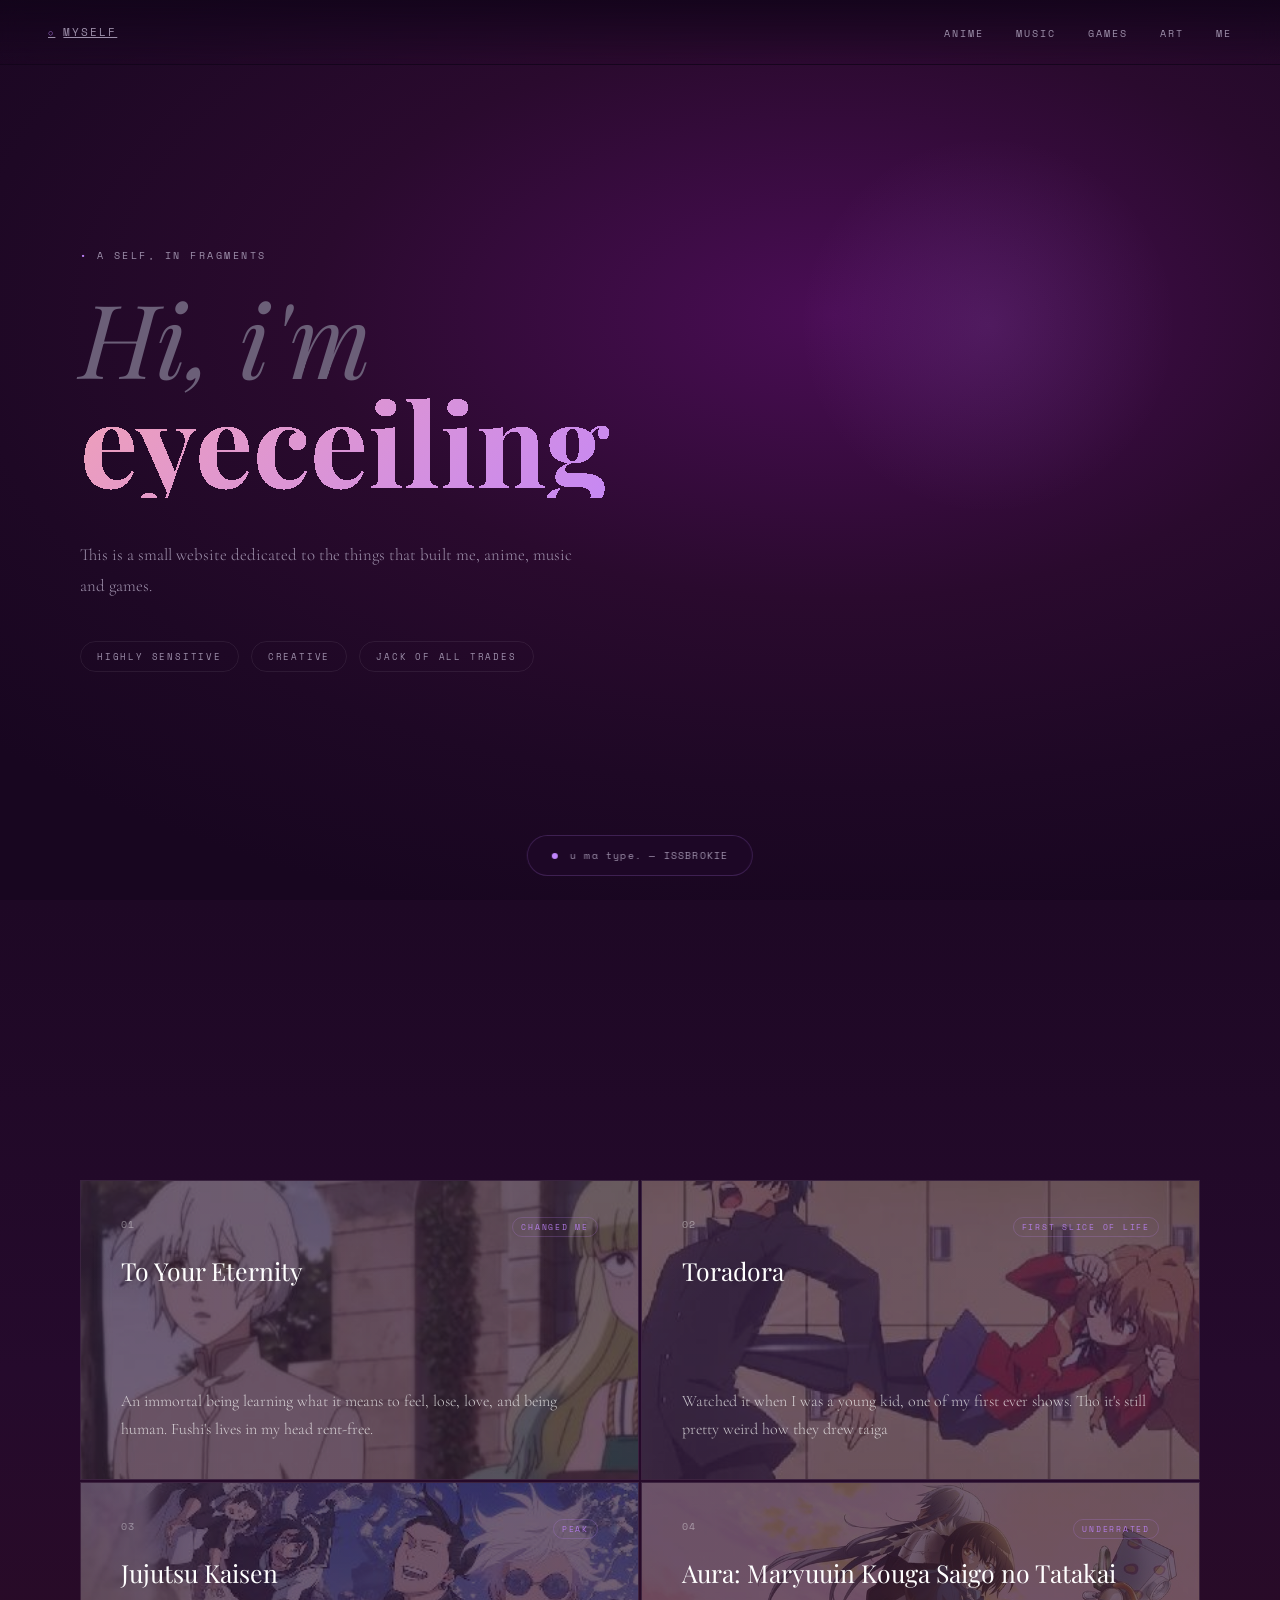
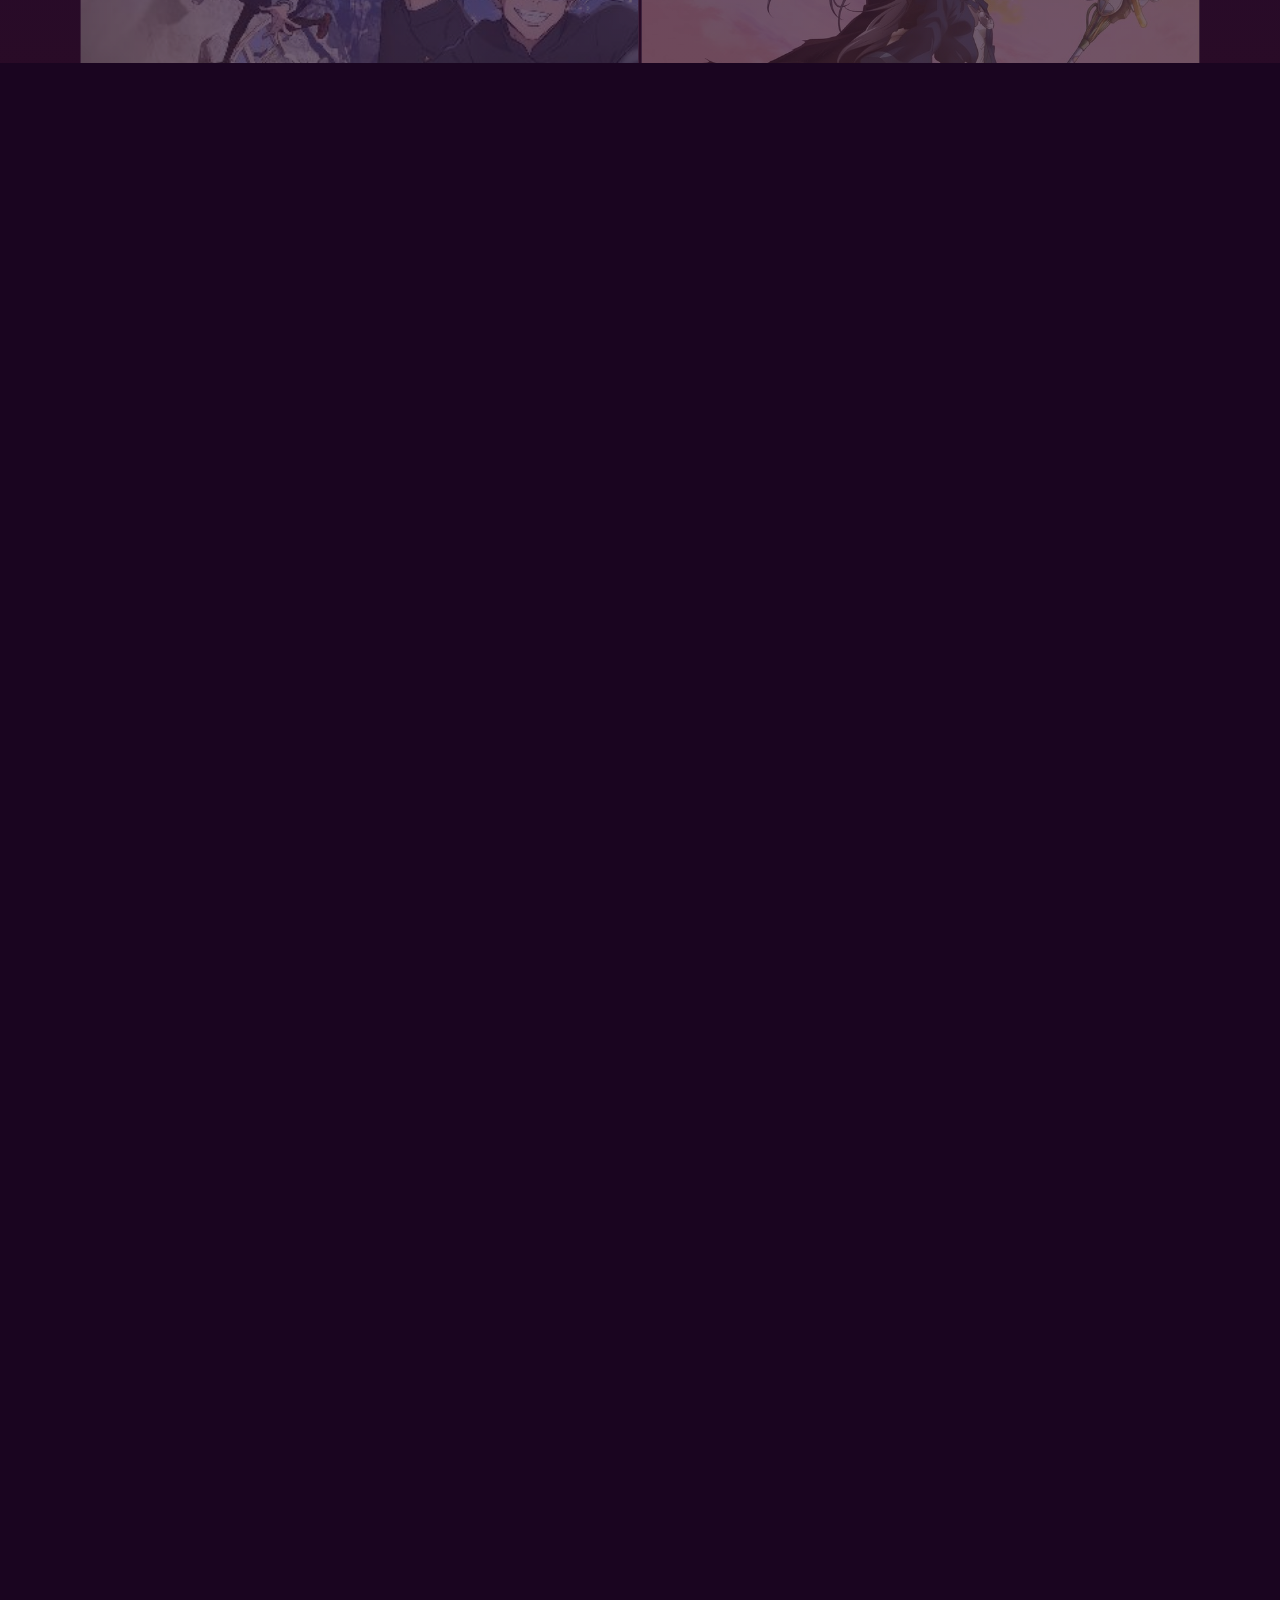
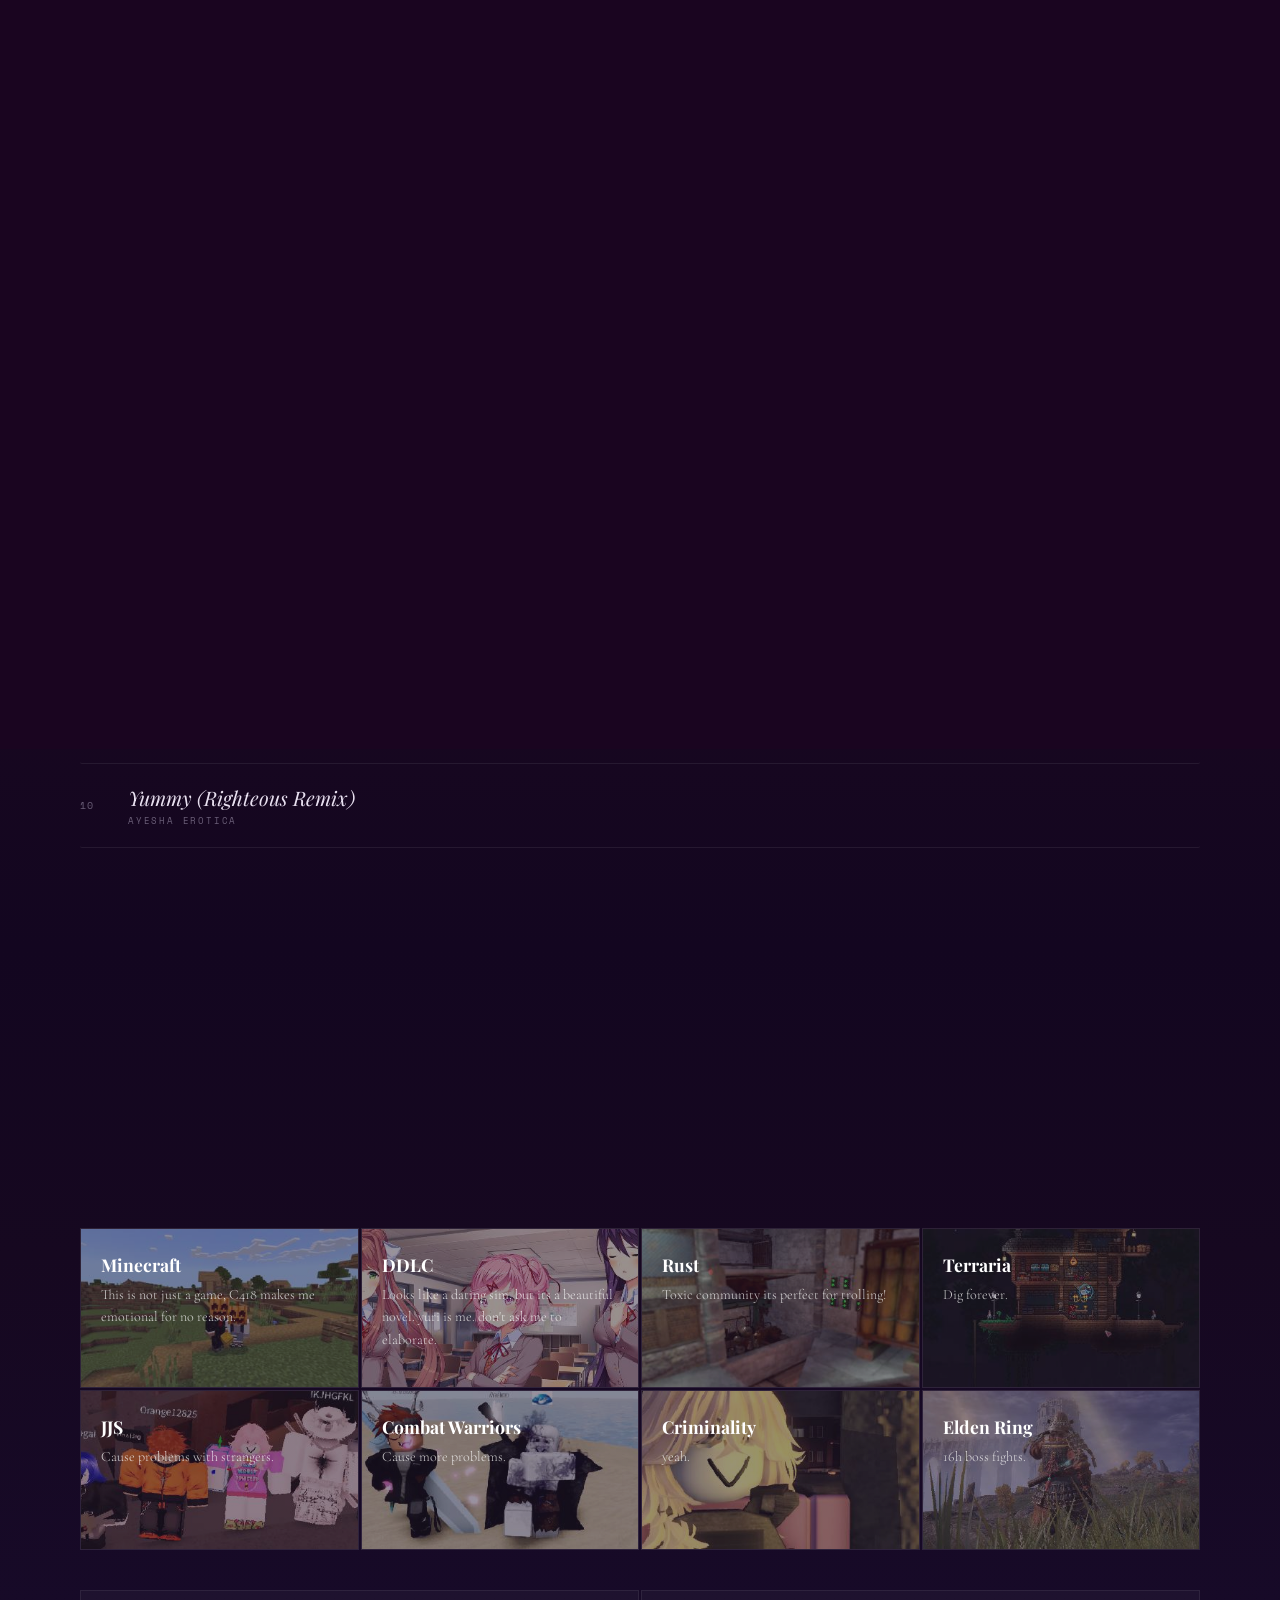
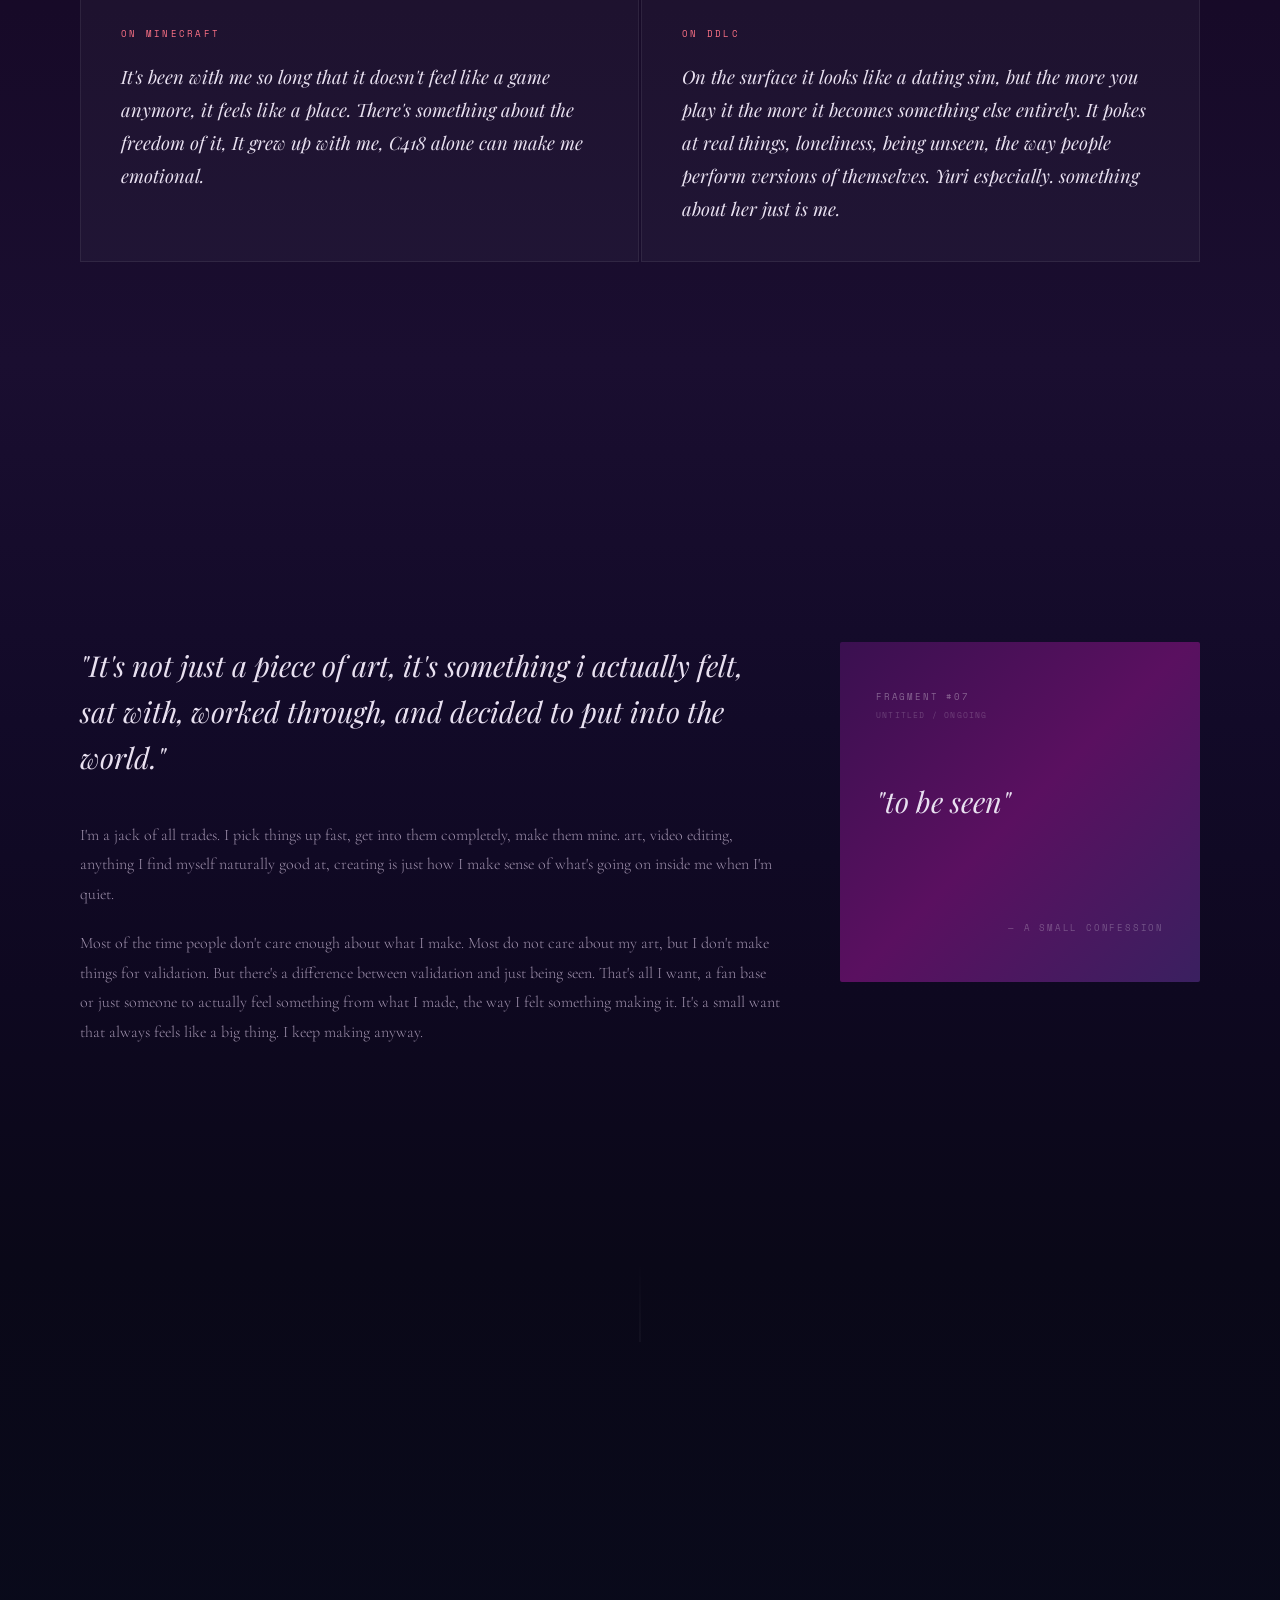
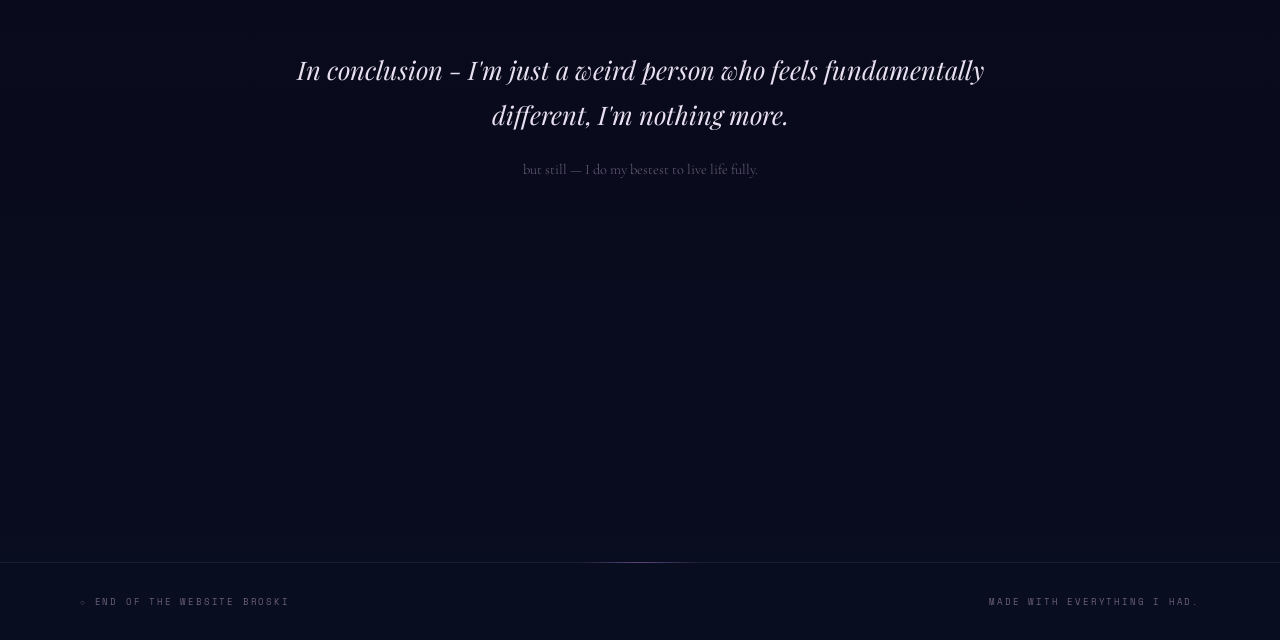
==== index.html @ a537a7f7 "Update index.html" ====
<!DOCTYPE html>
<html lang="en">
<head>
<meta charset="UTF-8">
<meta name="viewport" content="width=device-width, initial-scale=1.0">
<title>Myself</title>
<link rel="preconnect" href="https://fonts.googleapis.com">
<link rel="preconnect" href="https://fonts.gstatic.com" crossorigin>
<link href="https://fonts.googleapis.com/css2?family=Cormorant+Garamond:ital,wght@0,300;0,400;0,500;1,300;1,400;1,500&family=Playfair+Display:ital,wght@0,400;0,700;1,400&family=Space+Mono:wght@400;700&display=swap" rel="stylesheet">

<style>
  *, *::before, *::after { box-sizing: border-box; margin: 0; padding: 0; }

  :root {
    --bg-hero: #2a0a2e;
    --bg-dark: #1a0520;
    --bg-darker: #0d0115;
    --bg-end: #080d1f;
    --accent-pink: #f0a0b8;
    --accent-lavender: #c084fc;
    --accent-rose: #fb7185;
    --accent-tag: #f472b6;
    --text-main: #e8e0f0;
    --text-muted: #9d8faa;
    --text-dim: #6b5f78;
    --card-bg: rgba(255,255,255,0.04);
    --card-border: rgba(255,255,255,0.07);
    --font-display: 'Playfair Display', serif;
    --font-body: 'Cormorant Garamond', serif;
    --font-mono: 'Space Mono', monospace;
  }

  html { scroll-behavior: smooth; }

  body {
    font-family: var(--font-body);
    background: var(--bg-dark);
    color: var(--text-main);
    overflow-x: hidden;
    cursor: default;
  }

  ::-webkit-scrollbar { width: 4px; }
  ::-webkit-scrollbar-track { background: transparent; }
  ::-webkit-scrollbar-thumb { background: rgba(192,132,252,0.3); border-radius: 2px; }

  /* NAV */
  nav {
    position: fixed;
    top: 0; left: 0; right: 0;
    z-index: 100;
    display: flex;
    justify-content: space-between;
    align-items: center;
    padding: 22px 48px;
    background: linear-gradient(to bottom, rgba(18,4,26,0.85) 0%, transparent 100%);
    backdrop-filter: blur(12px);
    -webkit-backdrop-filter: blur(12px);
    border-bottom: 1px solid transparent;
    transition: border-color 0.4s ease, background 0.4s ease;
  }
  nav.scrolled {
    background: rgba(14,4,22,0.92);
    border-bottom-color: rgba(255,255,255,0.06);
  }
  .nav-logo {
    font-family: var(--font-mono);
    font-size: 11px;
    letter-spacing: 0.18em;
    color: var(--text-muted);
    text-transform: uppercase;
    display: flex;
    align-items: center;
    gap: 8px;
    transition: color 0.3s;
  }
  .nav-logo:hover { color: var(--text-main); }
  .nav-logo::before { content: '○'; color: var(--accent-lavender); font-size: 9px; }
  .nav-links { display: flex; gap: 32px; list-style: none; }
  .nav-links a {
    font-family: var(--font-mono);
    font-size: 10px;
    letter-spacing: 0.2em;
    text-transform: uppercase;
    color: var(--text-muted);
    text-decoration: none;
    position: relative;
    transition: color 0.3s ease;
  }
  .nav-links a::after {
    content: '';
    position: absolute;
    bottom: -3px; left: 0;
    width: 0; height: 1px;
    background: var(--accent-lavender);
    transition: width 0.3s ease;
  }
  .nav-links a:hover { color: var(--accent-lavender); }
  .nav-links a:hover::after { width: 100%; }

  /* SECTION SHARED */
  section { min-height: 100vh; padding: 100px 80px; position: relative; }
  .section-label {
    font-family: var(--font-mono);
    font-size: 10px;
    letter-spacing: 0.25em;
    text-transform: uppercase;
    color: var(--accent-rose);
    margin-bottom: 16px;
    opacity: 0;
    transform: translateY(10px);
    transition: opacity 0.6s ease, transform 0.6s ease;
  }
  .section-title {
    font-family: var(--font-display);
    font-size: clamp(2rem, 4vw, 3.2rem);
    font-weight: 400;
    color: var(--text-main);
    margin-bottom: 60px;
    padding-bottom: 20px;
    border-bottom: 1px solid var(--card-border);
    position: relative;
    opacity: 0;
    transform: translateY(14px);
    transition: opacity 0.7s ease 0.1s, transform 0.7s ease 0.1s;
  }
  .section-title::after {
    content: '';
    position: absolute;
    bottom: -1px; left: 0;
    width: 60px; height: 1px;
    background: linear-gradient(to right, var(--accent-lavender), transparent);
    opacity: 0;
    transition: opacity 0.8s ease 0.5s;
  }
  .visible .section-label,
  .visible .section-title { opacity: 1; transform: translateY(0); }
  .visible .section-title::after { opacity: 1; }

  /* HERO AMBIENT ORB */
  .hero-orb {
    position: absolute;
    top: 15%; right: 8%;
    width: 380px; height: 380px;
    border-radius: 50%;
    background: radial-gradient(circle, rgba(192,132,252,0.12) 0%, transparent 70%);
    pointer-events: none;
    animation: orbFloat 8s ease-in-out infinite;
  }
  @keyframes orbFloat {
    0%, 100% { transform: translateY(0) scale(1); }
    50% { transform: translateY(-24px) scale(1.05); }
  }

  /* HERO */
  #hero {
    background: radial-gradient(ellipse 90% 70% at 65% 35%, #4a0d55 0%, #2a0a2e 45%, #1e0825 75%, #180620 100%);
    display: flex; flex-direction: column; justify-content: center;
    min-height: 100vh; padding-top: 120px;
  }
  .hero-eyebrow {
    font-family: var(--font-mono); font-size: 10px; letter-spacing: 0.25em;
    text-transform: uppercase; color: var(--text-muted); margin-bottom: 28px;
    display: flex; align-items: center; gap: 8px;
    opacity: 0; animation: fadeUp 0.8s ease 0.2s forwards;
  }
  .hero-eyebrow::before { content: '•'; color: var(--accent-lavender); }
  .hero-hi {
    font-family: var(--font-display); font-size: clamp(3rem, 8vw, 7rem);
    font-weight: 400; font-style: italic; color: var(--text-dim);
    line-height: 0.9; margin-bottom: 0;
    opacity: 0; animation: fadeUp 0.9s ease 0.4s forwards;
  }
  .hero-name {
    font-family: var(--font-display); font-size: clamp(3rem, 9vw, 8rem);
    font-weight: 700; line-height: 1; margin-bottom: 10px;
    background: linear-gradient(135deg, var(--accent-pink) 0%, var(--accent-lavender) 60%, #e879f9 100%);
    -webkit-background-clip: text; -webkit-text-fill-color: transparent; background-clip: text;
    opacity: 0; animation: fadeUp 1s ease 0.55s forwards;
  }
  .hero-desc {
    font-family: var(--font-body); font-size: 1.05rem; line-height: 1.8;
    color: var(--text-muted); max-width: 520px; margin-top: 32px; font-weight: 300;
    opacity: 0; animation: fadeUp 0.9s ease 0.8s forwards;
  }
  .hero-tags {
    display: flex; gap: 12px; flex-wrap: wrap; margin-top: 40px;
    opacity: 0; animation: fadeUp 0.9s ease 1s forwards;
  }
  .hero-tag {
    font-family: var(--font-mono); font-size: 9px; letter-spacing: 0.2em;
    text-transform: uppercase; border: 1px solid var(--card-border);
    padding: 8px 16px; border-radius: 40px; color: var(--text-muted);
    transition: border-color 0.3s, color 0.3s, transform 0.2s, box-shadow 0.3s;
  }
  .hero-tag:hover {
    border-color: var(--accent-lavender); color: var(--accent-lavender);
    transform: translateY(-2px); box-shadow: 0 4px 20px rgba(192,132,252,0.15);
  }

  /* ANIME */
  #anime { background: linear-gradient(180deg, #1e0825 0%, #250a2c 25%, #2e0c20 60%, #38101a 100%); }
  .anime-grid { display: grid; grid-template-columns: 1fr 1fr; gap: 2px; }
  .anime-card {
    background: var(--card-bg); border: 1px solid var(--card-border);
    padding: 36px 40px; min-height: 300px;
    position: relative; overflow: hidden;
    opacity: 0; transform: translateY(20px);
    transition: opacity 0.5s ease, transform 0.5s ease, background 0.4s ease, border-color 0.4s ease;
  }
  .anime-card::after {
    content: ''; position: absolute; inset: 0;
    background: linear-gradient(135deg, rgba(192,132,252,0.06) 0%, transparent 60%);
    opacity: 0; transition: opacity 0.4s ease; pointer-events: none;
  }
  .anime-card:hover::after { opacity: 1; }
  .anime-card.visible { opacity: 1; transform: translateY(0); }
  .anime-card:hover { background: rgba(255,255,255,0.06); border-color: rgba(192,132,252,0.18); }
  .anime-card-bg {
    position: absolute; inset: 0; background-size: cover; background-position: center top;
    mix-blend-mode: overlay; opacity: 0.32; transition: opacity 0.5s ease, transform 0.6s ease;
  }
  .anime-card:hover .anime-card-bg { opacity: 0.52; transform: scale(1.03); }
  .anime-card-content { position: relative; z-index: 1; display: flex; flex-direction: column; height: 100%; }
  .anime-card-top { display: flex; justify-content: space-between; align-items: flex-start; margin-bottom: 18px; }
  .anime-num { font-family: var(--font-mono); font-size: 10px; color: rgba(255,255,255,0.4); letter-spacing: 0.1em; }
  .anime-tag {
    font-family: var(--font-mono); font-size: 8px; letter-spacing: 0.22em;
    text-transform: uppercase; color: var(--accent-lavender); opacity: 0.85;
    border: 1px solid rgba(192,132,252,0.25); padding: 3px 8px; border-radius: 20px;
  }
  .anime-title { font-family: var(--font-display); font-size: 1.55rem; font-weight: 400; color: #ffffff; margin-bottom: 12px; line-height: 1.25; }
  .anime-desc { font-family: var(--font-body); font-size: 1rem; line-height: 1.75; color: rgba(255,255,255,0.72); font-weight: 300; margin-top: auto; }

  /* MUSIC */
  #music { background: linear-gradient(180deg, #38101a 0%, #28091e 40%, #1a0820 70%, #130620 100%); }
  .music-intro {
    font-family: var(--font-body); font-size: 1.05rem; line-height: 1.8;
    color: var(--text-muted); max-width: 680px; font-weight: 300; margin-bottom: 48px;
    opacity: 0; transform: translateY(12px); transition: opacity 0.7s ease 0.2s, transform 0.7s ease 0.2s;
  }
  .music-intro.visible { opacity: 1; transform: translateY(0); }
  .track-list { border-top: 1px solid var(--card-border); }
  .track {
    display: grid; grid-template-columns: 48px 1fr auto; align-items: center;
    padding: 20px 0; border-bottom: 1px solid var(--card-border); cursor: pointer;
    position: relative; opacity: 0; transform: translateX(-10px); border-radius: 2px;
    transition: opacity 0.5s ease, transform 0.5s ease, padding-left 0.3s ease, background 0.3s ease;
  }
  .track::before {
    content: ''; position: absolute; left: -80px; top: 0; bottom: 0;
    width: 2px; background: var(--accent-lavender); opacity: 0;
    transition: opacity 0.3s ease, left 0.3s ease; border-radius: 1px;
  }
  .track.visible { opacity: 1; transform: translateX(0); }
  .track:hover { padding-left: 16px; background: rgba(192,132,252,0.03); }
  .track:hover::before { opacity: 1; left: 0; }
  .track:hover .track-title { color: var(--accent-lavender); }
  .track:hover .track-num { color: rgba(255,255,255,0.5); }
  .track-num { font-family: var(--font-mono); font-size: 10px; color: var(--text-dim); letter-spacing: 0.1em; }
  .track-info { display: flex; flex-direction: column; gap: 3px; }
  .track-title { font-family: var(--font-display); font-size: 1.25rem; font-style: italic; color: var(--text-main); transition: color 0.3s; }
  .track-artist { font-family: var(--font-mono); font-size: 9px; letter-spacing: 0.2em; text-transform: uppercase; color: var(--text-dim); }
  .track-playing-indicator { display: flex; gap: 3px; align-items: flex-end; height: 18px; opacity: 0; transition: opacity 0.3s; }
  .track-playing-indicator span { display: block; width: 2px; background: var(--accent-lavender); border-radius: 1px; animation: bar 0.8s ease-in-out infinite alternate; }
  .track-playing-indicator span:nth-child(1) { height: 8px; animation-delay: 0s; }
  .track-playing-indicator span:nth-child(2) { height: 14px; animation-delay: 0.15s; }
  .track-playing-indicator span:nth-child(3) { height: 10px; animation-delay: 0.3s; }
  .track-playing-indicator span:nth-child(4) { height: 16px; animation-delay: 0.45s; }
  .track.playing .track-playing-indicator { opacity: 1; }
  .track.playing .track-title { color: var(--accent-lavender); }
  @keyframes bar { from { transform: scaleY(0.4); } to { transform: scaleY(1); } }
  .now-playing-bar {
    position: fixed; bottom: 24px; left: 50%;
    transform: translateX(-50%) translateY(80px);
    background: rgba(30,8,40,0.95); border: 1px solid rgba(192,132,252,0.2);
    backdrop-filter: blur(20px); border-radius: 50px; padding: 12px 24px;
    display: flex; align-items: center; gap: 12px;
    font-family: var(--font-mono); font-size: 10px; color: var(--text-muted);
    letter-spacing: 0.12em; transition: transform 0.4s cubic-bezier(0.34,1.56,0.64,1);
    z-index: 200; white-space: nowrap;
  }
  .now-playing-bar.active { transform: translateX(-50%) translateY(0); }
  .now-playing-bar .dot { width: 6px; height: 6px; border-radius: 50%; background: var(--accent-lavender); animation: pulse-dot 1.2s ease infinite; }
  @keyframes pulse-dot { 0%, 100% { opacity: 1; transform: scale(1); } 50% { opacity: 0.4; transform: scale(0.6); } }

  /* GAMES */
  #games { background: linear-gradient(180deg, #130620 0%, #160820 30%, #170a28 65%, #1a0e30 100%); }
  .games-grid { display: grid; grid-template-columns: repeat(4, 1fr); gap: 2px; margin-bottom: 40px; }
  .game-card {
    position: relative; padding: 24px 20px; background: var(--card-bg);
    border: 1px solid var(--card-border); overflow: hidden; min-height: 160px;
    transition: transform 0.2s ease; opacity: 0; animation: none;
  }
  .game-card.visible { opacity: 1; }
  .game-card:hover { transform: translateY(-2px); }

  .game-card-content { position: relative; z-index: 1; }
  .game-name { font-family: var(--font-display); font-size: 1.1rem; font-weight: 700; color: #ffffff; margin-bottom: 8px; }
  .game-desc { font-family: var(--font-body); font-size: 0.88rem; line-height: 1.6; color: rgba(255,255,255,0.78); font-weight: 300; }
  .game-spotlight-grid { display: grid; grid-template-columns: 1fr 1fr; gap: 2px; }
  .game-spotlight {
    background: rgba(255,255,255,0.03); border: 1px solid var(--card-border);
    padding: 36px 40px; opacity: 0; transform: translateY(16px);
    transition: opacity 0.7s ease, transform 0.7s ease;
  }
  .game-spotlight.visible { opacity: 1; transform: translateY(0); }
  .spotlight-label { font-family: var(--font-mono); font-size: 9px; letter-spacing: 0.25em; text-transform: uppercase; color: var(--accent-rose); margin-bottom: 20px; }
  .spotlight-text { font-family: var(--font-display); font-size: 1.15rem; font-style: italic; line-height: 1.8; color: var(--text-main); font-weight: 400; }

  /* HANDS */
  #hands { background: linear-gradient(180deg, #1a0e30 0%, #120a28 40%, #0e0820 70%, #0a0818 100%); }
  .hands-layout { display: grid; grid-template-columns: 1fr 360px; gap: 60px; align-items: start; }
  .hands-quote {
    font-family: var(--font-display); font-size: clamp(1.3rem, 2.5vw, 1.8rem);
    font-style: italic; line-height: 1.6; color: var(--text-main); margin-bottom: 40px; font-weight: 400;
    opacity: 0; transform: translateY(14px); transition: opacity 0.8s ease, transform 0.8s ease;
  }
  .hands-quote.visible { opacity: 1; transform: translateY(0); }
  .hands-body {
    font-family: var(--font-body); font-size: 1rem; line-height: 1.85;
    color: var(--text-muted); font-weight: 300;
    opacity: 0; transform: translateY(12px); transition: opacity 0.8s ease 0.15s, transform 0.8s ease 0.15s;
  }
  .hands-body.visible { opacity: 1; transform: translateY(0); }
  .hands-body p + p { margin-top: 20px; }
  .confession-card {
    background: linear-gradient(135deg, #3a1050 0%, #5a1060 50%, #3a2060 100%);
    padding: 48px 36px; border-radius: 2px;
    display: flex; flex-direction: column; justify-content: space-between;
    min-height: 340px; position: relative; overflow: hidden;
    opacity: 0; transform: translateX(16px); transition: opacity 0.8s ease 0.2s, transform 0.8s ease 0.2s;
  }
  .confession-card.visible { opacity: 1; transform: translateX(0); }
  .confession-video { position: absolute; inset: 0; width: 100%; height: 100%; object-fit: cover; opacity: 0.18; mix-blend-mode: luminosity; }
  .confession-card-content { position: relative; z-index: 1; }
  .fragment-label { font-family: var(--font-mono); font-size: 9px; letter-spacing: 0.2em; text-transform: uppercase; color: rgba(255,255,255,0.35); margin-bottom: 6px; }
  .fragment-sublabel { font-family: var(--font-mono); font-size: 8px; letter-spacing: 0.15em; text-transform: uppercase; color: rgba(255,255,255,0.2); margin-bottom: 60px; }
  .confession-text { font-family: var(--font-display); font-size: 1.8rem; font-style: italic; line-height: 1.4; color: var(--text-main); font-weight: 400; }
  .confession-text em { font-style: normal; color: var(--accent-lavender); }
  .confession-footer { font-family: var(--font-mono); font-size: 9px; letter-spacing: 0.2em; text-transform: uppercase; color: rgba(255,255,255,0.25); text-align: right; margin-top: 48px; }

  /* CLOSING */
  #me {
    background: linear-gradient(180deg, #0a0818 0%, #080d1f 100%);
    display: flex; flex-direction: column; align-items: center; justify-content: center;
    text-align: center; position: relative;
  }
  #me::before {
    content: ''; position: absolute; top: 0; left: 50%; transform: translateX(-50%);
    width: 1px; height: 80px; background: linear-gradient(to bottom, transparent, var(--card-border));
  }
  .closing-text {
    font-family: var(--font-display); font-size: clamp(1.1rem, 2.5vw, 1.6rem);
    font-style: italic; line-height: 1.75; color: var(--text-main); max-width: 780px; font-weight: 400;
    opacity: 0; transform: translateY(20px); transition: opacity 1s ease, transform 1s ease;
  }
  .closing-text.visible { opacity: 1; transform: translateY(0); }
  .closing-sub {
    font-family: var(--font-body); font-size: 0.9rem; color: var(--text-dim); margin-top: 24px; font-weight: 300;
    opacity: 0; transform: translateY(10px); transition: opacity 0.8s ease 0.3s, transform 0.8s ease 0.3s;
  }
  .closing-sub.visible { opacity: 1; transform: translateY(0); }

  /* FOOTER */
  footer {
    background: var(--bg-end); padding: 32px 80px;
    display: flex; justify-content: space-between; align-items: center;
    border-top: 1px solid var(--card-border); position: relative;
  }
  footer::before {
    content: ''; position: absolute; top: -1px; left: 50%; transform: translateX(-50%);
    width: 120px; height: 1px;
    background: linear-gradient(to right, transparent, var(--accent-lavender), transparent);
    opacity: 0.4;
  }
  .game-card-slide {
    position: absolute;
    inset: 0;
    background-size: cover;
    background-position: center;
    mix-blend-mode: overlay;
    opacity: 0;
    transition: opacity 0.4s ease;
  }
  .game-card-slide.active { opacity: 0.55; }
  .game-card:hover .game-card-slide.active { opacity: 0.75; }

  .footer-left, .footer-right {
    font-family: var(--font-mono); font-size: 9px; letter-spacing: 0.2em;
    text-transform: uppercase; color: var(--text-dim);
    display: flex; align-items: center; gap: 8px;
  }
  .footer-left::before { content: '○'; color: var(--text-dim); font-size: 8px; }

  @keyframes fadeUp { from { opacity: 0; transform: translateY(20px); } to { opacity: 1; transform: translateY(0); } }

  @media (max-width: 900px) {
    section { padding: 80px 32px; }
    nav { padding: 18px 32px; }
    .anime-grid { grid-template-columns: 1fr; }
    .games-grid { grid-template-columns: repeat(2, 1fr); }
    .game-spotlight-grid { grid-template-columns: 1fr; }
    .hands-layout { grid-template-columns: 1fr; }
    footer { padding: 24px 32px; flex-direction: column; gap: 16px; }
  }
  /* SVG filter helper */
  .filters { position: absolute; width: 0; height: 0; pointer-events: none; }

  /* MORPH EFFECT — hero name only */
  .hero-name-wrap {
    filter: url(#threshold);
    position: relative;
    display: inline-block;
  }
  .hero-name-morph {
    display: block;
  }
  @keyframes morphPulse {
    0%, 100% { filter: blur(0px); opacity: 1; }
    30%       { filter: blur(6px); opacity: 0.85; }
    50%       { filter: blur(0px); opacity: 1; }
    70%       { filter: blur(4px); opacity: 0.9; }
  }

  /* SCRAMBLE — applied via JS, no extra CSS needed */
  .scramble-target { cursor: default; }
</style>
<script type="module" src="main.js"></script>

<!-- SVG filter for morph blur threshold effect -->
<svg class="filters" xmlns="http://www.w3.org/2000/svg">
  <defs>
    <filter id="threshold">
      <feColorMatrix in="SourceGraphic" type="matrix"
        values="1 0 0 0 0
                0 1 0 0 0
                0 0 1 0 0
                0 0 0 255 -140" />
    </filter>
  </defs>
</svg>
</head>
<body>

<nav>
  <a class="nav-logo" href="https://filebin.net/dbd9g1648v1iw5zb" target="_blank" rel="noopener">Myself</a>
  <ul class="nav-links">
    <li><a href="#anime">Anime</a></li>
    <li><a href="#music">Music</a></li>
    <li><a href="#games">Games</a></li>
    <li><a href="#hands">Art</a></li>
    <li><a href="#me">Me</a></li>
  </ul>
</nav>

<section id="hero">
  <div class="hero-orb"></div>
  <div class="hero-eyebrow scramble-target">A Self, In Fragments</div>
  <div class="hero-hi scramble-target">Hi, i'm</div>
  <div class="hero-name-wrap">
    <div class="hero-name hero-name-morph">eyeceiling</div>
  </div>
  <p class="hero-desc scramble-target">This is a small website dedicated to the things that built me, anime, music and games.</p>
  <div class="hero-tags">
    <span class="hero-tag">Highly Sensitive</span>
    <span class="hero-tag">Creative</span>
    <span class="hero-tag">Jack of All Trades</span>
  </div>
</section>

<section id="anime">
  <div class="section-label scramble-target">B1 — Anime</div>
  <h2 class="section-title scramble-target">My favorite shows</h2>
  <div class="anime-grid">
    <div class="anime-card">
      <div class="anime-card-bg" style="background-image: url('to-your-eternity.jpg');"></div>
      <div class="anime-card-content">
        <div class="anime-card-top"><span class="anime-num">01</span><span class="anime-tag scramble-target">Changed Me</span></div>
        <h3 class="anime-title scramble-target">To Your Eternity</h3>
        <p class="anime-desc scramble-target">An immortal being learning what it means to feel, lose, love, and being human. Fushi's lives in my head rent-free.</p>
      </div>
    </div>
    <div class="anime-card">
      <div class="anime-card-bg" style="background-image: url('toradora.jpg');"></div>
      <div class="anime-card-content">
        <div class="anime-card-top"><span class="anime-num">02</span><span class="anime-tag scramble-target">First Slice of Life</span></div>
        <h3 class="anime-title scramble-target">Toradora</h3>
        <p class="anime-desc scramble-target">Watched it when I was a young kid, one of my first ever shows. Tho it's still pretty weird how they drew taiga</p>
      </div>
    </div>
    <div class="anime-card">
      <div class="anime-card-bg" style="background-image: url('jujustu.jpg');"></div>
      <div class="anime-card-content">
        <div class="anime-card-top"><span class="anime-num">03</span><span class="anime-tag scramble-target">Peak</span></div>
        <h3 class="anime-title scramble-target">Jujutsu Kaisen</h3>
        <p class="anime-desc scramble-target">Popular, sure. but the animation, the lore, the way gege makes you care and then ruins you. Peak.</p>
      </div>
    </div>
    <div class="anime-card">
      <div class="anime-card-bg" style="background-image: url('aura-maryuuin.jpg');"></div>
      <div class="anime-card-content">
        <div class="anime-card-top"><span class="anime-num">04</span><span class="anime-tag scramble-target">Underrated</span></div>
        <h3 class="anime-title scramble-target">Aura: Maryuuin Kouga Saigo no Tatakai</h3>
        <p class="anime-desc scramble-target">Nobody talks about this and it upsets me. It's a show about not fitting anywhere and finding someone who gets it anyway. Felt personal.</p>
      </div>
    </div>
    <div class="anime-card">
      <div class="anime-card-bg" style="background-image: url('fairy-tail.jpg');"></div>
      <div class="anime-card-content">
        <div class="anime-card-top"><span class="anime-num">05</span><span class="anime-tag scramble-target">Comfort</span></div>
        <h3 class="anime-title scramble-target">Fairy Tail</h3>
        <p class="anime-desc scramble-target">I know what people say, don't care. It raised me.</p>
      </div>
    </div>
    <div class="anime-card">
      <div class="anime-card-bg" style="background-image: url('a-silent-voice.jpg');"></div>
      <div class="anime-card-content">
        <div class="anime-card-top"><span class="anime-num">06</span><span class="anime-tag scramble-target">Wound</span></div>
        <h3 class="anime-title scramble-target">A Silent Voice</h3>
        <p class="anime-desc scramble-target">Couldn't stop crying. Guilt, isolation, the slow painful work of forgiving yourself. This show stays with you.</p>
      </div>
    </div>
    <div class="anime-card">
      <div class="anime-card-bg" style="background-image: url('evangelion.jpg');"></div>
      <div class="anime-card-content">
        <div class="anime-card-top"><span class="anime-num">07</span><span class="anime-tag scramble-target">The Fuck?</span></div>
        <h3 class="anime-title scramble-target">Evangelion</h3>
        <p class="anime-desc scramble-target">Never fully understood it and I think that's the point, still awesome.</p>
      </div>
    </div>
    <div class="anime-card">
      <div class="anime-card-bg" style="background-image: url('player-manhwa.jpg');"></div>
      <div class="anime-card-content">
        <div class="anime-card-top"><span class="anime-num">08</span><span class="anime-tag scramble-target">Manhwa</span></div>
        <h3 class="anime-title scramble-target">Player (manhwa)</h3>
        <p class="anime-desc scramble-target">Not an anime, but whatever. It's solo leveling but better.</p>
      </div>
    </div>
    <div class="anime-card">
      <div class="anime-card-bg" style="background-image: url('violet-evergarden.jpg');"></div>
      <div class="anime-card-content">
        <div class="anime-card-top"><span class="anime-num">09</span><span class="anime-tag scramble-target">Beauty</span></div>
        <h3 class="anime-title scramble-target">Violet Evergarden</h3>
        <p class="anime-desc scramble-target">Every episode a beautiful letter (see that reference). Grief, love, what it means to understand someone. Cried so much.</p>
      </div>
    </div>
    <div class="anime-card">
      <div class="anime-card-bg" style="background-image: url('your-lie-in-april.jpg');"></div>
      <div class="anime-card-content">
        <div class="anime-card-top"><span class="anime-num">10</span><span class="anime-tag scramble-target">Broken</span></div>
        <h3 class="anime-title scramble-target">Your Lie in April</h3>
        <p class="anime-desc scramble-target">Broke something and never put it back, music and color and loss. I think about kousei and kaori a lot.</p>
      </div>
    </div>
  </div>
</section>

<section id="music">
  <div class="section-label scramble-target">B2 — Music</div>
  <h2 class="section-title scramble-target">songs i keep coming back to</h2>
  <p class="music-intro scramble-target">My music taste is all over the place, I listen to almost everything, but ken ashcorp and ISSBROKIE are my main artist, I love their music, but I don't think anyone will ever fully understand my music taste, thats fine.</p>
  <div class="track-list">
    <div class="track" data-src="01-freaks.mp3"><span class="track-num">01</span><div class="track-info"><span class="track-title scramble-target">Freaks</span><span class="track-artist scramble-target">Surf Curse</span></div><div class="track-playing-indicator"><span></span><span></span><span></span><span></span></div></div>
    <div class="track" data-src="02-dare-you-to-love-me.mp3"><span class="track-num">02</span><div class="track-info"><span class="track-title scramble-target">Dare You to Love Me</span><span class="track-artist scramble-target">Ken Ashcorp</span></div><div class="track-playing-indicator"><span></span><span></span><span></span><span></span></div></div>
    <div class="track" data-src="03-clima-lindo.mp3"><span class="track-num">03</span><div class="track-info"><span class="track-title scramble-target">CLIMA LINDO</span><span class="track-artist scramble-target">gxmz</span></div><div class="track-playing-indicator"><span></span><span></span><span></span><span></span></div></div>
    <div class="track" data-src="04-u-ma-type.mp3"><span class="track-num">04</span><div class="track-info"><span class="track-title scramble-target">u ma type.</span><span class="track-artist scramble-target">ISSBROKIE</span></div><div class="track-playing-indicator"><span></span><span></span><span></span><span></span></div></div>
    <div class="track" data-src="05-wet-hands.mp3"><span class="track-num">05</span><div class="track-info"><span class="track-title scramble-target">Wet Hands</span><span class="track-artist scramble-target">C418</span></div><div class="track-playing-indicator"><span></span><span></span><span></span><span></span></div></div>
    <div class="track" data-src="06-whats-up.mp3"><span class="track-num">06</span><div class="track-info"><span class="track-title scramble-target">what's up??</span><span class="track-artist scramble-target">Astrid</span></div><div class="track-playing-indicator"><span></span><span></span><span></span><span></span></div></div>
    <div class="track" data-src="07-ecstacy-slowed.mp3"><span class="track-num">07</span><div class="track-info"><span class="track-title scramble-target">Ecstacy (slowed)</span><span class="track-artist scramble-target">SUICIDAL-IDOL</span></div><div class="track-playing-indicator"><span></span><span></span><span></span><span></span></div></div>
    <div class="track" data-src="08-what-if-youre-right.mp3"><span class="track-num">08</span><div class="track-info"><span class="track-title scramble-target">what if you're right, and they're wrong?</span><span class="track-artist scramble-target">tropes, mental</span></div><div class="track-playing-indicator"><span></span><span></span><span></span><span></span></div></div>
    <div class="track" data-src="09-zeldas-lullaby-medley.mp3"><span class="track-num">09</span><div class="track-info"><span class="track-title scramble-target">Zelda's Lullaby / Count Me Out (Medley)</span><span class="track-artist scramble-target">Sviral.</span></div><div class="track-playing-indicator"><span></span><span></span><span></span><span></span></div></div>
    <div class="track" data-src="10-yummy-righteous.mp3"><span class="track-num">10</span><div class="track-info"><span class="track-title scramble-target">Yummy (Righteous Remix)</span><span class="track-artist scramble-target">Ayesha Erotica</span></div><div class="track-playing-indicator"><span></span><span></span><span></span><span></span></div></div>
  </div>
</section>

<section id="games">
  <div class="section-label scramble-target">B3 — Games</div>
  <h2 class="section-title scramble-target">worlds i live in</h2>
  <div class="games-grid">
    <div class="game-card">
      <div class="game-card-slide active" style="background-image: url('minecraft-1.jpg');"></div>
      <div class="game-card-slide" style="background-image: url('minecraft-2.jpg');"></div>
      <div class="game-card-slide" style="background-image: url('minecraft-3.jpg');"></div>
      <div class="game-card-content"><div class="game-name scramble-target">Minecraft</div><div class="game-desc scramble-target">This is not just a game, C418 makes me emotional for no reason.</div></div>
    </div>
    <div class="game-card">
      <div class="game-card-slide active" style="background-image: url('ddlc-1.jpg');"></div>
      <div class="game-card-slide" style="background-image: url('ddlc-2.jpg');"></div>
      <div class="game-card-slide" style="background-image: url('ddlc-3.jpg');"></div>
      <div class="game-card-content"><div class="game-name scramble-target">DDLC</div><div class="game-desc scramble-target">Looks like a dating sim, but its a beautiful novel. yuri is me. don't ask me to elaborate.</div></div>
    </div>
    <div class="game-card">
      <div class="game-card-slide active" style="background-image: url('rust-1.jpg');"></div>
      <div class="game-card-slide" style="background-image: url('rust-2.jpg');"></div>
      <div class="game-card-slide" style="background-image: url('rust-3.jpg');"></div>
      <div class="game-card-content"><div class="game-name scramble-target">Rust</div><div class="game-desc scramble-target">Toxic community its perfect for trolling!</div></div>
    </div>
    <div class="game-card">
      <div class="game-card-slide active" style="background-image: url('terraria-1.jpg');"></div>
      <div class="game-card-slide" style="background-image: url('terraria-2.jpg');"></div>
      <div class="game-card-slide" style="background-image: url('terraria-3.jpg');"></div>
      <div class="game-card-content"><div class="game-name scramble-target">Terraria</div><div class="game-desc scramble-target">Dig forever.</div></div>
    </div>
    <div class="game-card">
      <div class="game-card-slide active" style="background-image: url('jjs-1.jpg');"></div>
      <div class="game-card-slide" style="background-image: url('jjs-2.jpg');"></div>
      <div class="game-card-slide" style="background-image: url('jjs-3.jpg');"></div>
      <div class="game-card-content"><div class="game-name scramble-target">JJS</div><div class="game-desc scramble-target">Cause problems with strangers.</div></div>
    </div>
    <div class="game-card">
      <div class="game-card-slide active" style="background-image: url('combat-warriors-1.jpg');"></div>
      <div class="game-card-slide" style="background-image: url('combat-warriors-2.jpg');"></div>
      <div class="game-card-slide" style="background-image: url('combat-warriors-3.jpg');"></div>
      <div class="game-card-content"><div class="game-name scramble-target">Combat Warriors</div><div class="game-desc scramble-target">Cause more problems.</div></div>
    </div>
    <div class="game-card">
      <div class="game-card-slide active" style="background-image: url('criminality-1.jpg');"></div>
      <div class="game-card-slide" style="background-image: url('criminality-2.jpg');"></div>
      <div class="game-card-slide" style="background-image: url('criminality-3.jpg');"></div>
      <div class="game-card-content"><div class="game-name scramble-target">Criminality</div><div class="game-desc scramble-target">yeah.</div></div>
    </div>
    <div class="game-card">
      <div class="game-card-slide active" style="background-image: url('elden-ring-1.jpg');"></div>
      <div class="game-card-slide" style="background-image: url('elden-ring-2.jpg');"></div>
      <div class="game-card-slide" style="background-image: url('elden-ring-3.jpg');"></div>
      <div class="game-card-content"><div class="game-name scramble-target">Elden Ring</div><div class="game-desc scramble-target">16h boss fights.</div></div>
    </div>
  </div>
  <div class="game-spotlight-grid">
    <div class="game-spotlight">
      <div class="spotlight-label scramble-target">On Minecraft</div>
      <p class="spotlight-text scramble-target">It's been with me so long that it doesn't feel like a game anymore, it feels like a place. There's something about the freedom of it, It grew up with me, C418 alone can make me emotional.</p>
    </div>
    <div class="game-spotlight">
      <div class="spotlight-label scramble-target">On DDLC</div>
      <p class="spotlight-text scramble-target">On the surface it looks like a dating sim, but the more you play it the more it becomes something else entirely. It pokes at real things, loneliness, being unseen, the way people perform versions of themselves. Yuri especially. something about her just is me.</p>
    </div>
  </div>
</section>

<section id="hands">
  <div class="section-label scramble-target">B4 — What I Make</div>
  <h2 class="section-title scramble-target">art is how i process being alive</h2>
  <div class="hands-layout">
    <div>
      <p class="hands-quote scramble-target">"It's not just a piece of art, it's something i actually felt, sat with, worked through, and decided to put into the world."</p>
      <div class="hands-body">
        <p>I'm a jack of all trades. I pick things up fast, get into them completely, make them mine. art, video editing, anything I find myself naturally good at, creating is just how I make sense of what's going on inside me when I'm quiet.</p>
        <p>Most of the time people don't care enough about what I make. Most do not care about my art, but I don't make things for validation. But there's a difference between validation and just being seen. That's all I want, a fan base or just someone to actually feel something from what I made, the way I felt something making it. It's a small want that always feels like a big thing. I keep making anyway.</p>
      </div>
    </div>
    <div class="confession-card">
      <video class="confession-video" autoplay muted loop playsinline>
        <source src="loop.mp4" type="video/mp4">
      </video>
      <div class="confession-card-content">
        <div class="fragment-label">Fragment #07</div>
        <div class="fragment-sublabel">Untitled / Ongoing</div>
        <div class="confession-text scramble-target">"to be seen"</div>
      </div>
      <div class="confession-footer">— A Small Confession</div>
    </div>
  </div>
</section>

<section id="me">
  <p class="closing-text scramble-target">In conclusion - I'm just a weird person who feels fundamentally different, I'm nothing more.</p>
  <p class="closing-sub scramble-target">but still — I do my bestest to live life fully.</p>
</section>

<footer>
  <div class="footer-left scramble-target">End of the website broski</div>

  <div class="footer-right scramble-target">Made with everything I had.</div>
</footer>

<div class="now-playing-bar" id="nowPlayingBar">
  <div class="dot"></div>
  <span id="nowPlayingText">—</span>
</div>

<audio id="audioPlayer"></audio>

<script>
// NAV SCROLL
const navEl = document.querySelector('nav');
window.addEventListener('scroll', () => {
  navEl.classList.toggle('scrolled', window.scrollY > 40);
}, { passive: true });

// INTERSECTION OBSERVER
const observer = new IntersectionObserver((entries) => {
  entries.forEach(entry => { if (entry.isIntersecting) entry.target.classList.add('visible'); });
}, { threshold: 0.1 });
document.querySelectorAll('.section-label, .section-title, .anime-card, .music-intro, .track, .game-spotlight, .hands-quote, .hands-body, .confession-card, .closing-text, .closing-sub').forEach(el => observer.observe(el));

// Stagger anime cards
document.querySelectorAll('.anime-card').forEach((card, i) => { card.style.transitionDelay = `${i * 0.06}s`; });

// Stagger tracks
document.querySelectorAll('.track').forEach((track, i) => { track.style.transitionDelay = `${i * 0.05}s`; });

// Game cards stagger
document.querySelectorAll('.game-card').forEach((card, i) => {
  card.style.transition = `opacity 0.5s ease ${i * 0.06}s, transform 0.5s ease ${i * 0.06}s`;
  card.style.transform = 'translateY(16px)';
});
const gameObserver = new IntersectionObserver((entries) => {
  entries.forEach(entry => {
    if (entry.isIntersecting) { entry.target.style.opacity = '1'; entry.target.style.transform = 'translateY(0)'; }
  });
}, { threshold: 0.1 });
document.querySelectorAll('.game-card').forEach(el => gameObserver.observe(el));

// GAME CARD IMAGE SLIDESHOW ON HOVER
document.querySelectorAll('.game-card').forEach(card => {
  const slides = card.querySelectorAll('.game-card-slide');
  if (!slides.length) return;
  let timer = null;
  let idx = 0;

  function showSlide(n) {
    slides.forEach(s => s.classList.remove('active'));
    slides[n].classList.add('active');
  }

  function startSlideshow() {
    idx = 0;
    showSlide(idx);
    timer = setInterval(() => {
      idx = (idx + 1) % slides.length;
      showSlide(idx);
    }, 1000);
  }

  function stopSlideshow() {
    clearInterval(timer);
    timer = null;
    idx = 0;
    showSlide(0);
  }

  card.addEventListener('mouseenter', startSlideshow);
  card.addEventListener('mouseleave', stopSlideshow);
});

// MUSIC PLAYER
const audio = document.getElementById('audioPlayer');
const nowPlayingBar = document.getElementById('nowPlayingBar');
const nowPlayingText = document.getElementById('nowPlayingText');
let currentTrack = null;
let hoverTimer = null;

const trackNames = {
  '01-freaks.mp3': 'Freaks — Surf Curse',
  '02-dare-you-to-love-me.mp3': 'Dare You to Love Me — Ken Ashcorp',
  '03-clima-lindo.mp3': 'CLIMA LINDO — gxmz',
  '04-u-ma-type.mp3': 'u ma type. — ISSBROKIE',
  '05-wet-hands.mp3': 'Wet Hands — C418',
  '06-whats-up.mp3': "what's up?? — Astrid",
  '07-ecstacy-slowed.mp3': 'Ecstacy (slowed) — SUICIDAL-IDOL',
  '08-what-if-youre-right.mp3': "what if you're right, and they're wrong? — tropes, mental",
  '09-zeldas-lullaby-medley.mp3': "Zelda's Lullaby / Count Me Out — Sviral.",
  '10-yummy-righteous.mp3': 'Yummy (Righteous Remix) — Ayesha Erotica',
};
const allSrcs = Object.keys(trackNames);

let shuffleQueue = [];
function buildQueue(excludeSrc) {
  let pool = allSrcs.filter(s => s !== excludeSrc);
  for (let i = pool.length - 1; i > 0; i--) {
    const j = Math.floor(Math.random() * (i + 1));
    [pool[i], pool[j]] = [pool[j], pool[i]];
  }
  shuffleQueue = pool;
}
function nextShuffled() {
  if (shuffleQueue.length === 0) buildQueue(currentTrack);
  return shuffleQueue.shift();
}
function playTrack(src) {
  if (currentTrack === src && !audio.paused) return;
  document.querySelectorAll('.track').forEach(t => t.classList.remove('playing'));
  const trackEl = document.querySelector(`.track[data-src="${src}"]`);
  if (trackEl) trackEl.classList.add('playing');
  audio.src = src;
  audio.volume = 0.4;
  audio.play().catch(() => {});
  currentTrack = src;
  nowPlayingText.textContent = trackNames[src] || src;
  nowPlayingBar.classList.add('active');
  buildQueue(src);
}
audio.addEventListener('ended', () => { const next = nextShuffled(); if (next) playTrack(next); });

document.querySelectorAll('.track').forEach(track => {
  track.addEventListener('mouseenter', () => {
    clearTimeout(hoverTimer);
    hoverTimer = setTimeout(() => playTrack(track.dataset.src), 350);
  });
  track.addEventListener('mouseleave', () => clearTimeout(hoverTimer));
  track.addEventListener('click', () => {
    if (currentTrack === track.dataset.src && !audio.paused) {
      audio.pause(); track.classList.remove('playing');
    } else if (currentTrack === track.dataset.src && audio.paused) {
      audio.play().catch(() => {}); track.classList.add('playing');
    } else {
      playTrack(track.dataset.src);
    }
  });
});

let autoplayFired = false;
function fireAutoplay() {
  if (autoplayFired) return;
  autoplayFired = true;
  playTrack(allSrcs[Math.floor(Math.random() * allSrcs.length)]);
  ['click','scroll','keydown','touchstart'].forEach(e => window.removeEventListener(e, fireAutoplay));
}
['click','scroll','keydown','touchstart'].forEach(e => window.addEventListener(e, fireAutoplay));
</script>
</body>
</html>
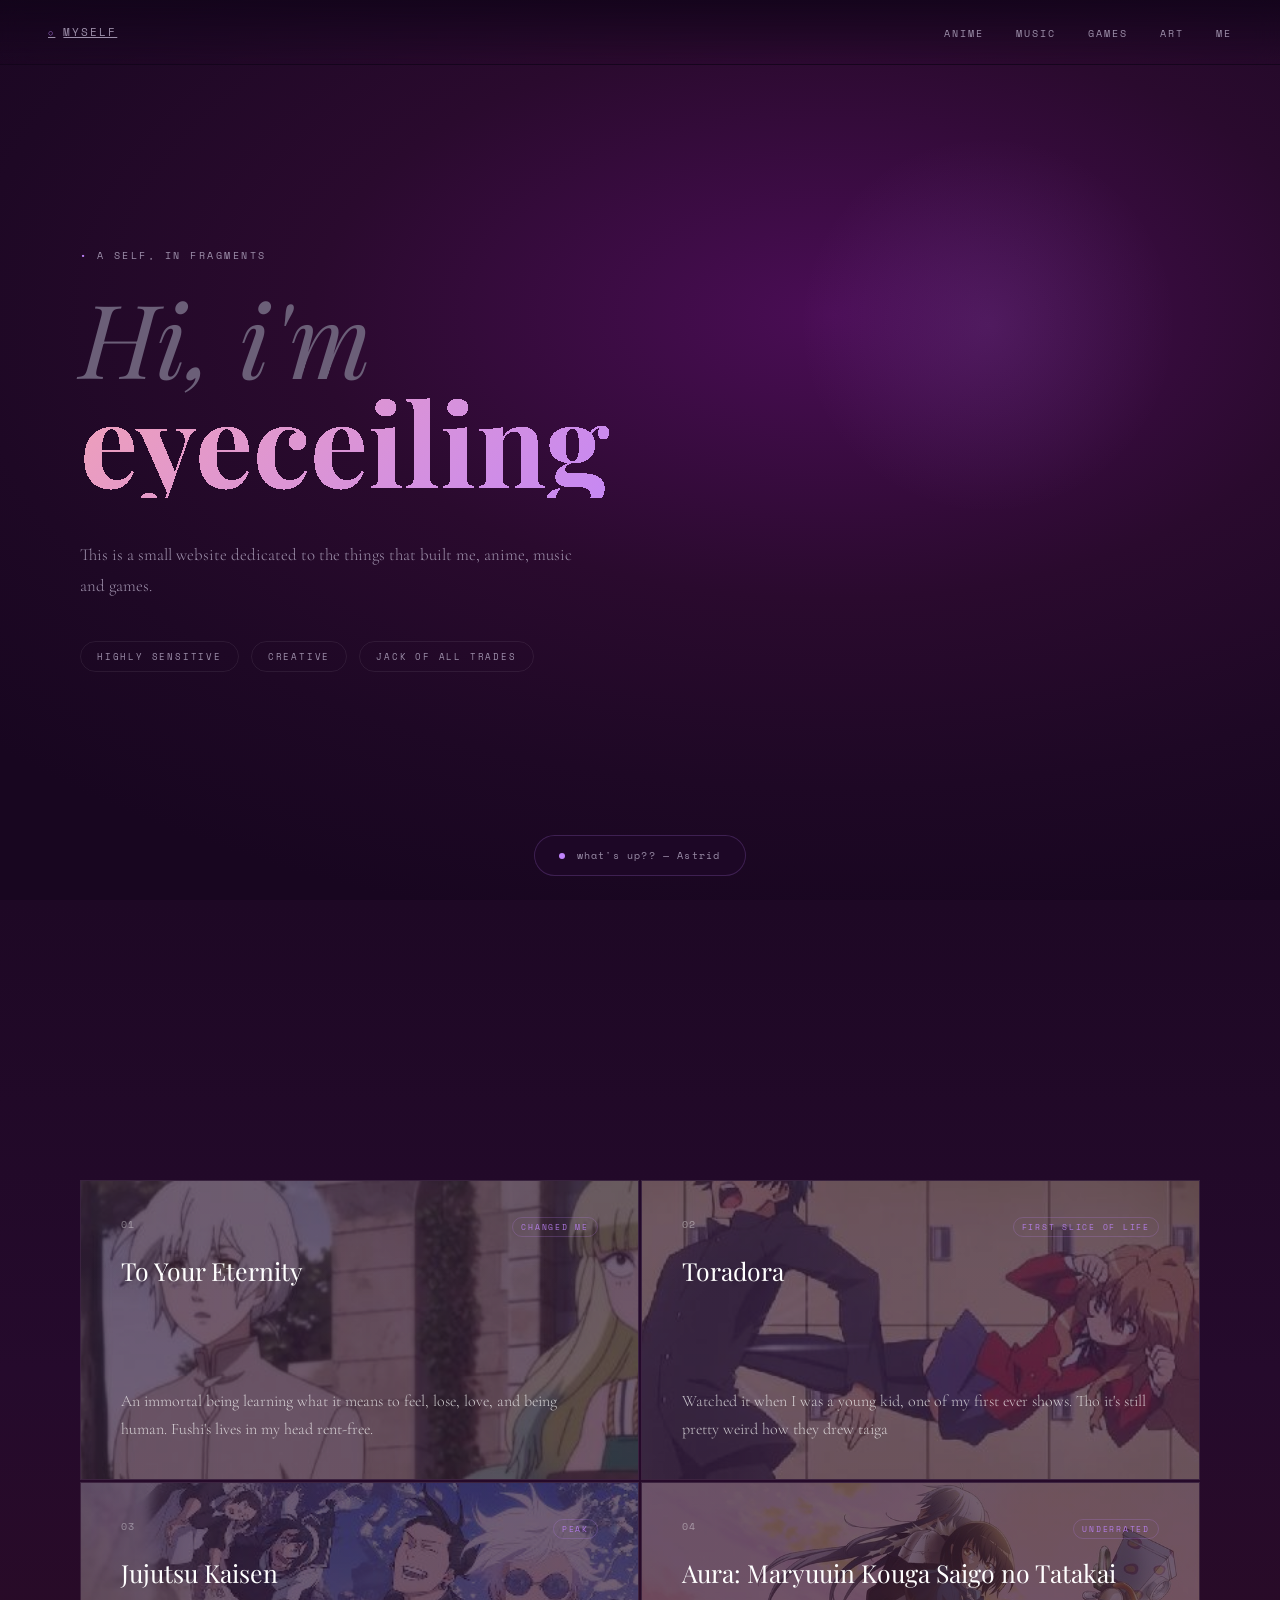
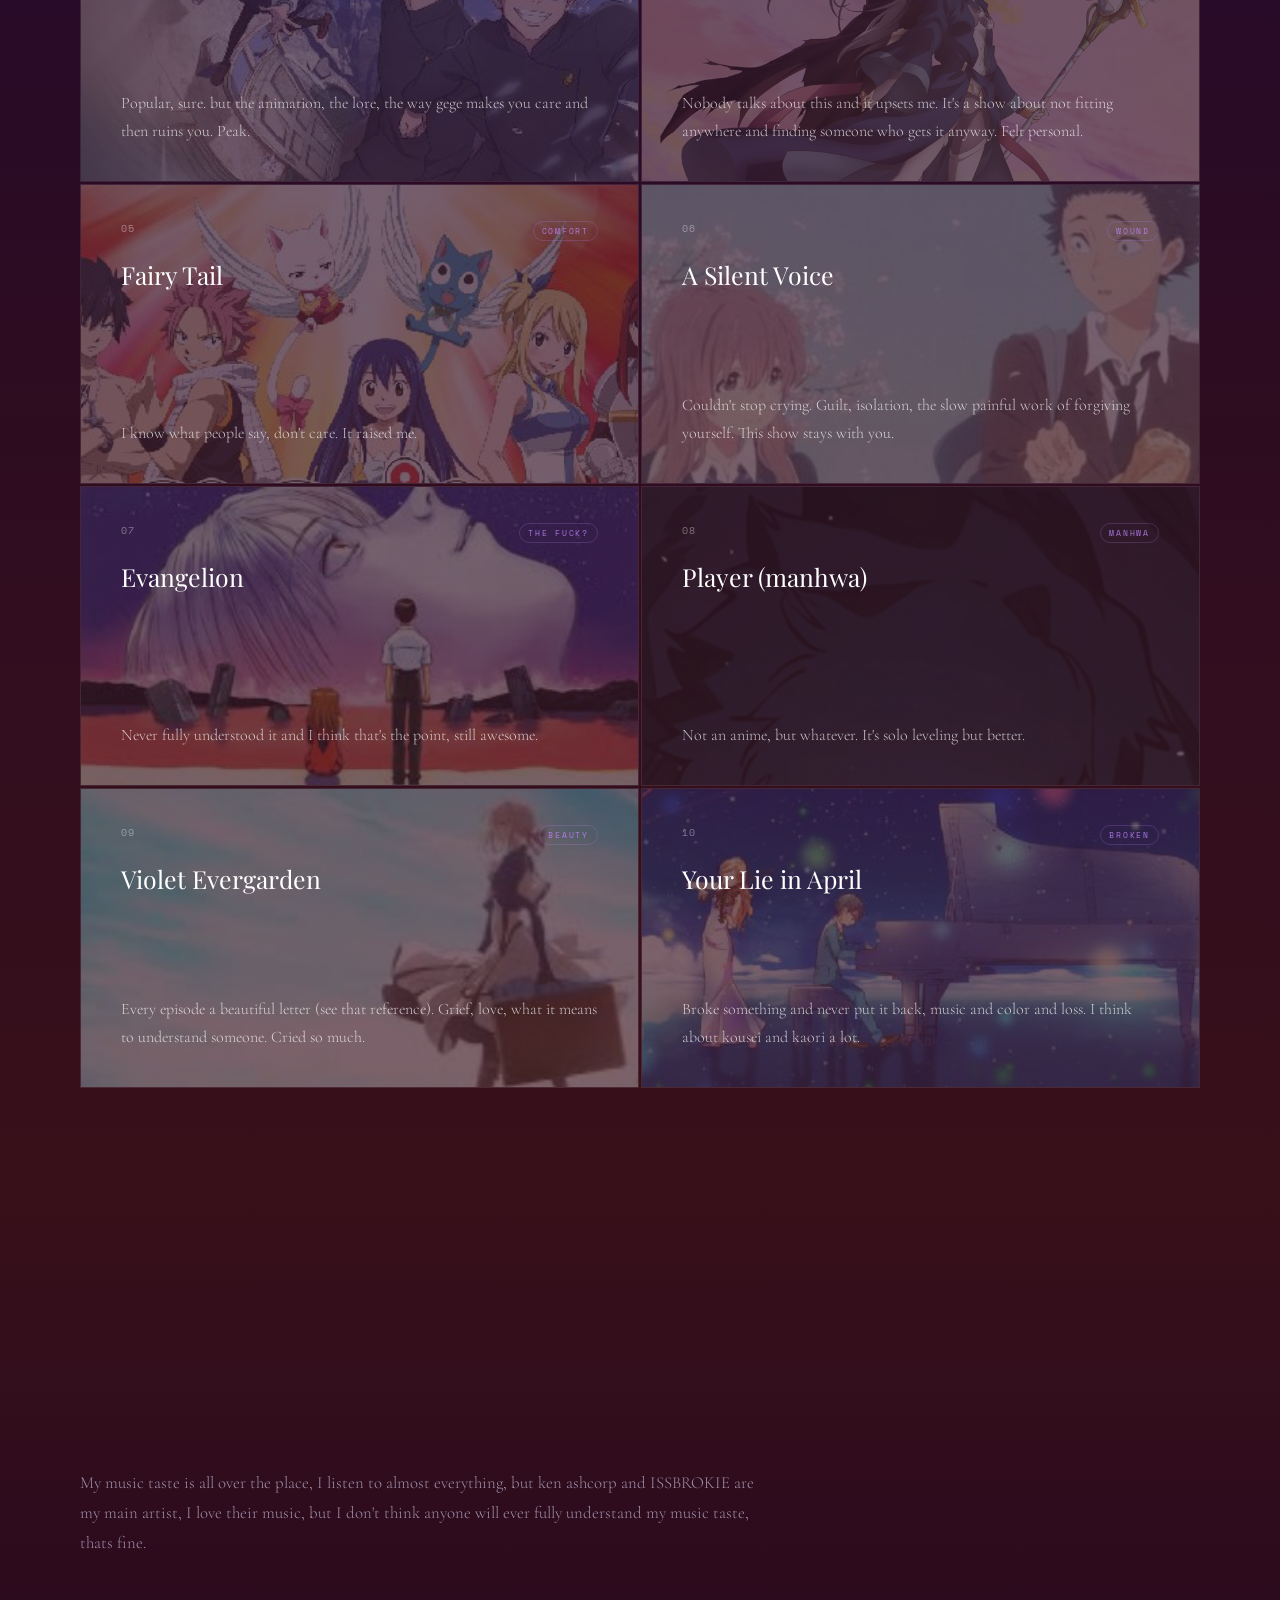
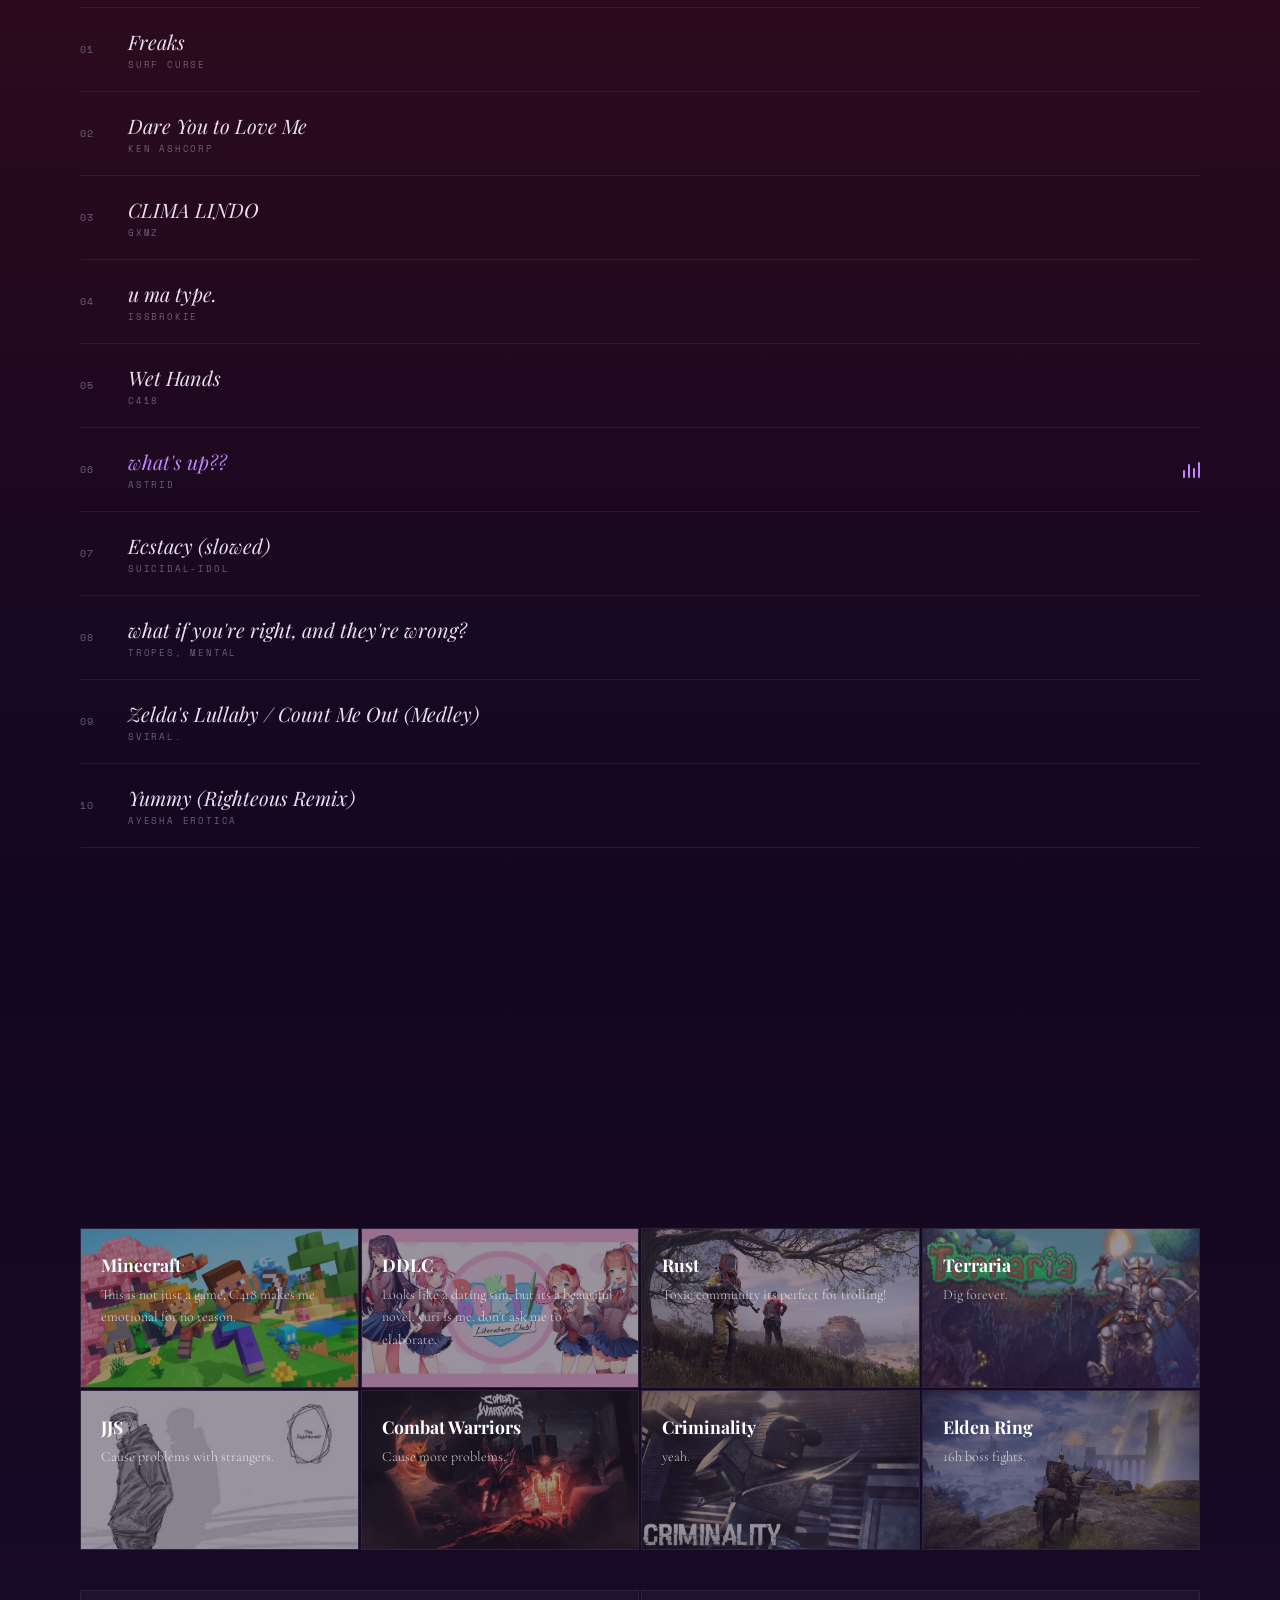
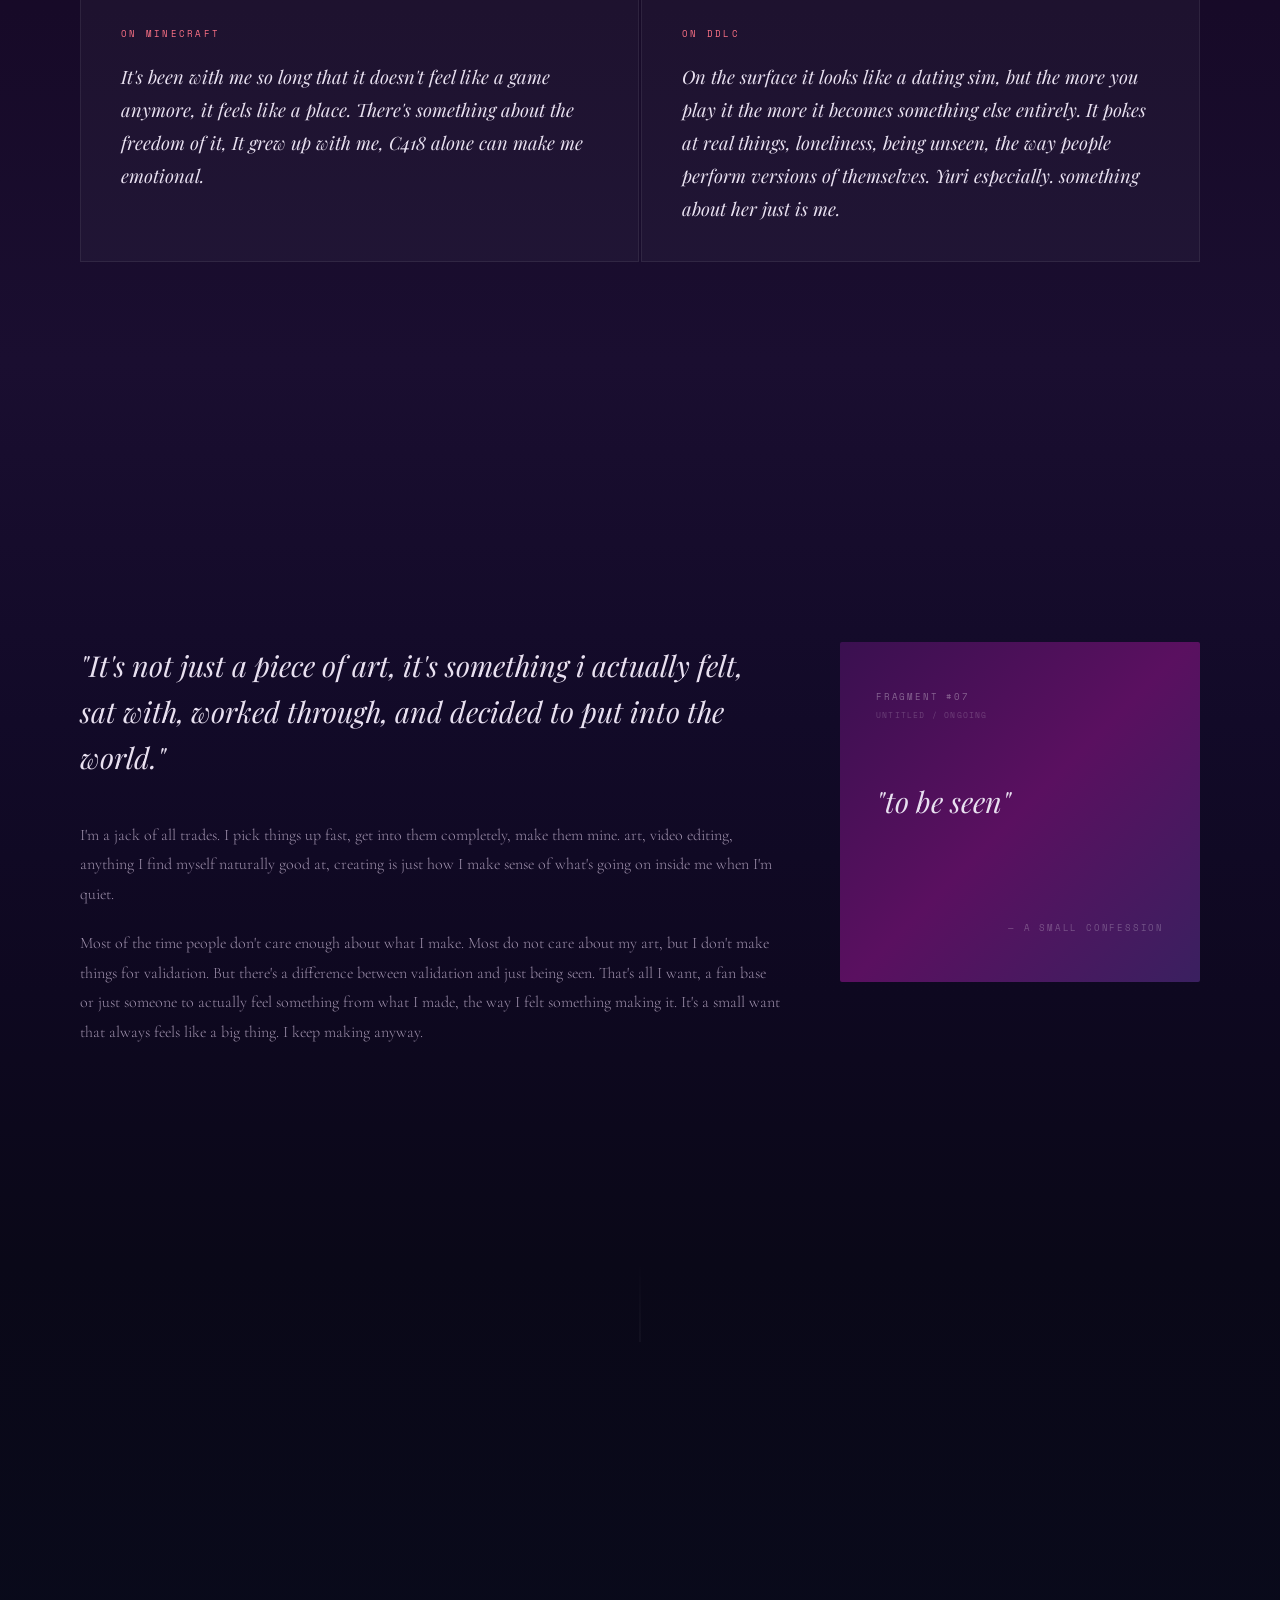
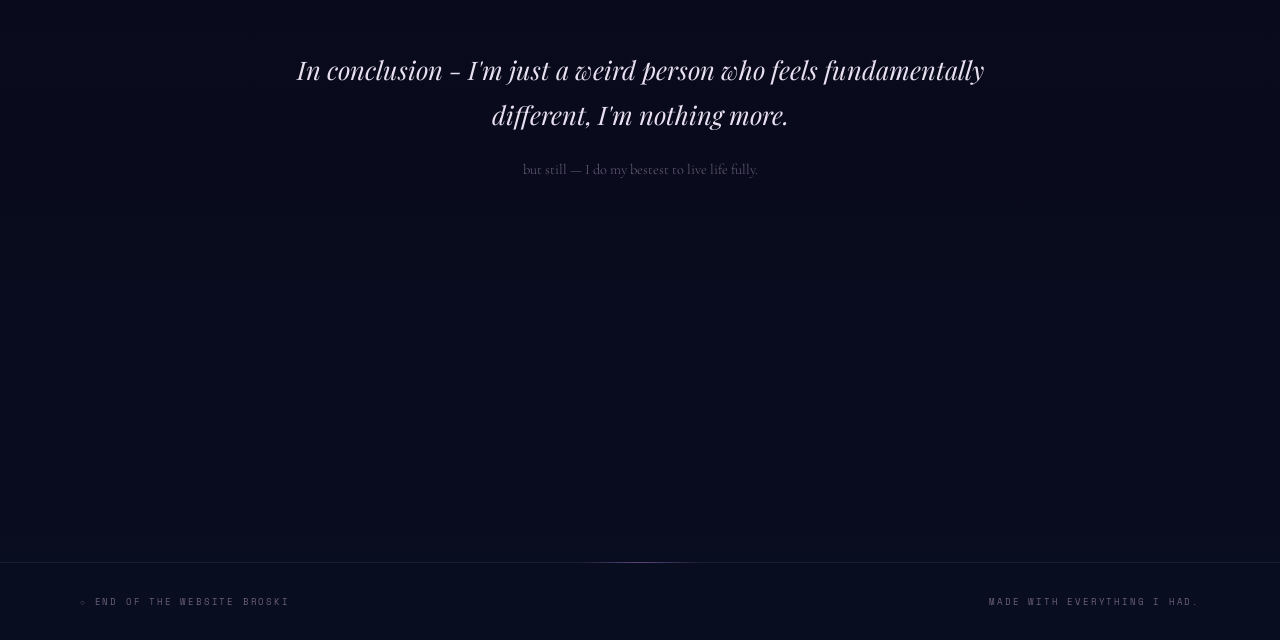
==== commit d8eecd44: "Update index.html" ====
--- a/index.html
+++ b/index.html
@@ -374,6 +374,16 @@
     background: linear-gradient(to right, transparent, var(--accent-lavender), transparent);
     opacity: 0.4;
   }
+  .game-card-base {
+    position: absolute;
+    inset: 0;
+    background-size: cover;
+    background-position: center;
+    mix-blend-mode: overlay;
+    opacity: 0.55;
+    transition: opacity 0.4s ease;
+  }
+  .game-card:hover .game-card-base { opacity: 0; }
   .game-card-slide {
     position: absolute;
     inset: 0;
@@ -383,8 +393,7 @@
     opacity: 0;
     transition: opacity 0.4s ease;
   }
-  .game-card-slide.active { opacity: 0.55; }
-  .game-card:hover .game-card-slide.active { opacity: 0.75; }
+  .game-card-slide.active { opacity: 0.75; }
 
   .footer-left, .footer-right {
     font-family: var(--font-mono); font-size: 9px; letter-spacing: 0.2em;
@@ -579,49 +588,57 @@
   <h2 class="section-title scramble-target">worlds i live in</h2>
   <div class="games-grid">
     <div class="game-card">
-      <div class="game-card-slide active" style="background-image: url('minecraft-1.jpg');"></div>
+      <div class="game-card-base" style="background-image: url('minecraft.jpg');"></div>
+      <div class="game-card-slide" style="background-image: url('minecraft-1.jpg');"></div>
       <div class="game-card-slide" style="background-image: url('minecraft-2.jpg');"></div>
       <div class="game-card-slide" style="background-image: url('minecraft-3.jpg');"></div>
       <div class="game-card-content"><div class="game-name scramble-target">Minecraft</div><div class="game-desc scramble-target">This is not just a game, C418 makes me emotional for no reason.</div></div>
     </div>
     <div class="game-card">
-      <div class="game-card-slide active" style="background-image: url('ddlc-1.jpg');"></div>
+      <div class="game-card-base" style="background-image: url('ddlc.jpg');"></div>
+      <div class="game-card-slide" style="background-image: url('ddlc-1.jpg');"></div>
       <div class="game-card-slide" style="background-image: url('ddlc-2.jpg');"></div>
       <div class="game-card-slide" style="background-image: url('ddlc-3.jpg');"></div>
       <div class="game-card-content"><div class="game-name scramble-target">DDLC</div><div class="game-desc scramble-target">Looks like a dating sim, but its a beautiful novel. yuri is me. don't ask me to elaborate.</div></div>
     </div>
     <div class="game-card">
-      <div class="game-card-slide active" style="background-image: url('rust-1.jpg');"></div>
+      <div class="game-card-base" style="background-image: url('rust.jpg');"></div>
+      <div class="game-card-slide" style="background-image: url('rust-1.jpg');"></div>
       <div class="game-card-slide" style="background-image: url('rust-2.jpg');"></div>
       <div class="game-card-slide" style="background-image: url('rust-3.jpg');"></div>
       <div class="game-card-content"><div class="game-name scramble-target">Rust</div><div class="game-desc scramble-target">Toxic community its perfect for trolling!</div></div>
     </div>
     <div class="game-card">
-      <div class="game-card-slide active" style="background-image: url('terraria-1.jpg');"></div>
+      <div class="game-card-base" style="background-image: url('terraria.jpg');"></div>
+      <div class="game-card-slide" style="background-image: url('terraria-1.jpg');"></div>
       <div class="game-card-slide" style="background-image: url('terraria-2.jpg');"></div>
       <div class="game-card-slide" style="background-image: url('terraria-3.jpg');"></div>
       <div class="game-card-content"><div class="game-name scramble-target">Terraria</div><div class="game-desc scramble-target">Dig forever.</div></div>
     </div>
     <div class="game-card">
-      <div class="game-card-slide active" style="background-image: url('jjs-1.jpg');"></div>
+      <div class="game-card-base" style="background-image: url('jjs.jpg');"></div>
+      <div class="game-card-slide" style="background-image: url('jjs-1.jpg');"></div>
       <div class="game-card-slide" style="background-image: url('jjs-2.jpg');"></div>
       <div class="game-card-slide" style="background-image: url('jjs-3.jpg');"></div>
       <div class="game-card-content"><div class="game-name scramble-target">JJS</div><div class="game-desc scramble-target">Cause problems with strangers.</div></div>
     </div>
     <div class="game-card">
-      <div class="game-card-slide active" style="background-image: url('combat-warriors-1.jpg');"></div>
+      <div class="game-card-base" style="background-image: url('combat-warriors.jpg');"></div>
+      <div class="game-card-slide" style="background-image: url('combat-warriors-1.jpg');"></div>
       <div class="game-card-slide" style="background-image: url('combat-warriors-2.jpg');"></div>
       <div class="game-card-slide" style="background-image: url('combat-warriors-3.jpg');"></div>
       <div class="game-card-content"><div class="game-name scramble-target">Combat Warriors</div><div class="game-desc scramble-target">Cause more problems.</div></div>
     </div>
     <div class="game-card">
-      <div class="game-card-slide active" style="background-image: url('criminality-1.jpg');"></div>
+      <div class="game-card-base" style="background-image: url('criminality.jpg');"></div>
+      <div class="game-card-slide" style="background-image: url('criminality-1.jpg');"></div>
       <div class="game-card-slide" style="background-image: url('criminality-2.jpg');"></div>
       <div class="game-card-slide" style="background-image: url('criminality-3.jpg');"></div>
       <div class="game-card-content"><div class="game-name scramble-target">Criminality</div><div class="game-desc scramble-target">yeah.</div></div>
     </div>
     <div class="game-card">
-      <div class="game-card-slide active" style="background-image: url('elden-ring-1.jpg');"></div>
+      <div class="game-card-base" style="background-image: url('elden-ring.jpg');"></div>
+      <div class="game-card-slide" style="background-image: url('elden-ring-1.jpg');"></div>
       <div class="game-card-slide" style="background-image: url('elden-ring-2.jpg');"></div>
       <div class="game-card-slide" style="background-image: url('elden-ring-3.jpg');"></div>
       <div class="game-card-content"><div class="game-name scramble-target">Elden Ring</div><div class="game-desc scramble-target">16h boss fights.</div></div>
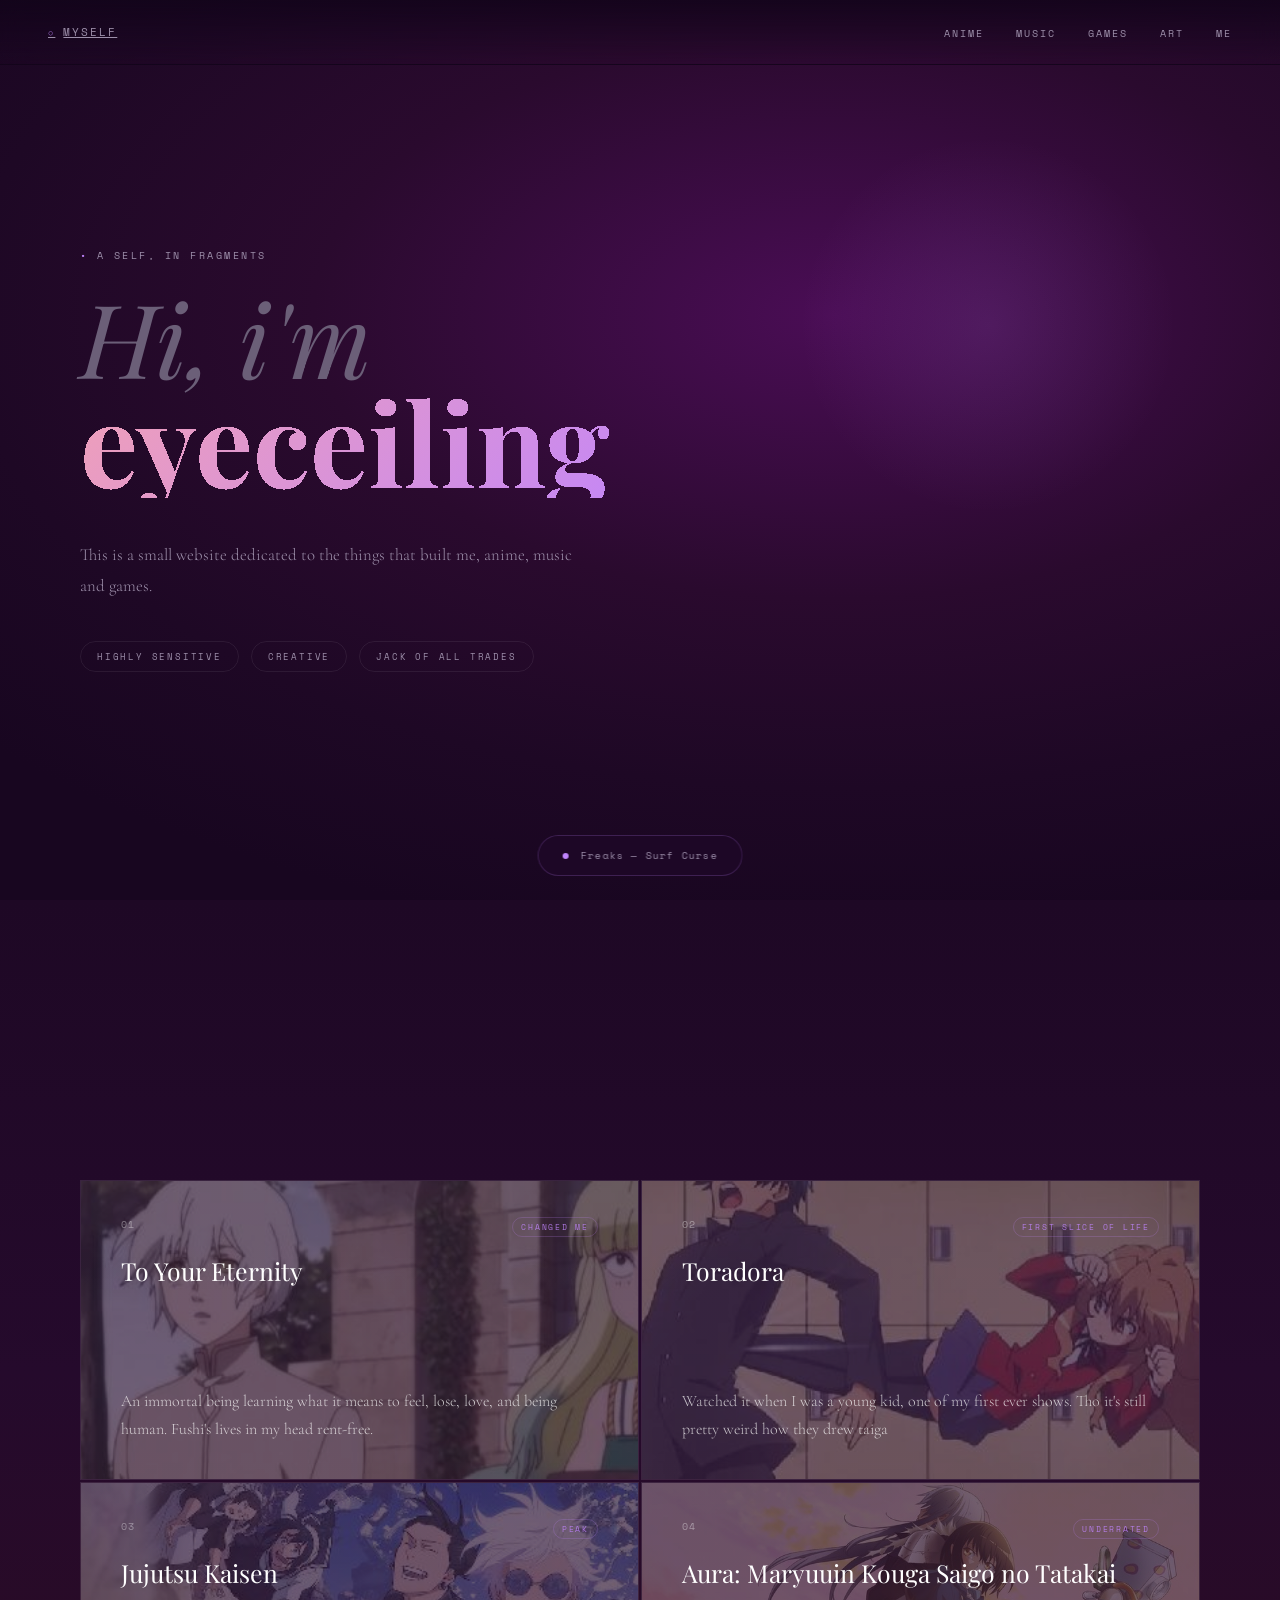
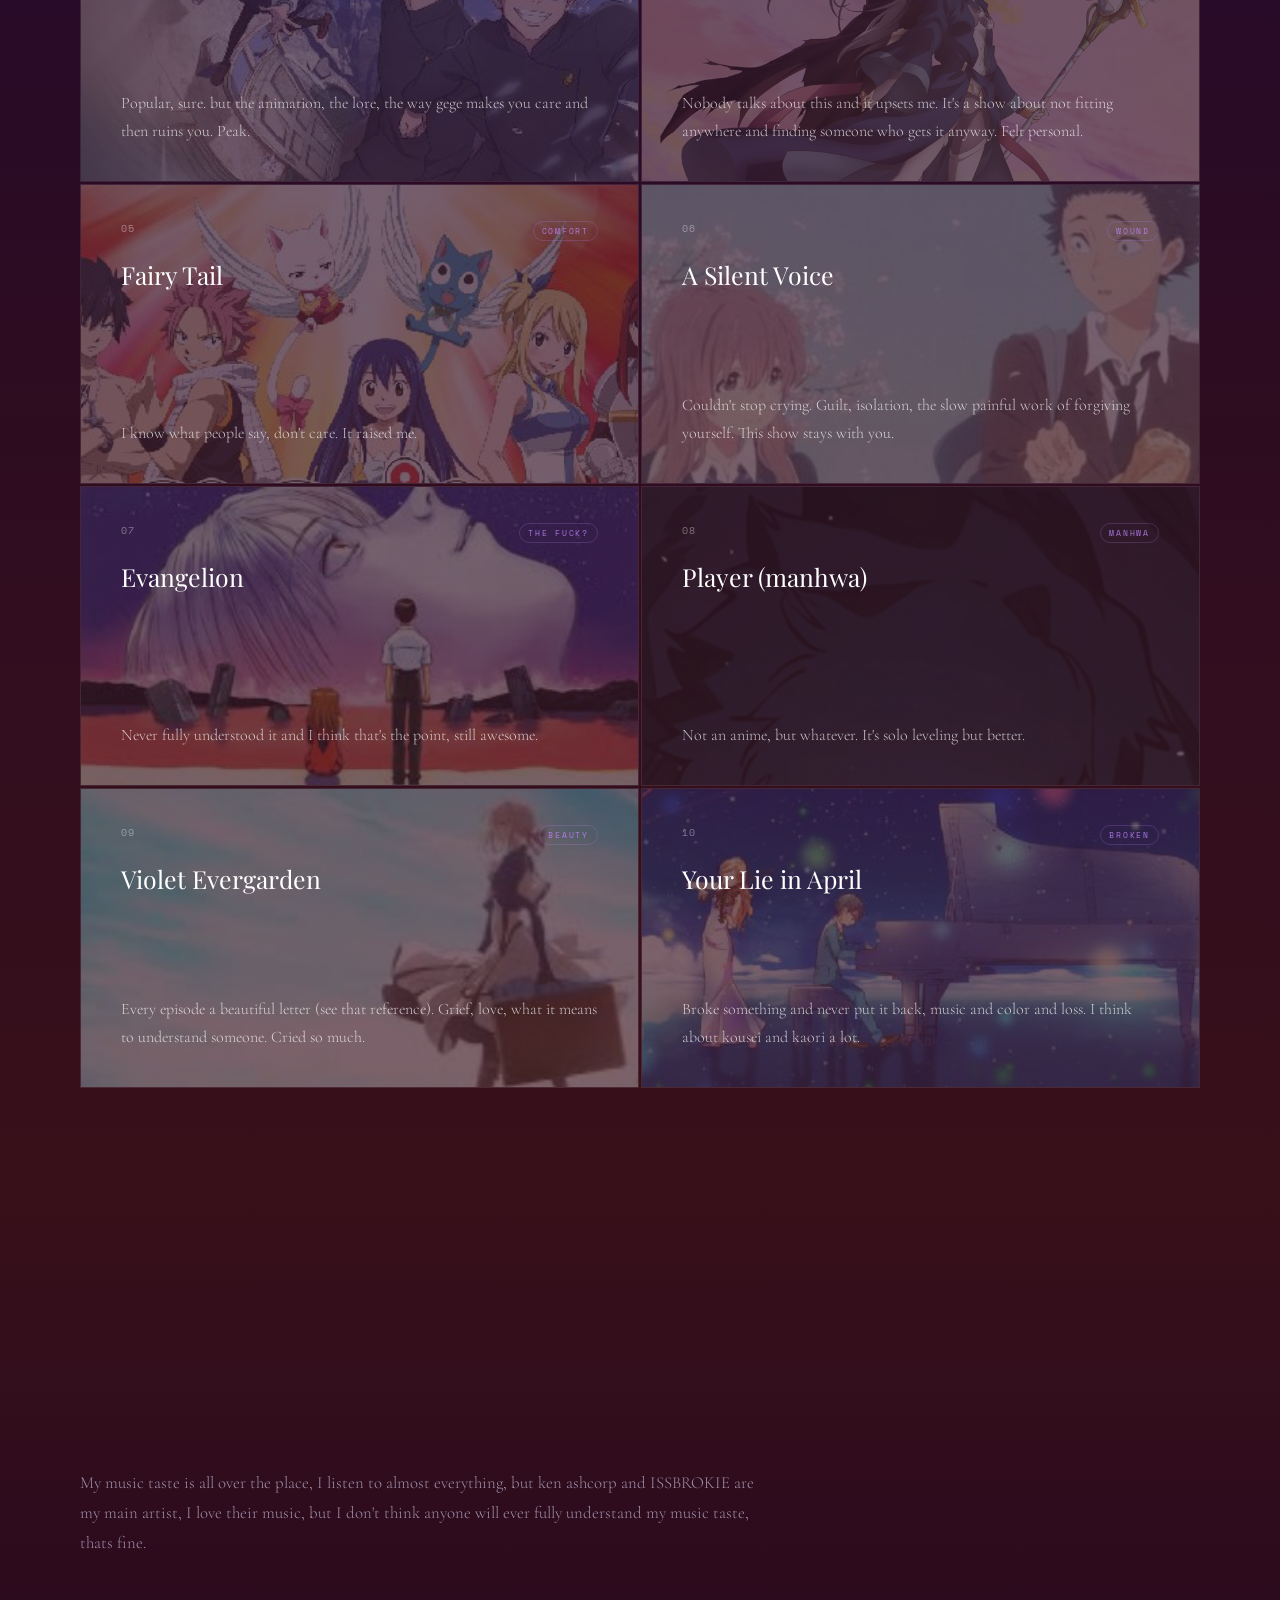
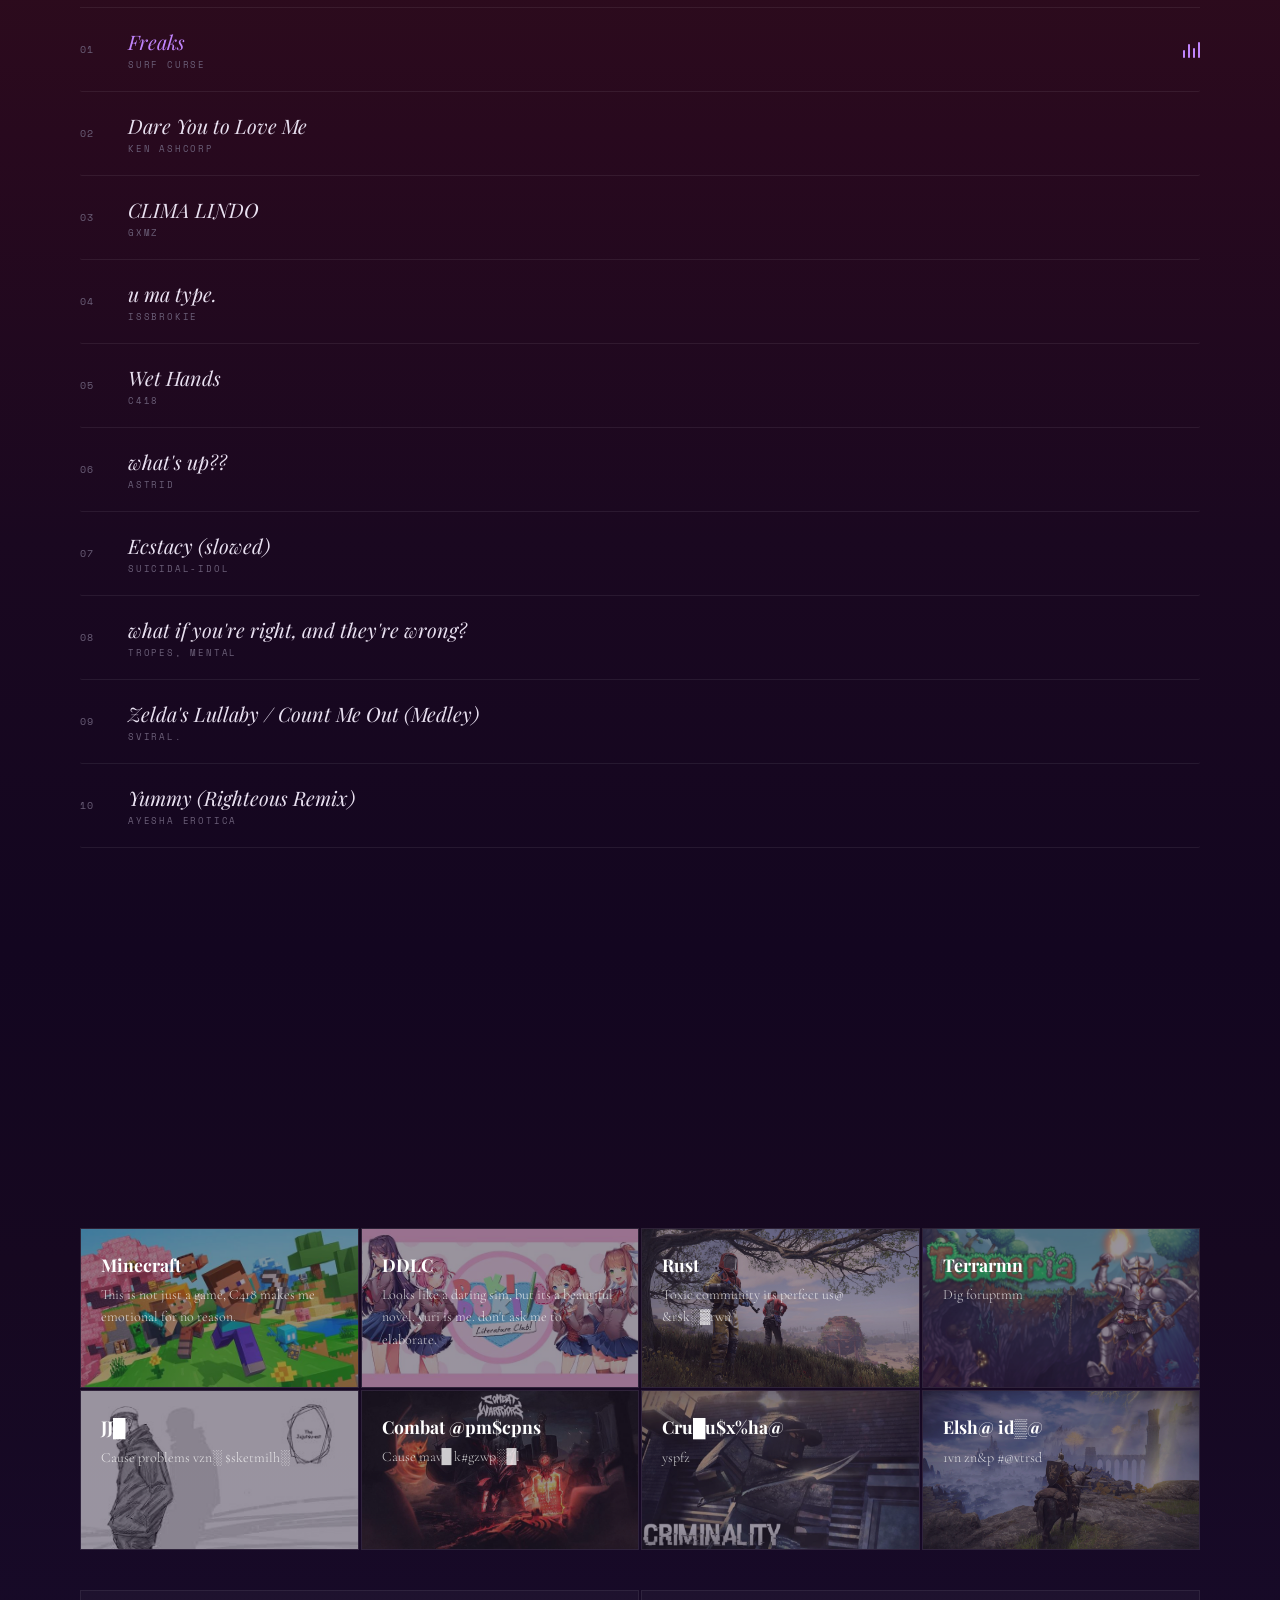
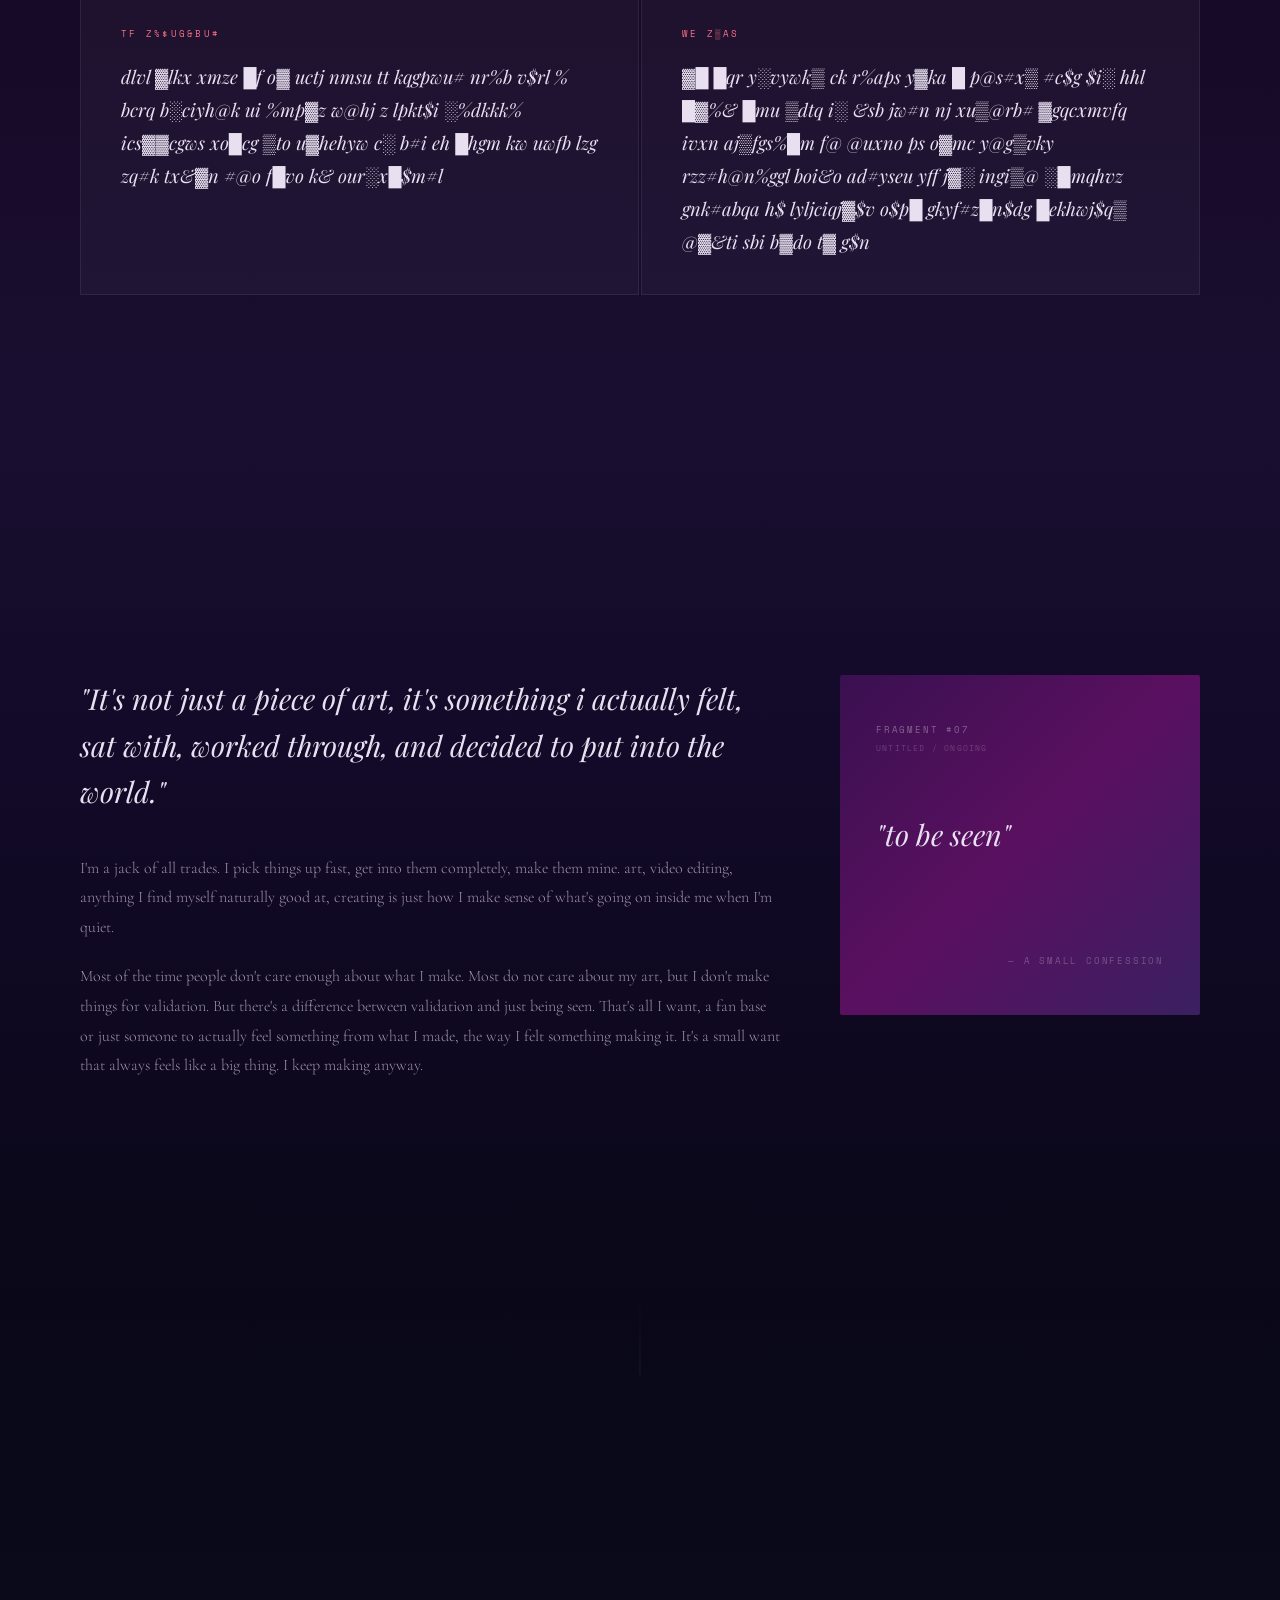
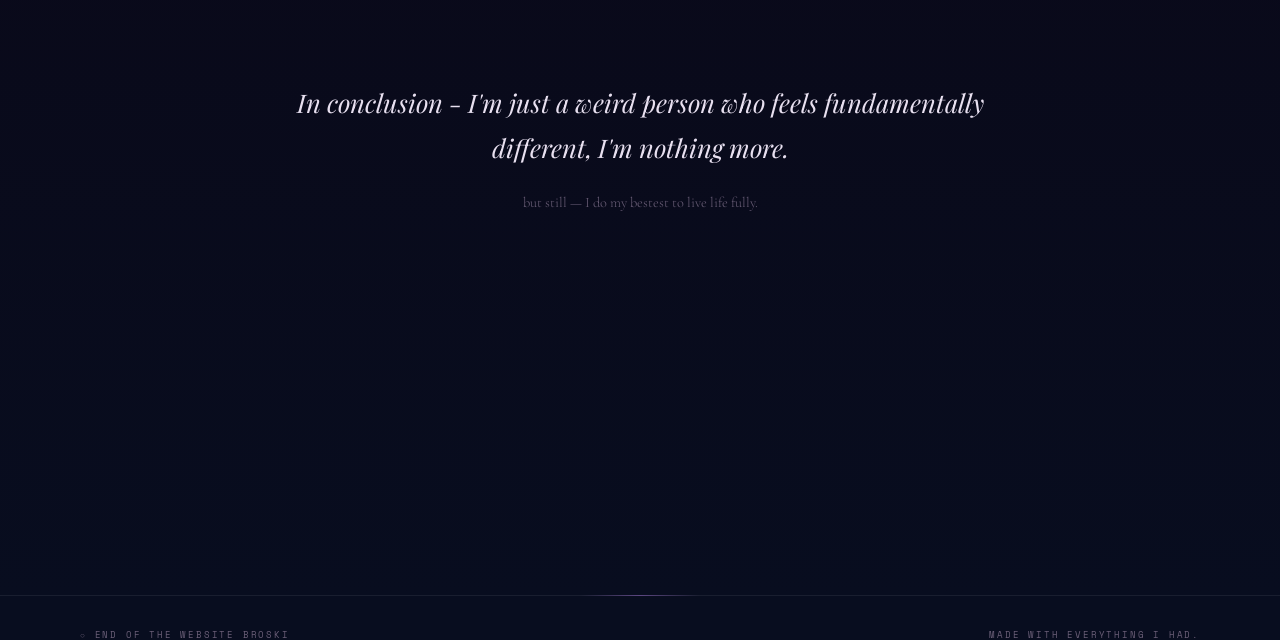
==== commit ccb04335: "Update index.html" ====
--- a/index.html
+++ b/index.html
@@ -435,7 +435,7 @@
   /* SCRAMBLE — applied via JS, no extra CSS needed */
   .scramble-target { cursor: default; }
 </style>
-<script type="module" src="main.js"></script>
+<script src="main.js" defer></script>
 
 <!-- SVG filter for morph blur threshold effect -->
 <svg class="filters" xmlns="http://www.w3.org/2000/svg">
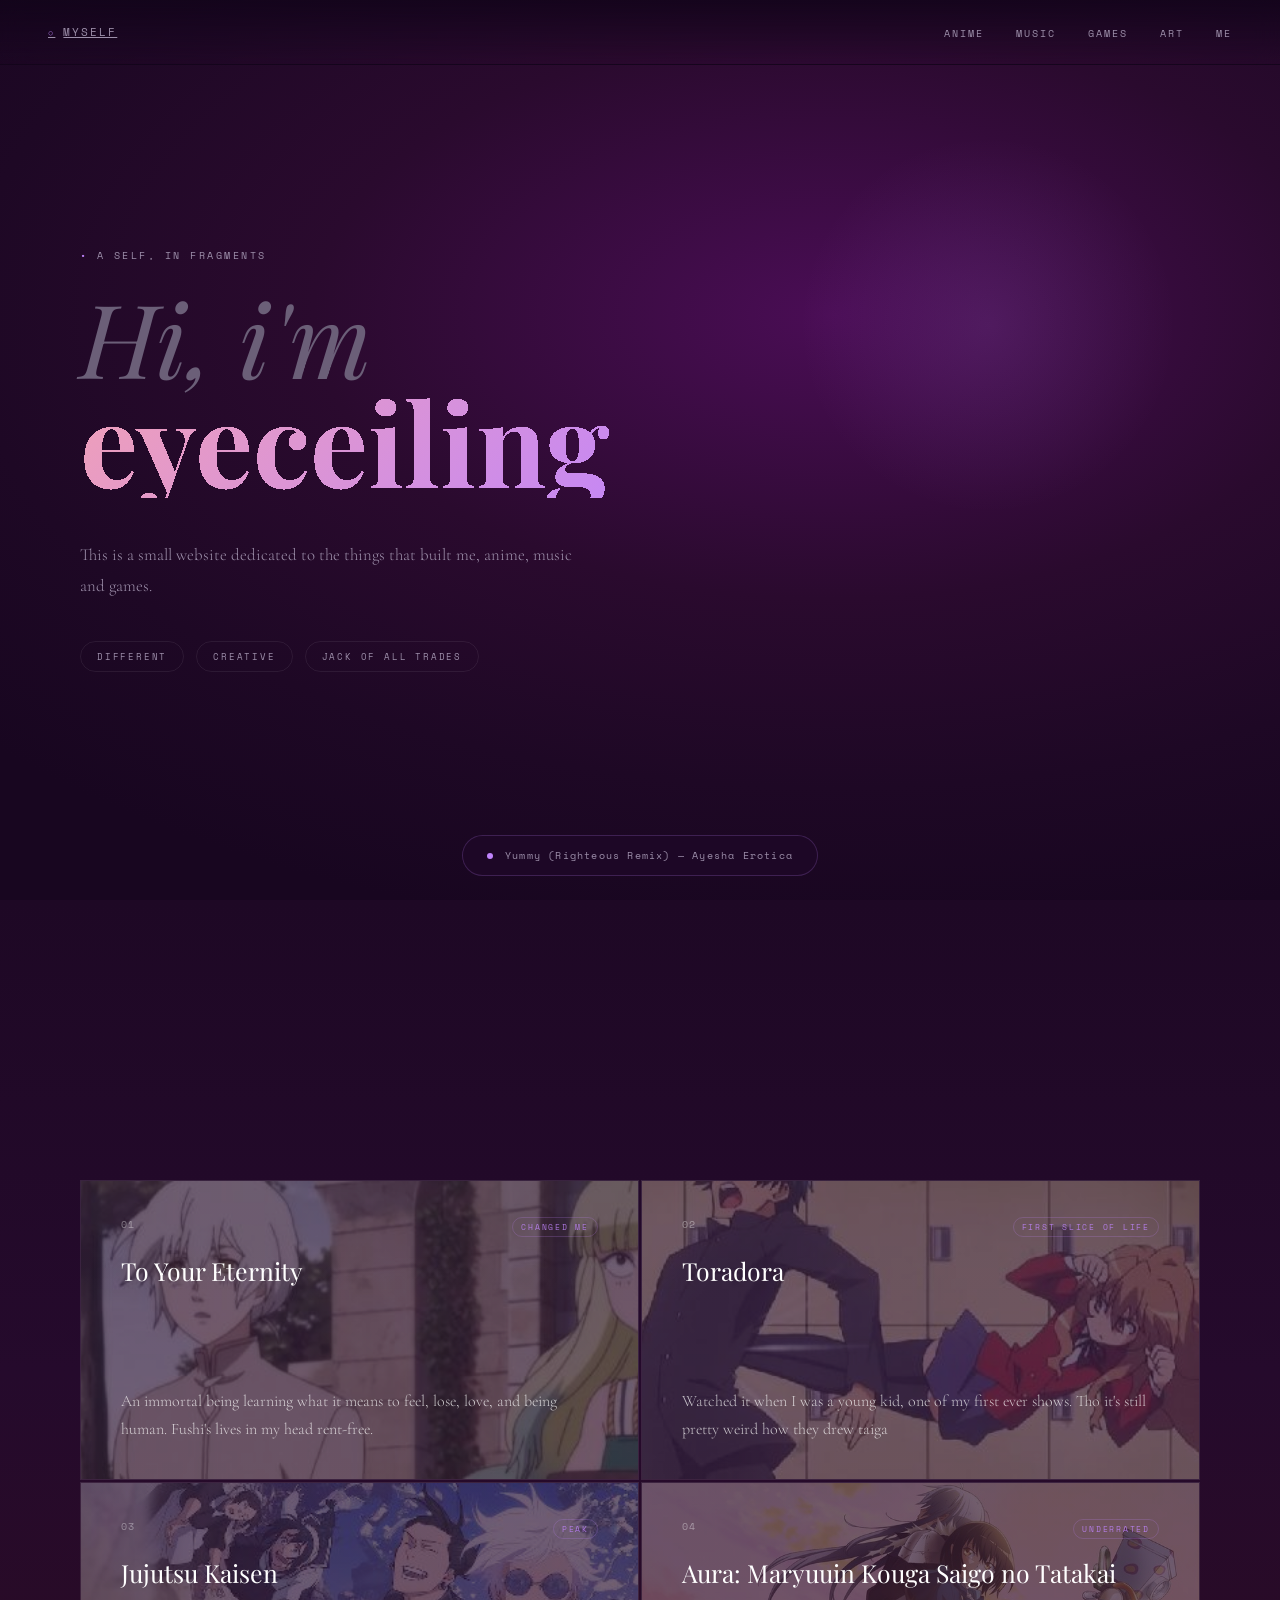
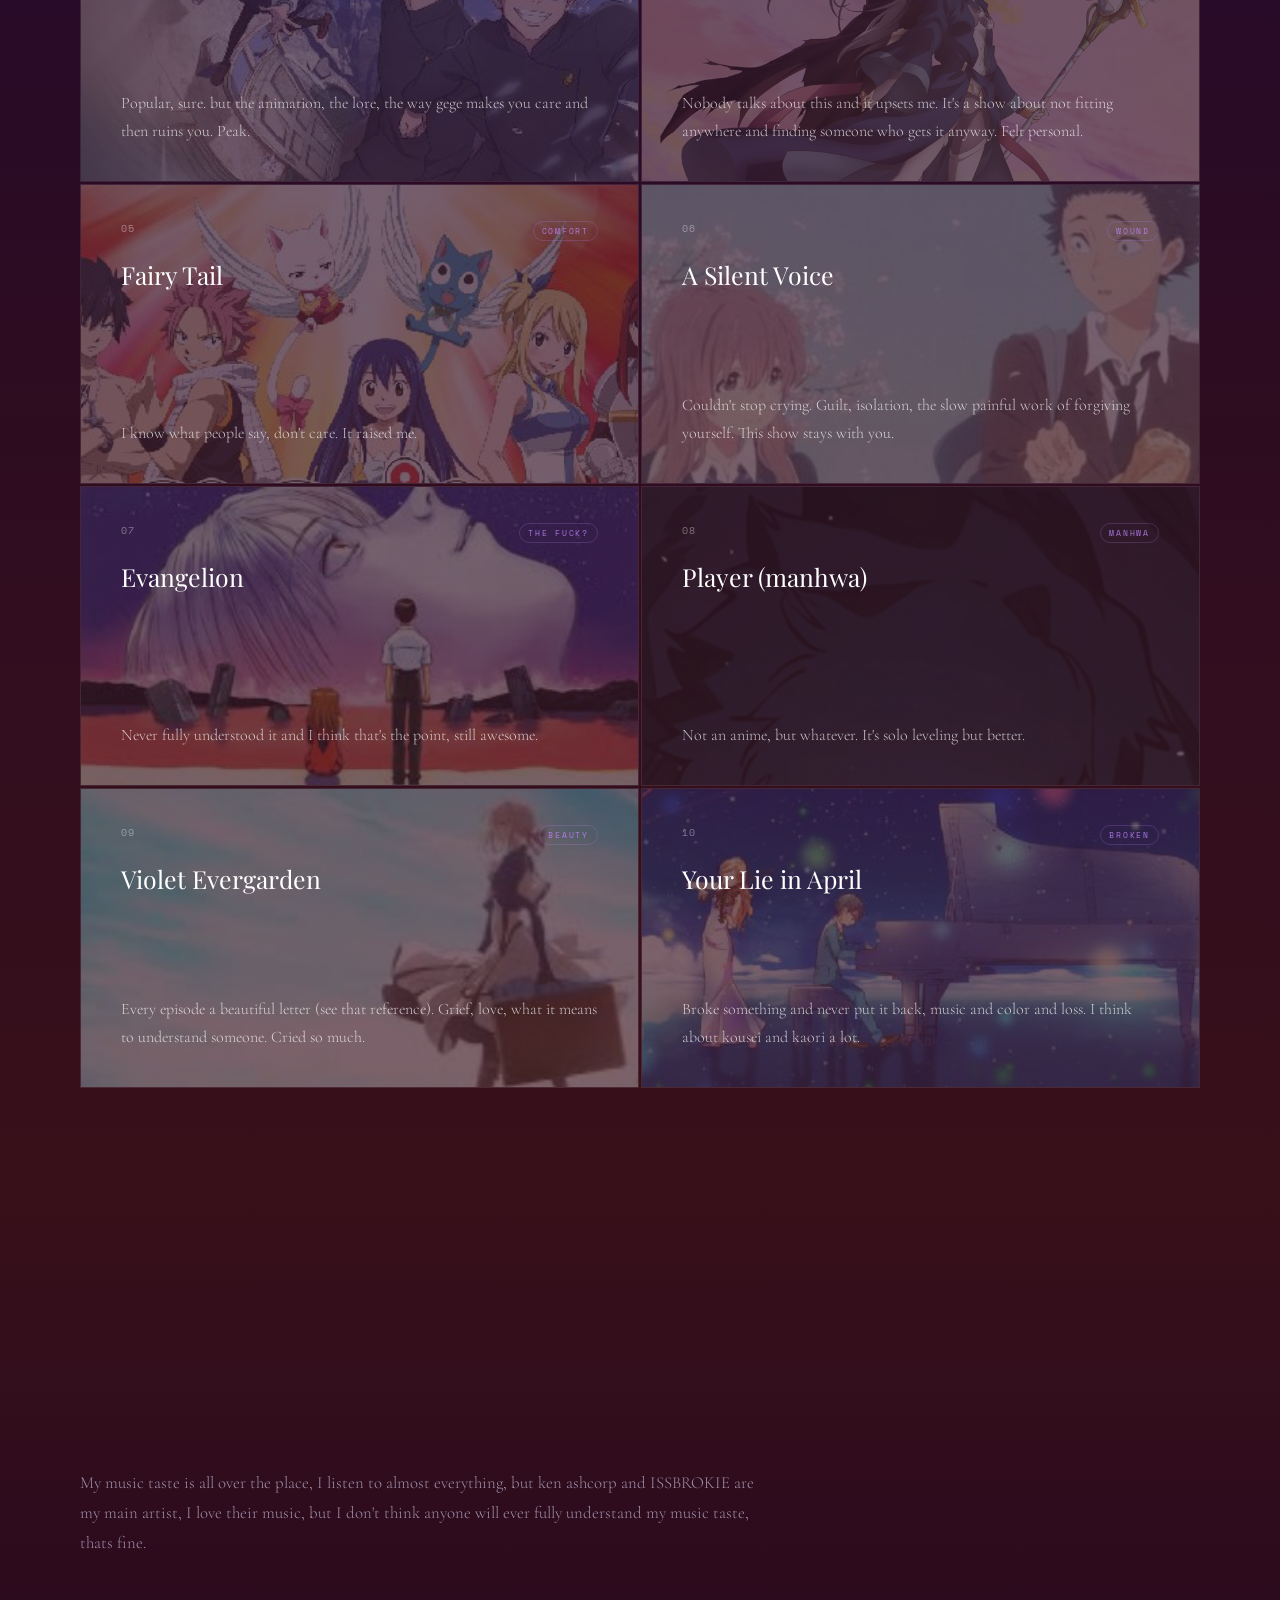
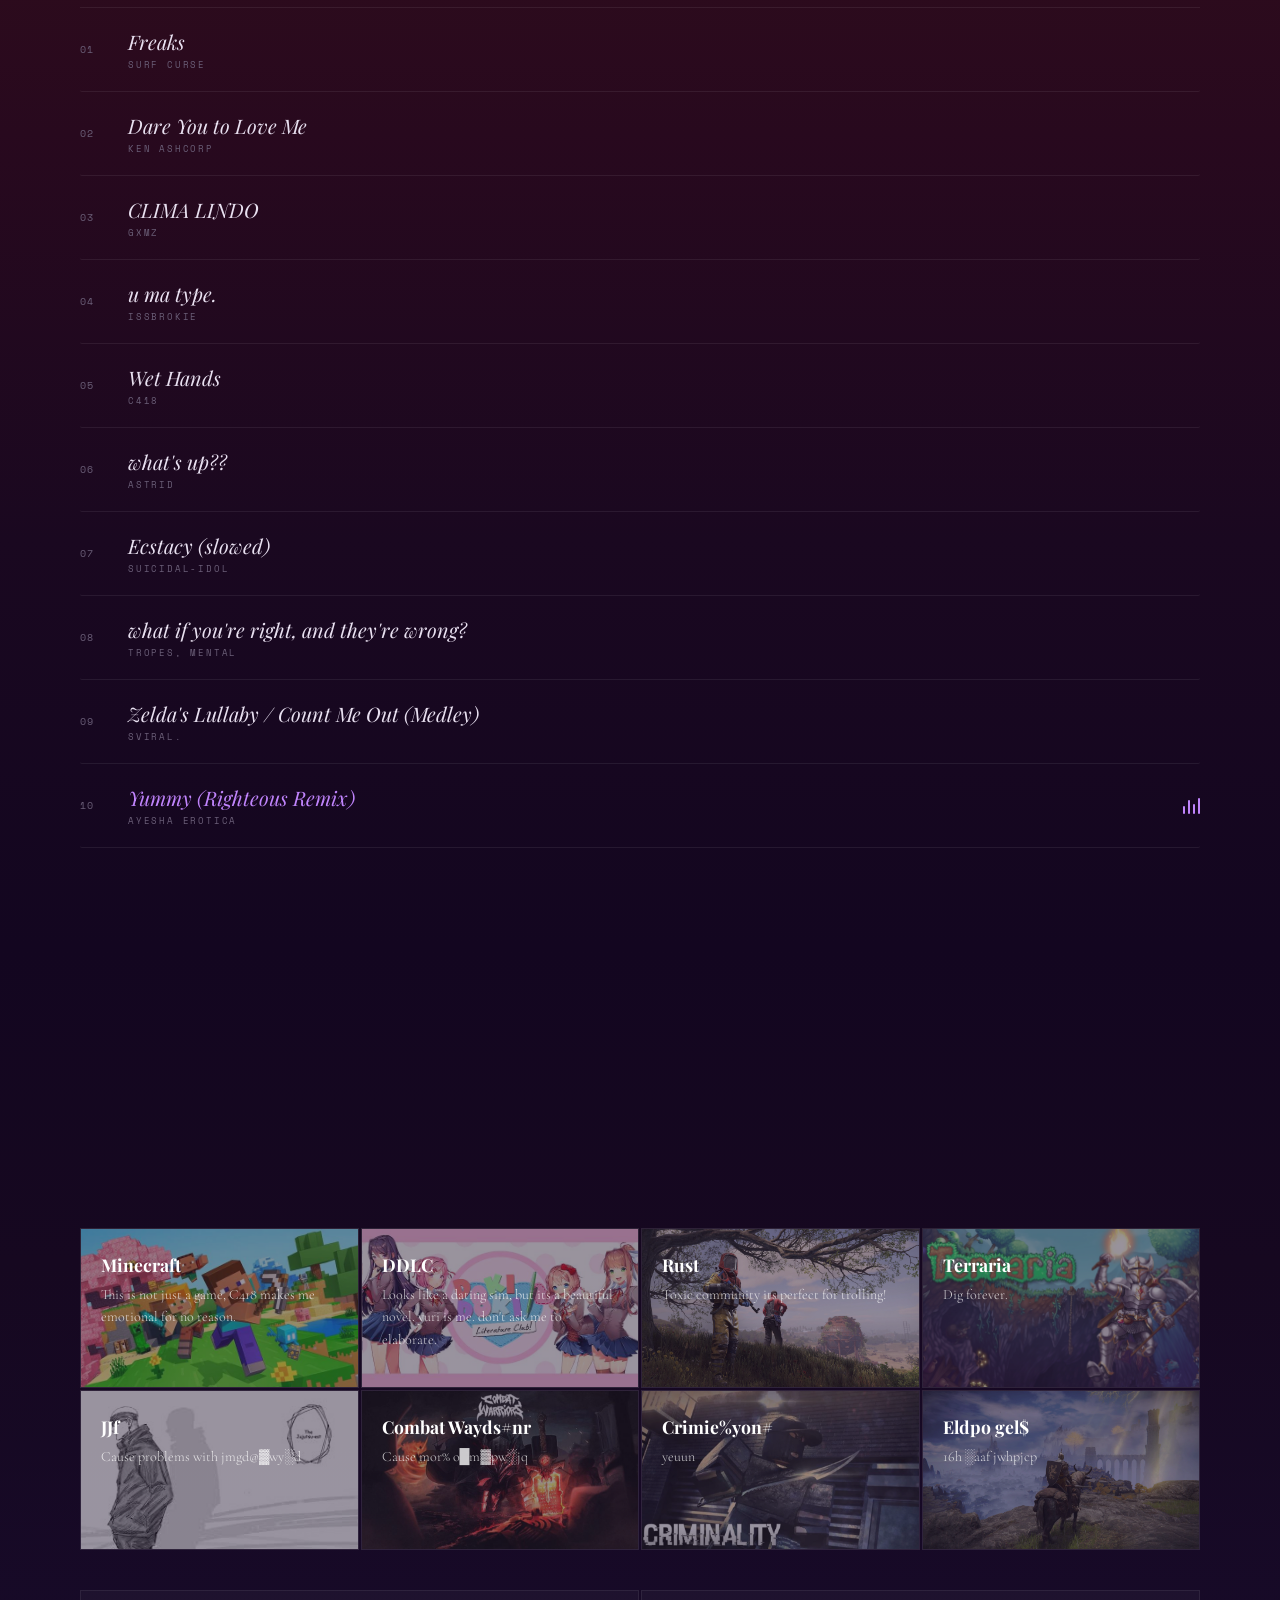
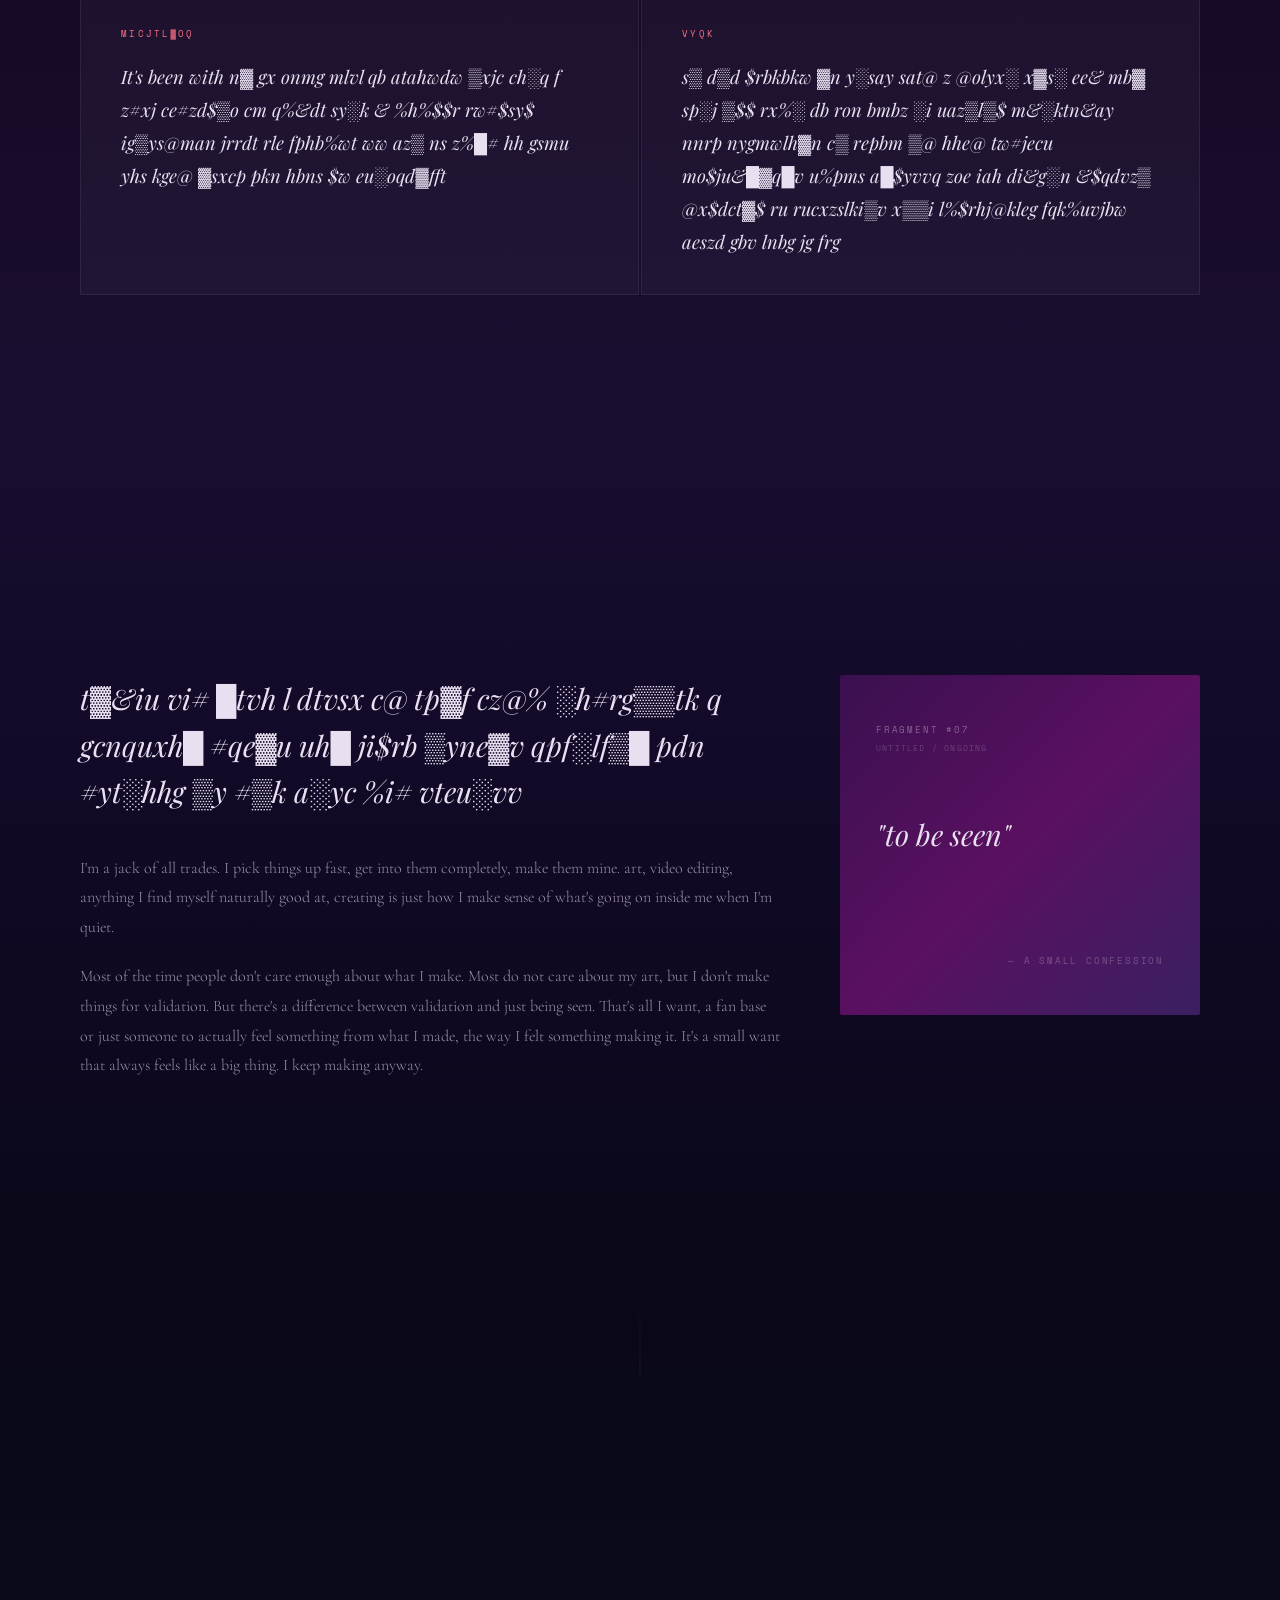
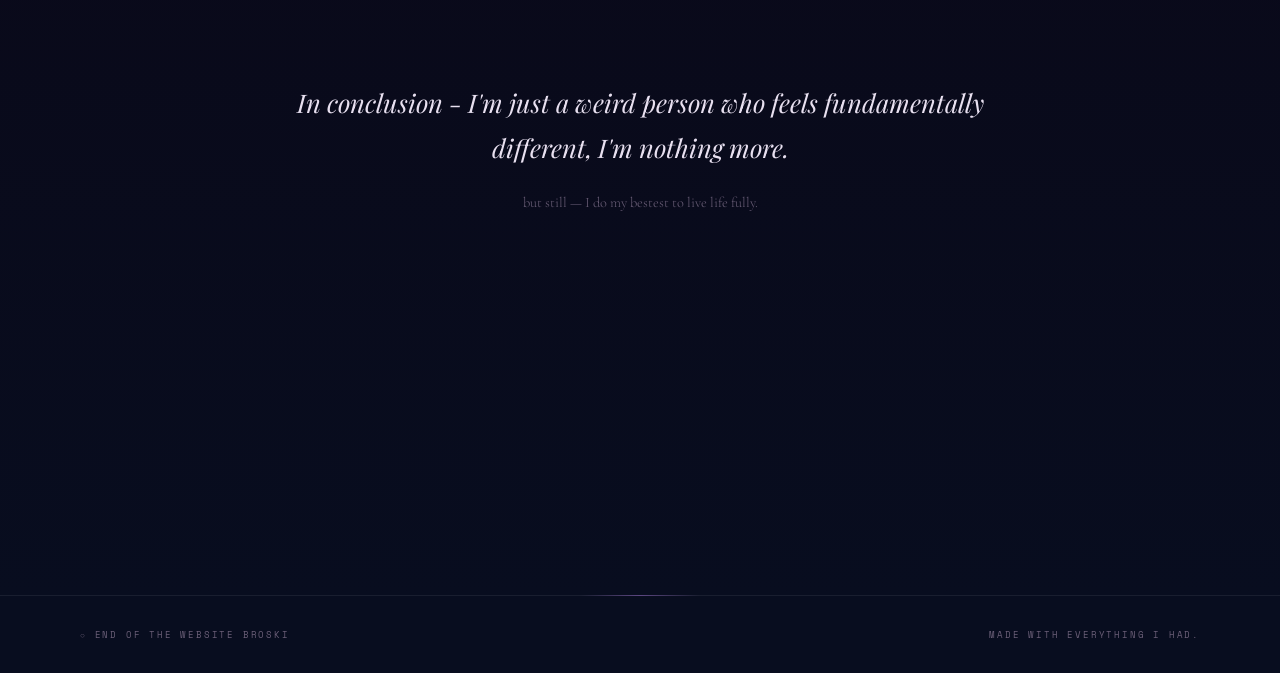
==== commit 4edeac56: "Update index.html" ====
--- a/index.html
+++ b/index.html
@@ -472,7 +472,7 @@
   </div>
   <p class="hero-desc scramble-target">This is a small website dedicated to the things that built me, anime, music and games.</p>
   <div class="hero-tags">
-    <span class="hero-tag">Highly Sensitive</span>
+    <span class="hero-tag">Different</span>
     <span class="hero-tag">Creative</span>
     <span class="hero-tag">Jack of All Trades</span>
   </div>
@@ -646,11 +646,11 @@
   </div>
   <div class="game-spotlight-grid">
     <div class="game-spotlight">
-      <div class="spotlight-label scramble-target">On Minecraft</div>
+      <div class="spotlight-label scramble-target">Minecraft</div>
       <p class="spotlight-text scramble-target">It's been with me so long that it doesn't feel like a game anymore, it feels like a place. There's something about the freedom of it, It grew up with me, C418 alone can make me emotional.</p>
     </div>
     <div class="game-spotlight">
-      <div class="spotlight-label scramble-target">On DDLC</div>
+      <div class="spotlight-label scramble-target">DDLC</div>
       <p class="spotlight-text scramble-target">On the surface it looks like a dating sim, but the more you play it the more it becomes something else entirely. It pokes at real things, loneliness, being unseen, the way people perform versions of themselves. Yuri especially. something about her just is me.</p>
     </div>
   </div>
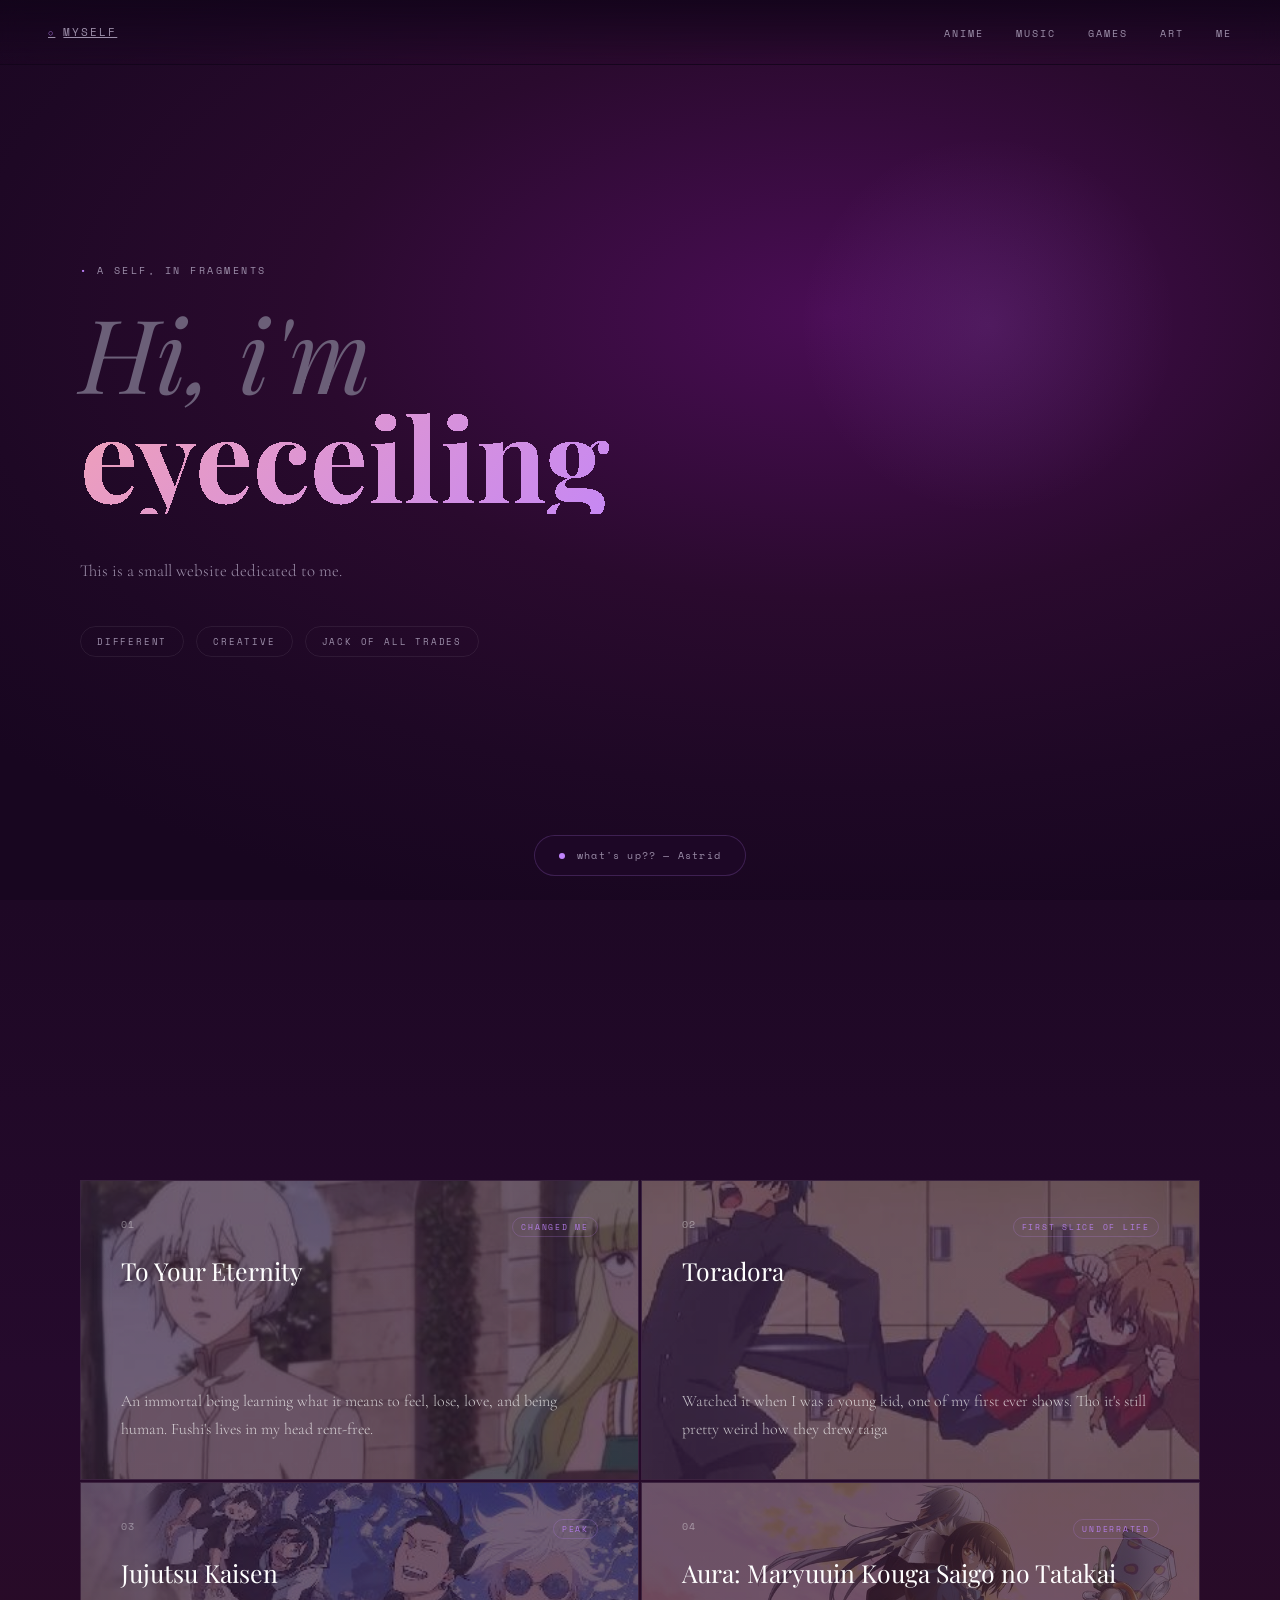
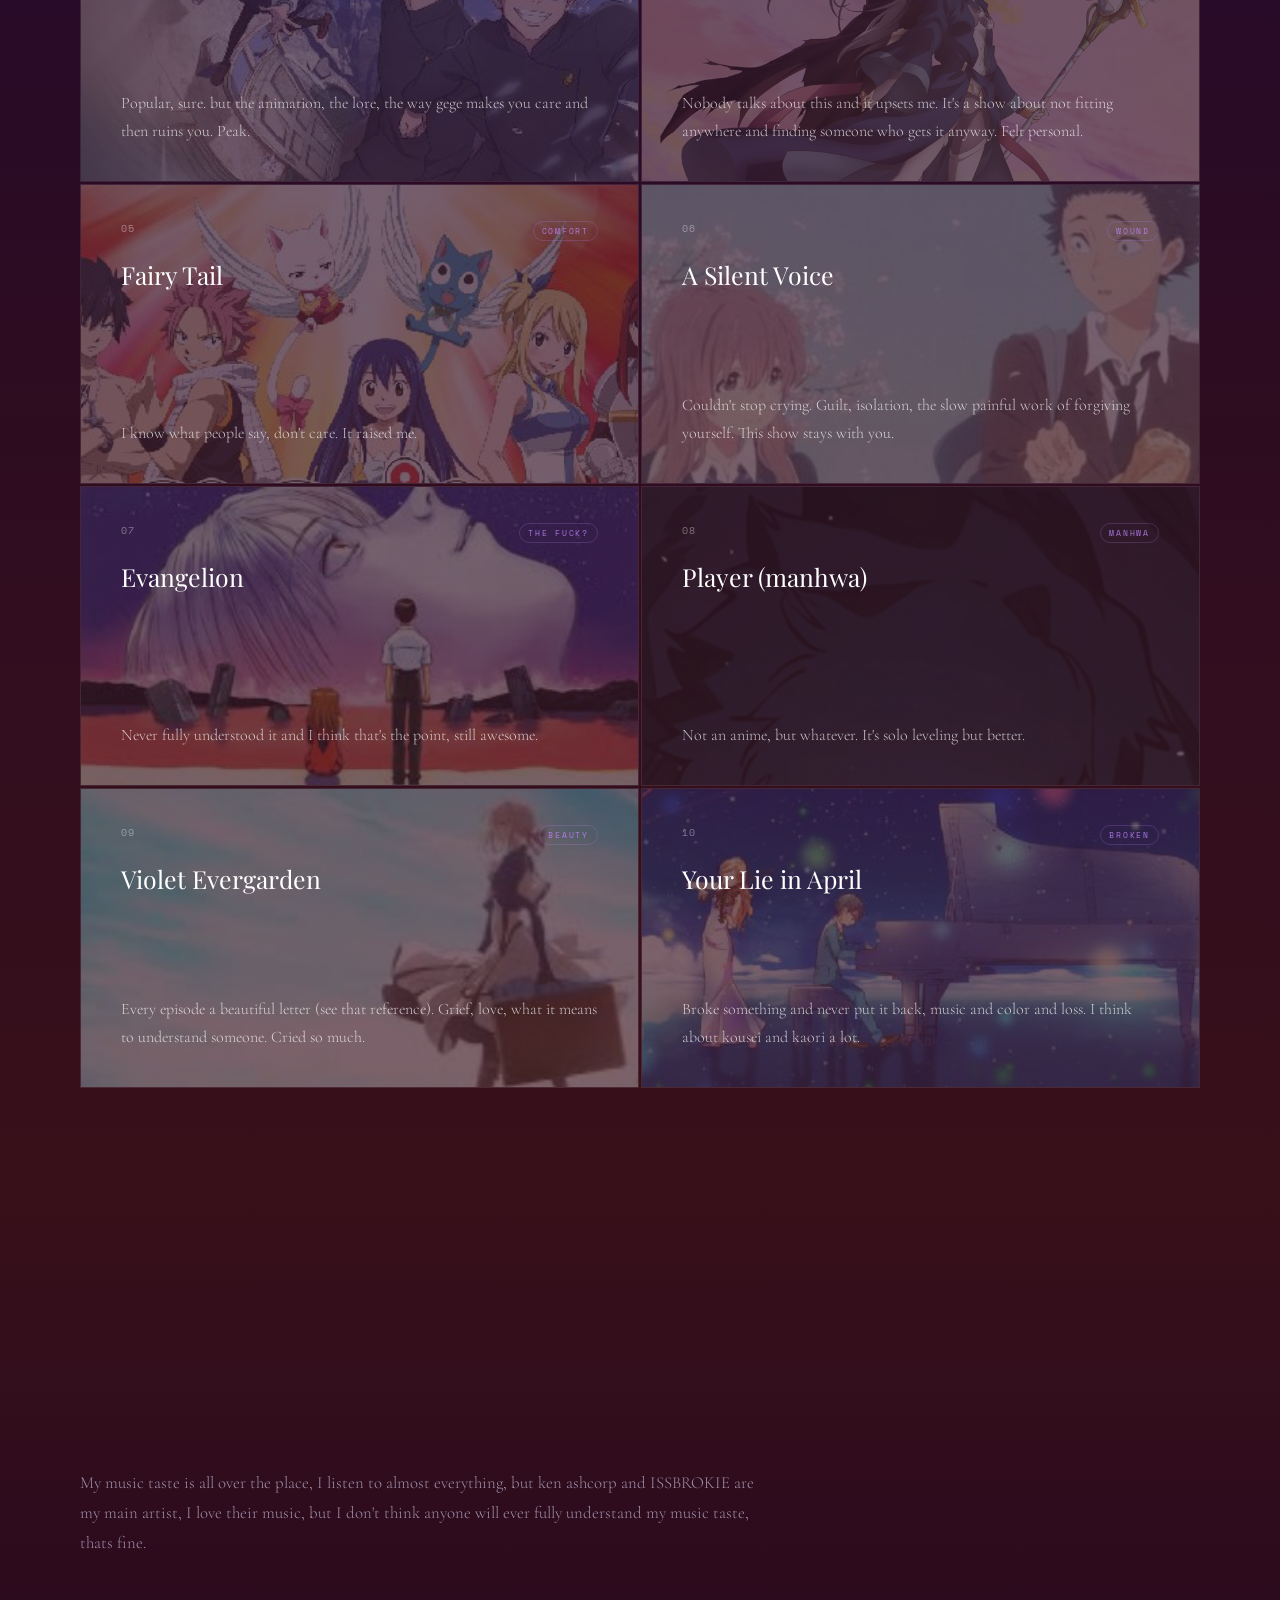
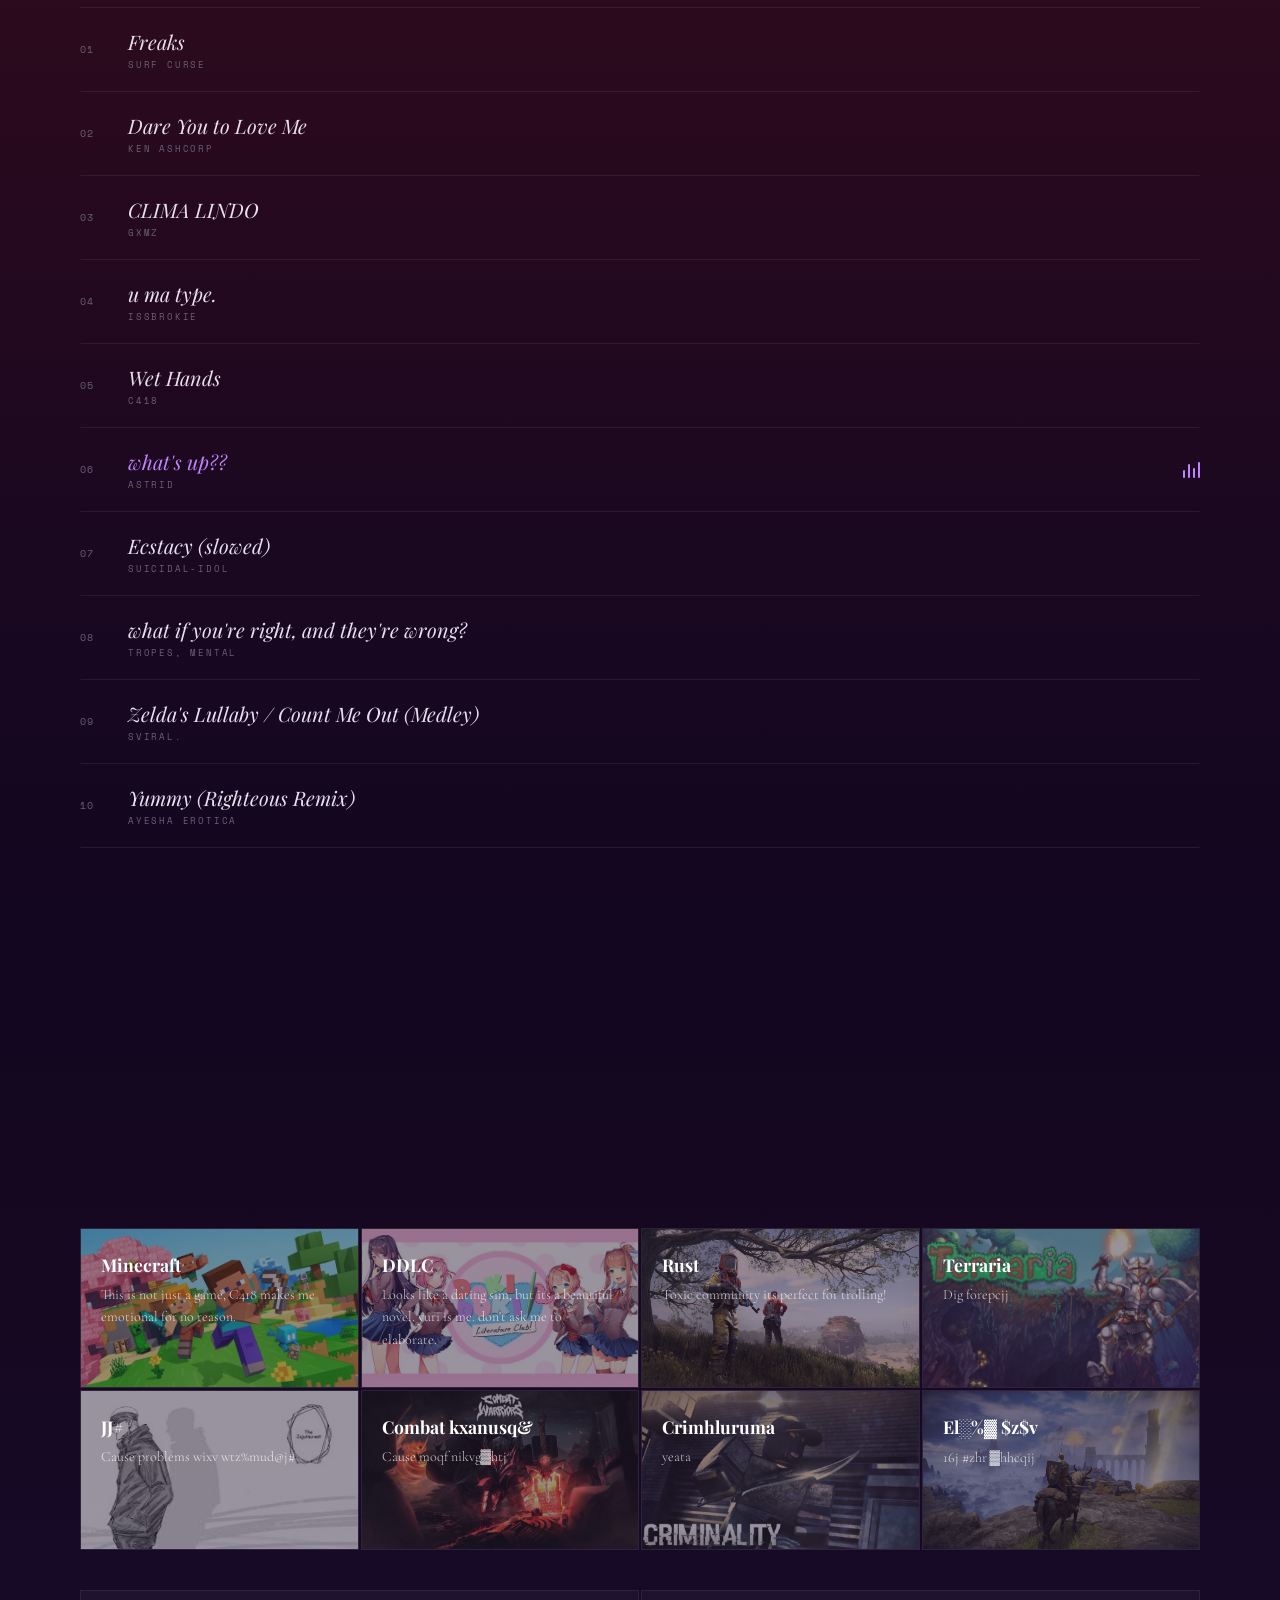
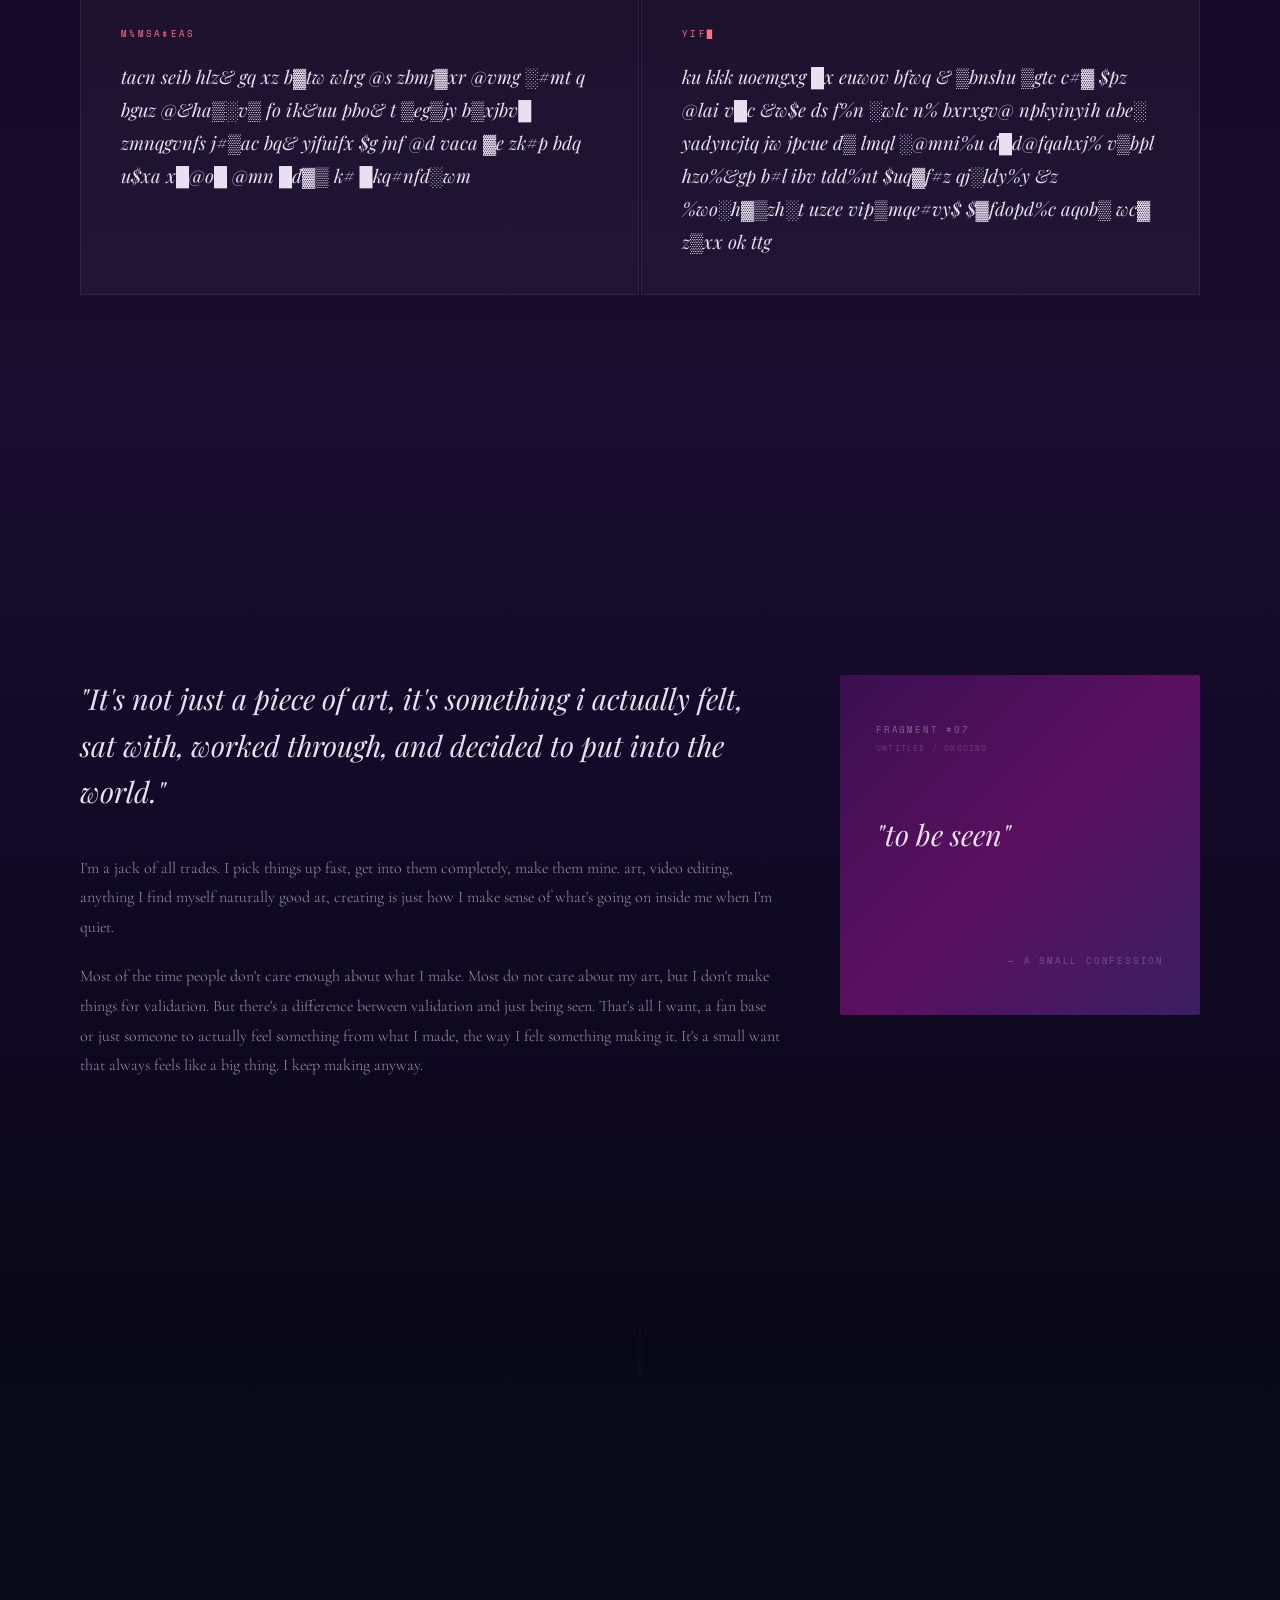
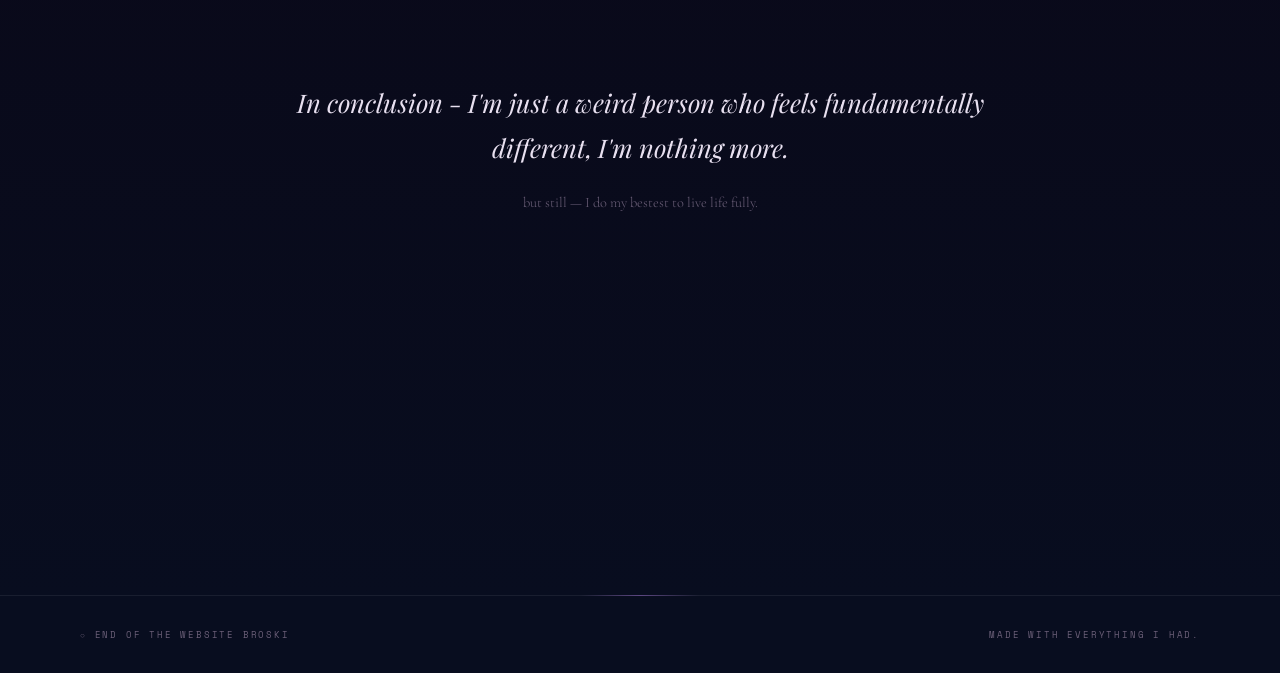
==== commit 9b579f1d: "Update index.html" ====
--- a/index.html
+++ b/index.html
@@ -470,7 +470,7 @@
   <div class="hero-name-wrap">
     <div class="hero-name hero-name-morph">eyeceiling</div>
   </div>
-  <p class="hero-desc scramble-target">This is a small website dedicated to the things that built me, anime, music and games.</p>
+  <p class="hero-desc scramble-target">This is a small website dedicated to me.</p>
   <div class="hero-tags">
     <span class="hero-tag">Different</span>
     <span class="hero-tag">Creative</span>
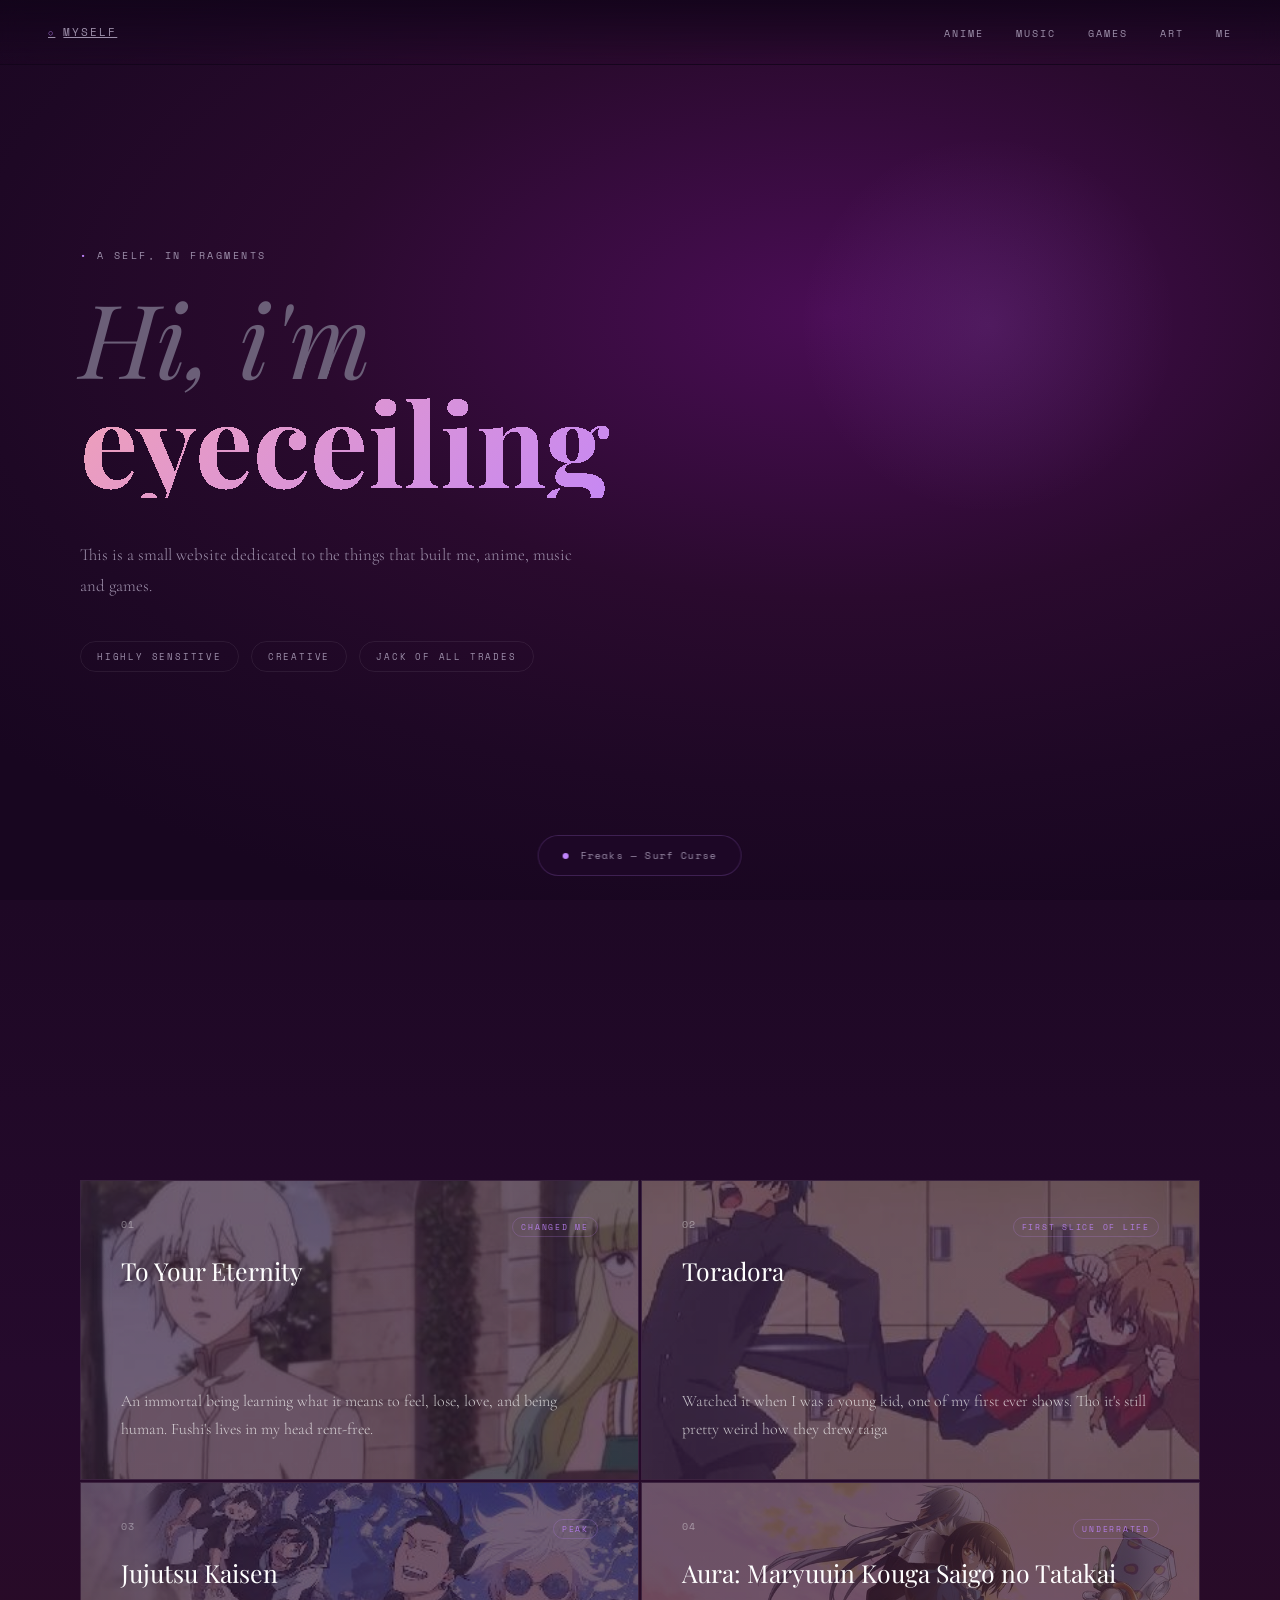
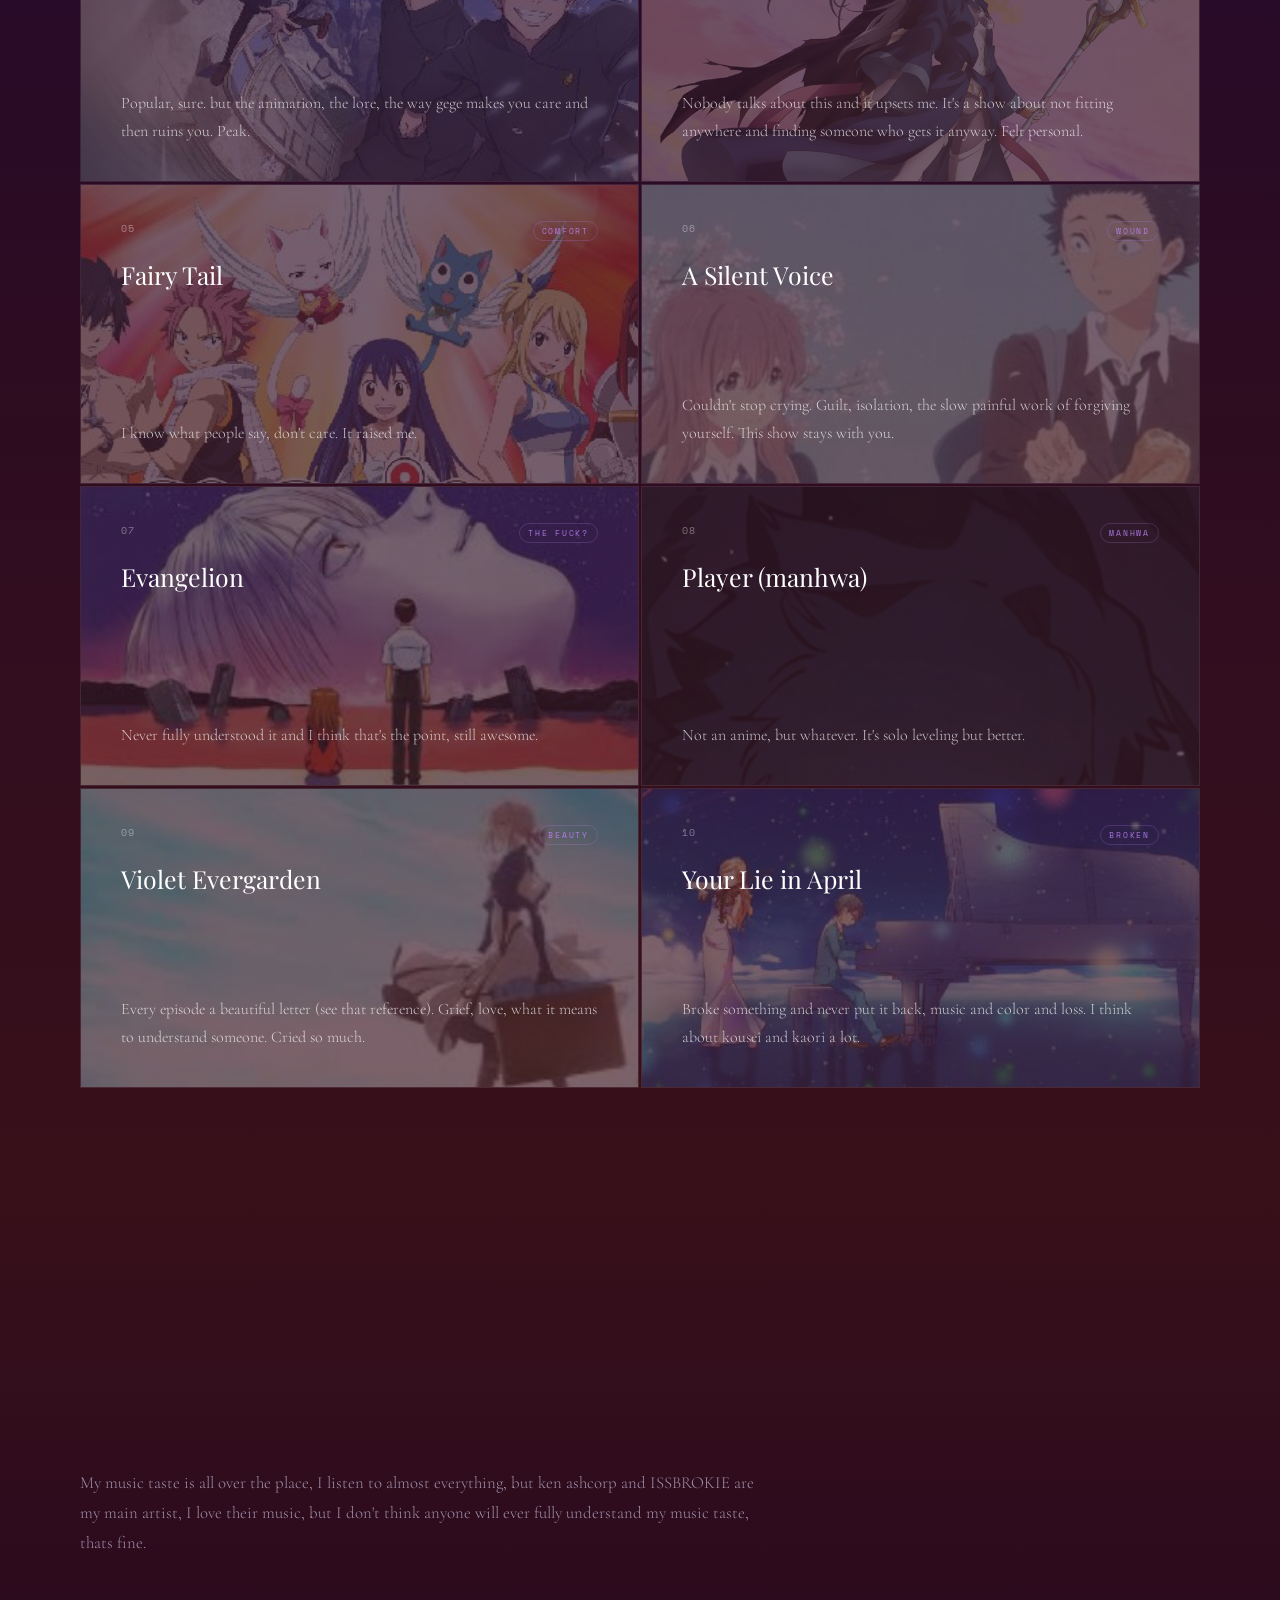
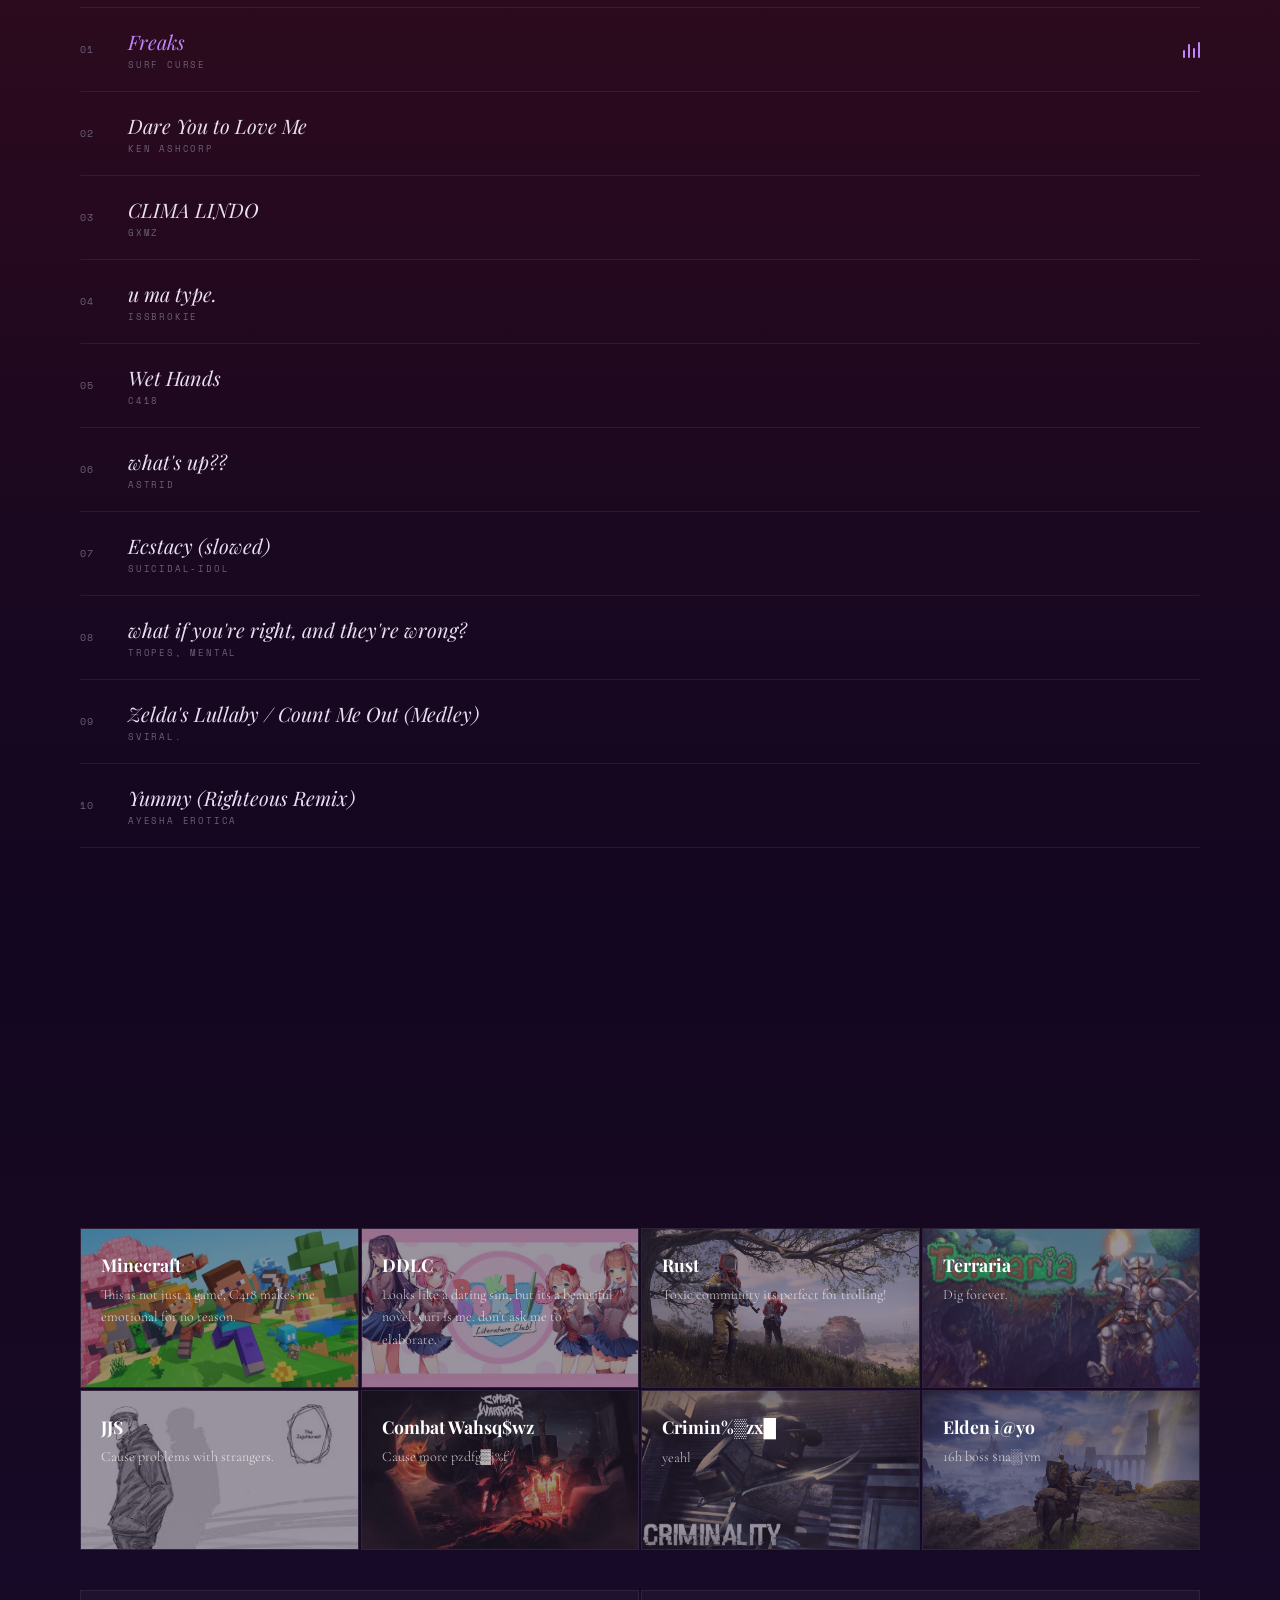
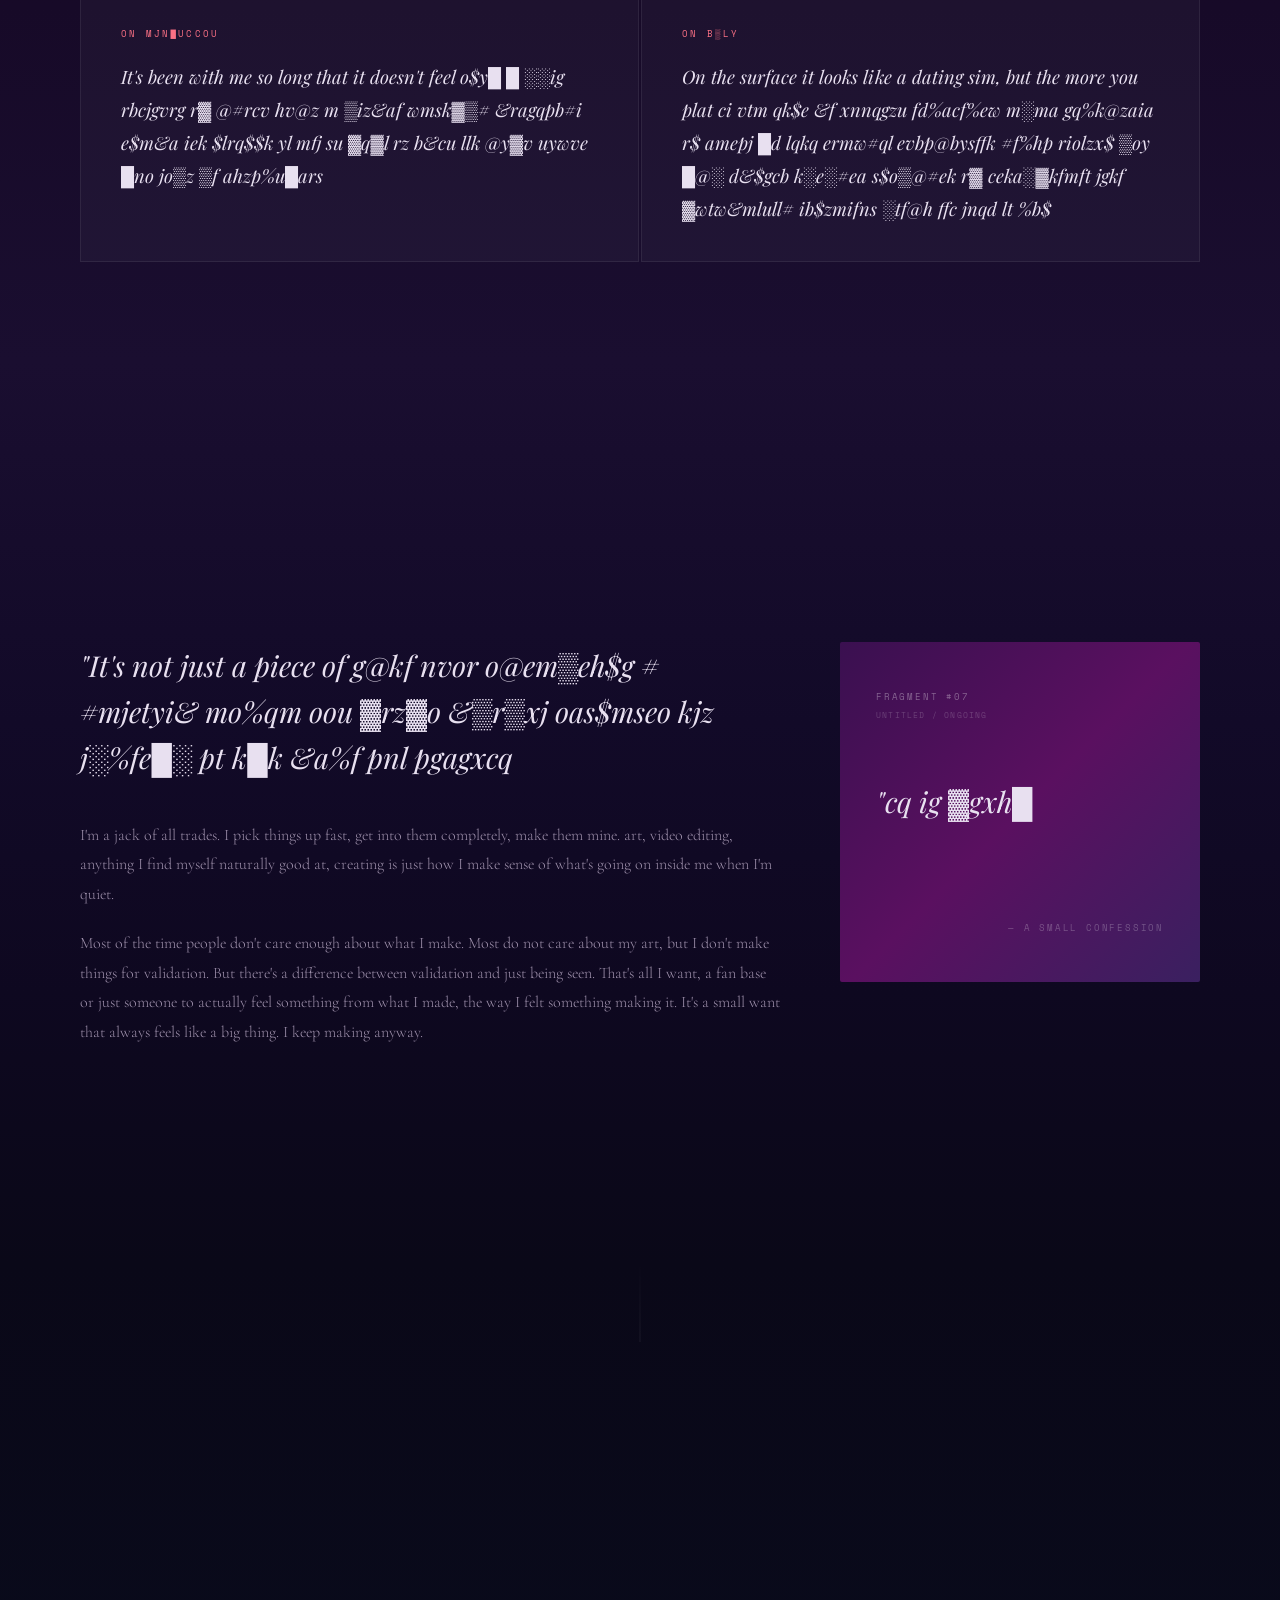
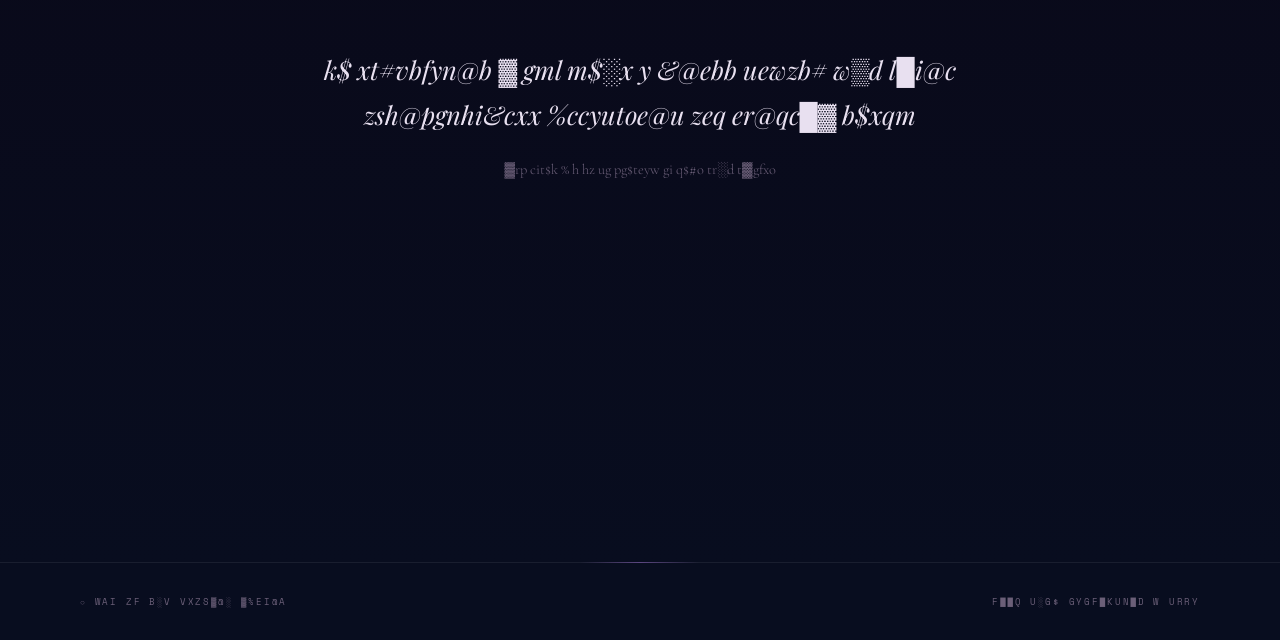
==== commit 7c2789a8: "Update index.html" ====
--- a/index.html
+++ b/index.html
@@ -404,14 +404,92 @@
 
   @keyframes fadeUp { from { opacity: 0; transform: translateY(20px); } to { opacity: 1; transform: translateY(0); } }
 
-  @media (max-width: 900px) {
-    section { padding: 80px 32px; }
-    nav { padding: 18px 32px; }
+  /* HAMBURGER */
+  #hamburger {
+    display: none;
+    flex-direction: column;
+    justify-content: center;
+    gap: 5px;
+    background: none;
+    border: none;
+    cursor: pointer;
+    padding: 4px;
+    z-index: 110;
+  }
+  #hamburger span {
+    display: block;
+    width: 22px; height: 1.5px;
+    background: var(--text-muted);
+    border-radius: 2px;
+    transition: transform 0.3s ease, opacity 0.3s ease;
+  }
+  #hamburger.ham-open span:nth-child(1) { transform: translateY(6.5px) rotate(45deg); }
+  #hamburger.ham-open span:nth-child(2) { opacity: 0; }
+  #hamburger.ham-open span:nth-child(3) { transform: translateY(-6.5px) rotate(-45deg); }
+
+  @media (max-width: 768px) {
+    /* NAV MOBILE */
+    nav { padding: 18px 24px; }
+    #hamburger { display: flex; }
+    .nav-links {
+      display: none;
+      position: fixed;
+      top: 0; left: 0; right: 0; bottom: 0;
+      flex-direction: column;
+      align-items: center;
+      justify-content: center;
+      gap: 36px;
+      background: rgba(10, 3, 18, 0.97);
+      backdrop-filter: blur(20px);
+      z-index: 105;
+    }
+    .nav-links.nav-open { display: flex; }
+    .nav-links a { font-size: 14px; letter-spacing: 0.25em; }
+
+    /* SECTIONS */
+    section { padding: 80px 24px; min-height: auto; }
+    #hero { padding-top: 100px; min-height: 100vh; }
+
+    /* HERO */
+    .hero-hi { font-size: clamp(2rem, 12vw, 4rem); }
+    .hero-name { font-size: clamp(2.5rem, 14vw, 5rem); }
+    .hero-orb { width: 200px; height: 200px; top: 10%; right: 0; }
+    .hero-tags { gap: 8px; }
+    .hero-tag { font-size: 8px; padding: 6px 12px; }
+
+    /* ANIME */
     .anime-grid { grid-template-columns: 1fr; }
+    .anime-card { padding: 24px; min-height: auto; }
+    .anime-title { font-size: 1.3rem; }
+
+    /* MUSIC */
+    .track { grid-template-columns: 36px 1fr auto; padding: 16px 0; }
+    .track-title { font-size: 1rem; }
+
+    /* GAMES */
     .games-grid { grid-template-columns: repeat(2, 1fr); }
     .game-spotlight-grid { grid-template-columns: 1fr; }
-    .hands-layout { grid-template-columns: 1fr; }
-    footer { padding: 24px 32px; flex-direction: column; gap: 16px; }
+    .game-spotlight { padding: 24px; }
+
+    /* HANDS */
+    .hands-layout { grid-template-columns: 1fr; gap: 32px; }
+    .confession-card { min-height: 260px; padding: 32px 24px; }
+    .confession-text { font-size: 1.4rem; }
+
+    /* CLOSING */
+    .closing-text { font-size: 1.1rem; padding: 0 8px; }
+
+    /* FOOTER */
+    footer { padding: 24px; flex-direction: column; gap: 12px; text-align: center; }
+
+    /* SECTION TITLES */
+    .section-title { font-size: clamp(1.6rem, 7vw, 2.4rem); margin-bottom: 36px; }
+  }
+
+  @media (max-width: 480px) {
+    .games-grid { grid-template-columns: 1fr 1fr; }
+    .anime-desc { font-size: 0.9rem; }
+    .hero-desc { font-size: 0.95rem; }
   }
   /* SVG filter helper */
   .filters { position: absolute; width: 0; height: 0; pointer-events: none; }
@@ -454,6 +532,9 @@
 
 <nav>
   <a class="nav-logo" href="https://filebin.net/dbd9g1648v1iw5zb" target="_blank" rel="noopener">Myself</a>
+  <button id="hamburger" aria-label="Menu">
+    <span></span><span></span><span></span>
+  </button>
   <ul class="nav-links">
     <li><a href="#anime">Anime</a></li>
     <li><a href="#music">Music</a></li>
@@ -470,9 +551,9 @@
   <div class="hero-name-wrap">
     <div class="hero-name hero-name-morph">eyeceiling</div>
   </div>
-  <p class="hero-desc scramble-target">This is a small website dedicated to me.</p>
+  <p class="hero-desc scramble-target">This is a small website dedicated to the things that built me, anime, music and games.</p>
   <div class="hero-tags">
-    <span class="hero-tag">Different</span>
+    <span class="hero-tag">Highly Sensitive</span>
     <span class="hero-tag">Creative</span>
     <span class="hero-tag">Jack of All Trades</span>
   </div>
@@ -646,11 +727,11 @@
   </div>
   <div class="game-spotlight-grid">
     <div class="game-spotlight">
-      <div class="spotlight-label scramble-target">Minecraft</div>
+      <div class="spotlight-label scramble-target">On Minecraft</div>
       <p class="spotlight-text scramble-target">It's been with me so long that it doesn't feel like a game anymore, it feels like a place. There's something about the freedom of it, It grew up with me, C418 alone can make me emotional.</p>
     </div>
     <div class="game-spotlight">
-      <div class="spotlight-label scramble-target">DDLC</div>
+      <div class="spotlight-label scramble-target">On DDLC</div>
       <p class="spotlight-text scramble-target">On the surface it looks like a dating sim, but the more you play it the more it becomes something else entirely. It pokes at real things, loneliness, being unseen, the way people perform versions of themselves. Yuri especially. something about her just is me.</p>
     </div>
   </div>
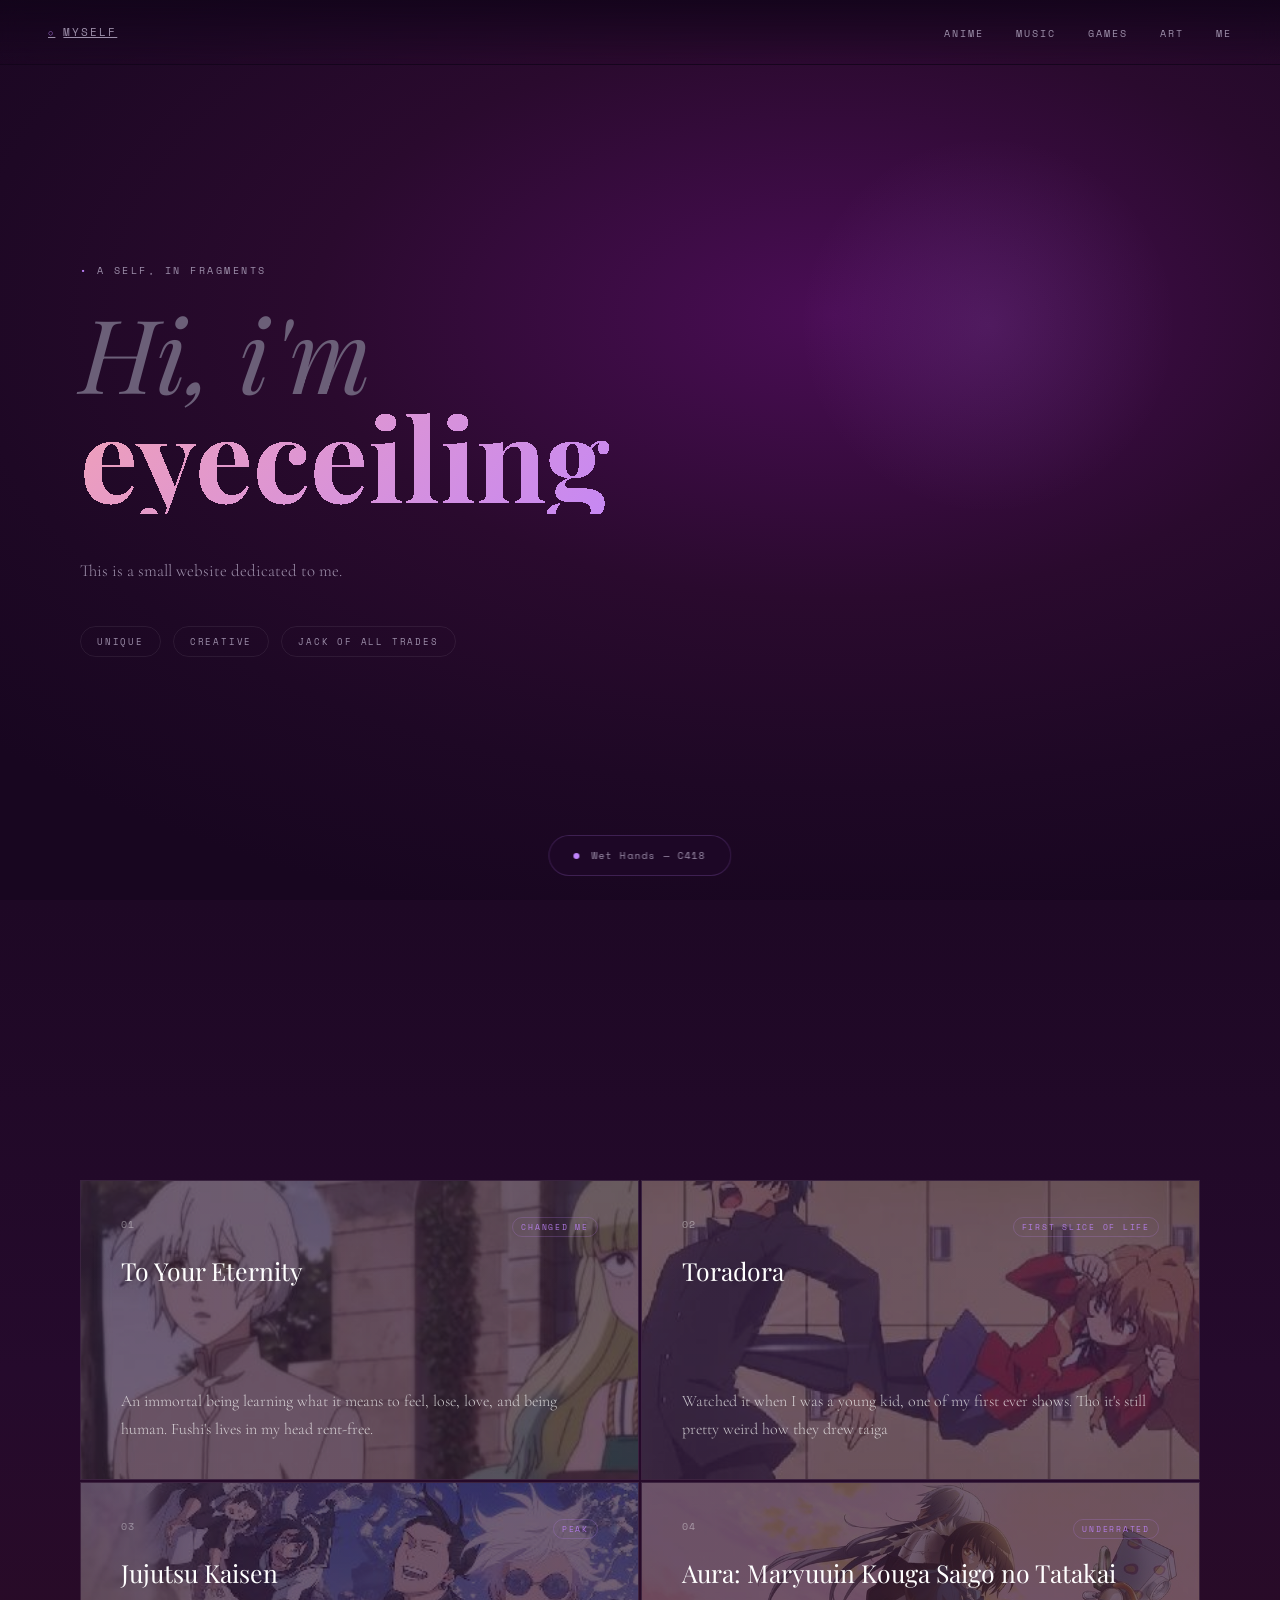
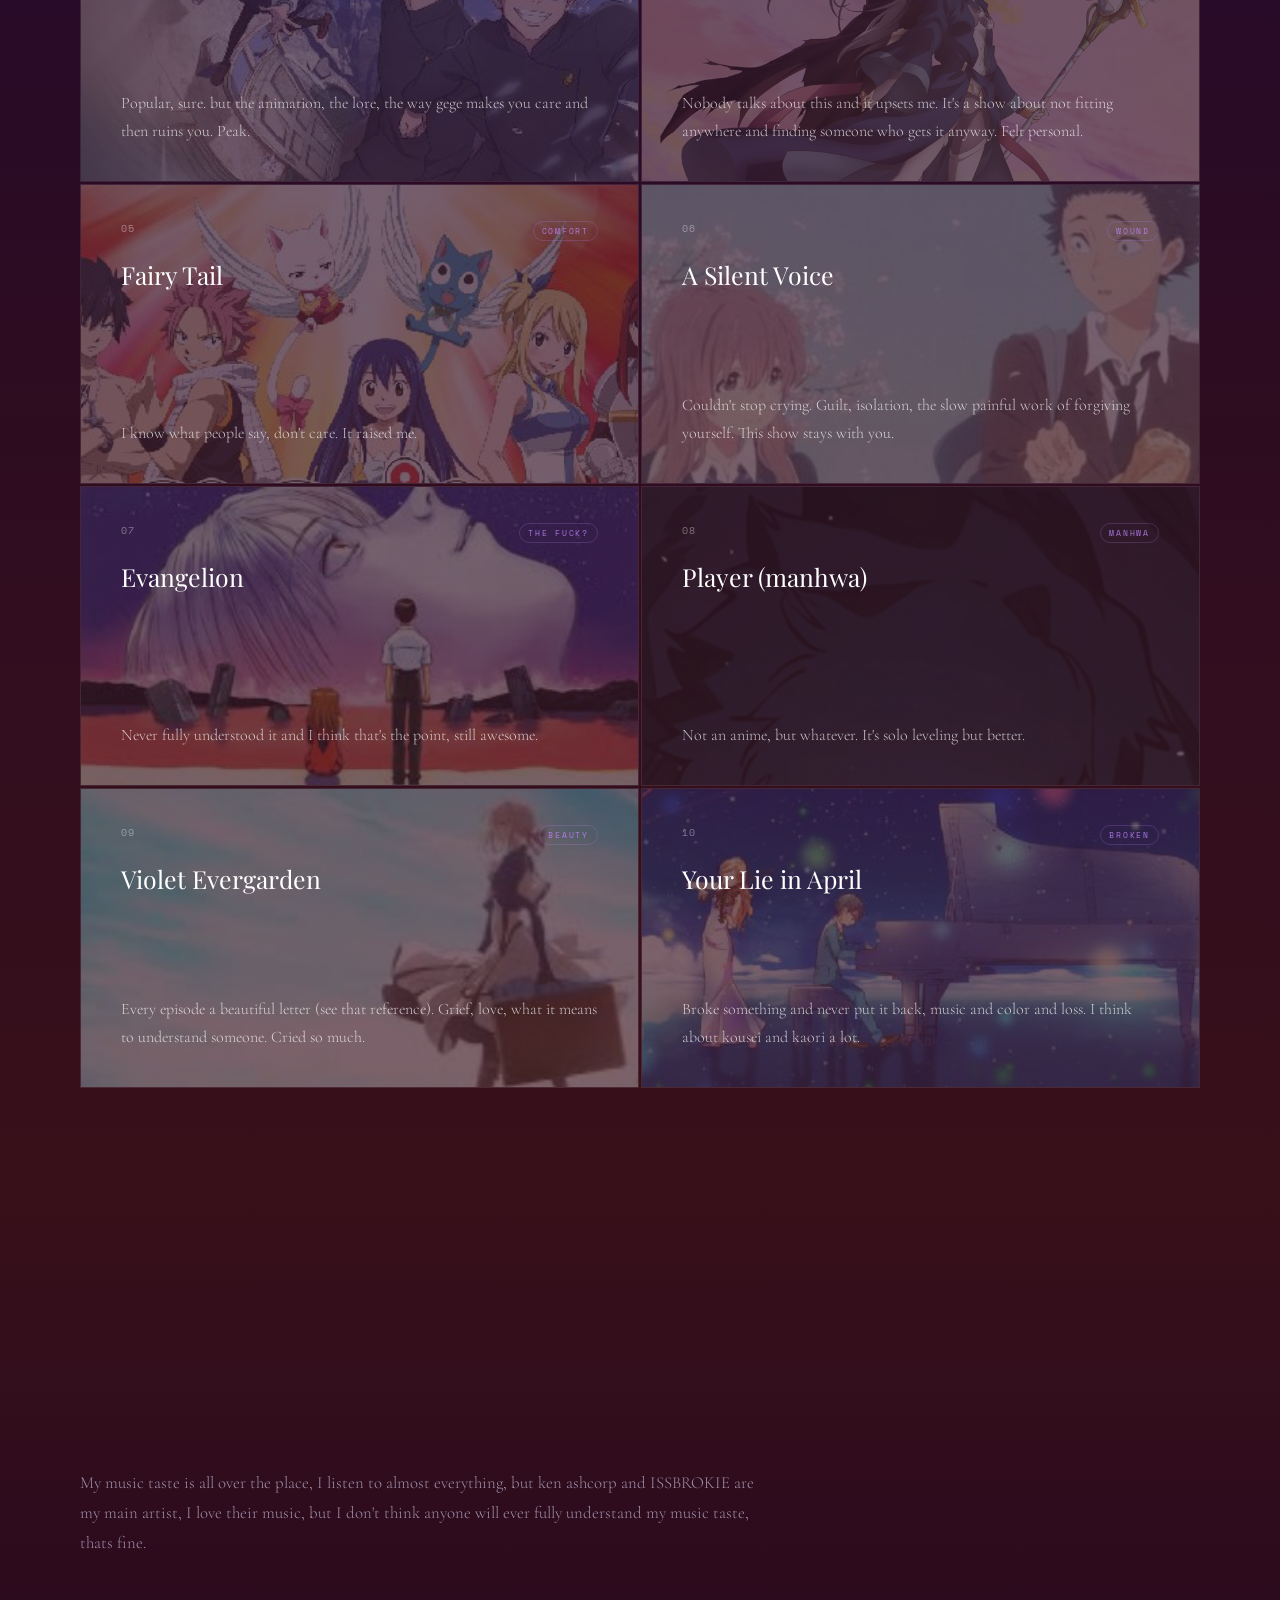
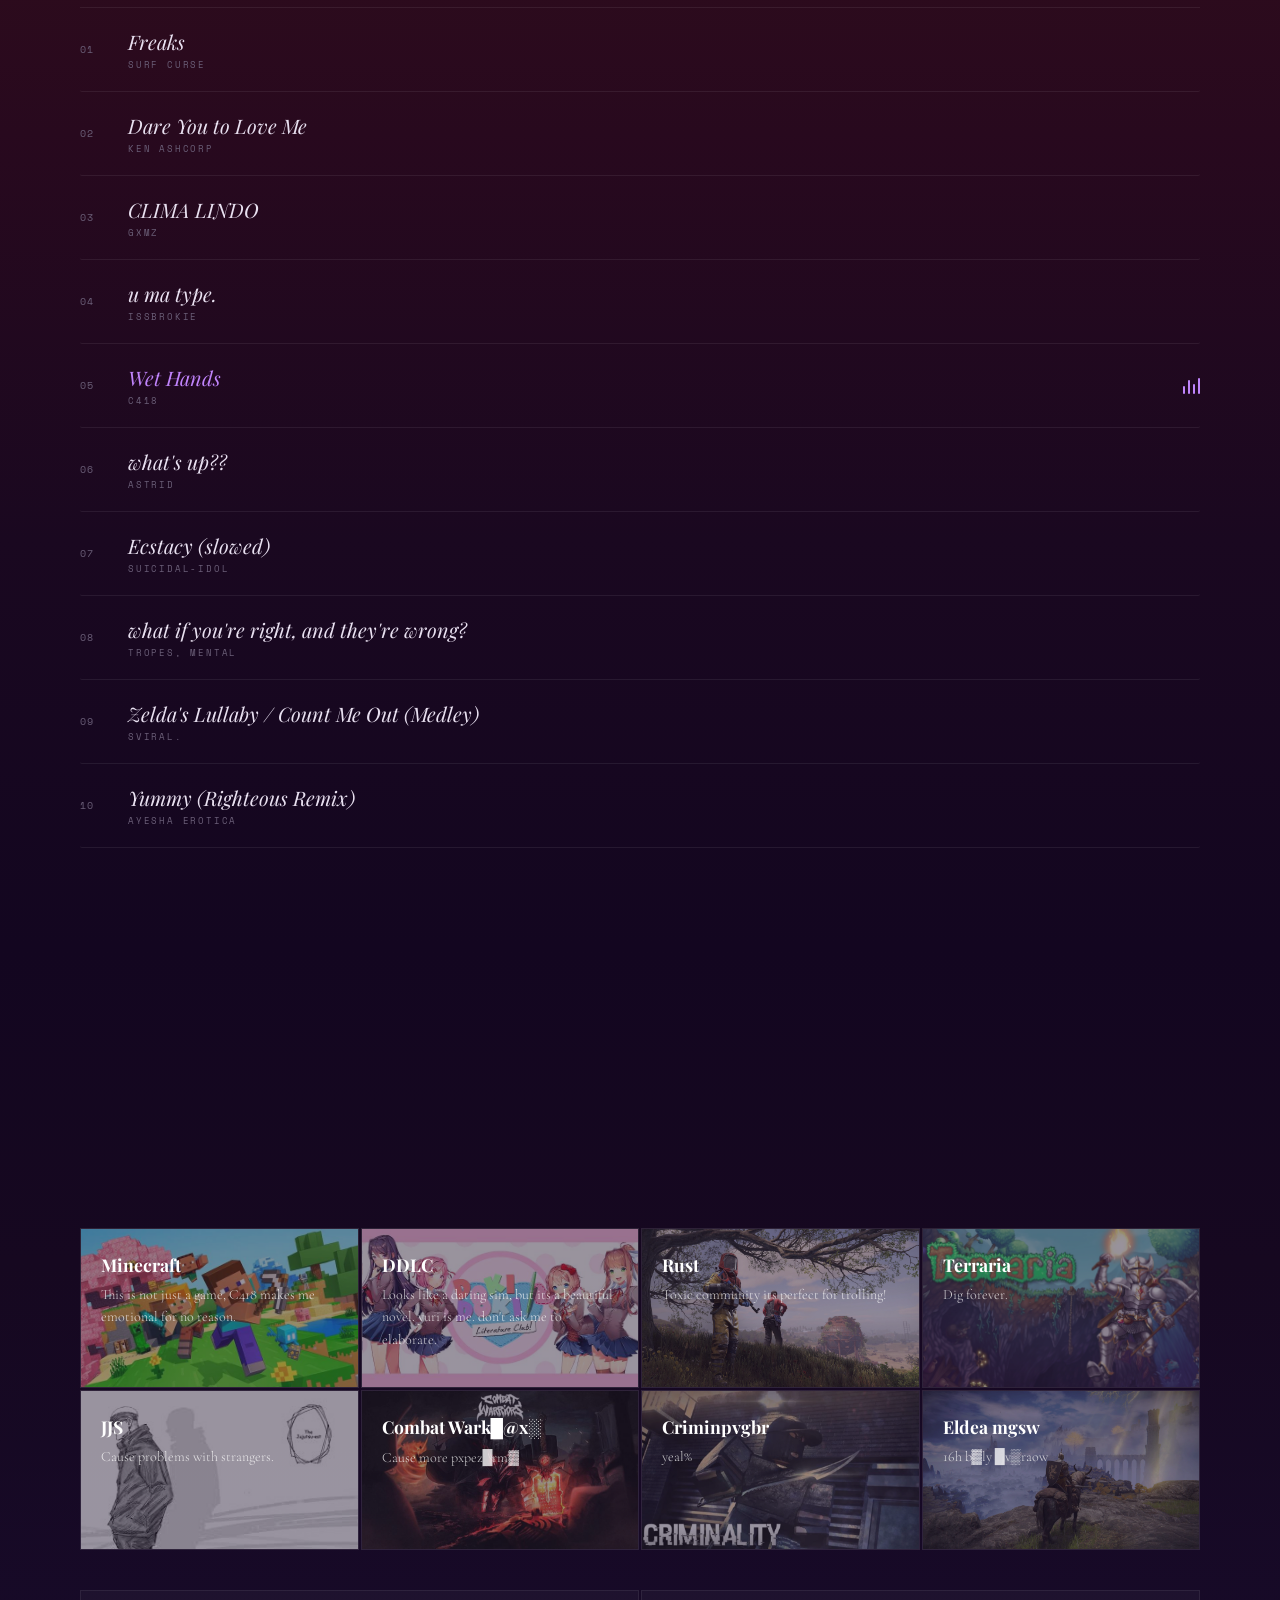
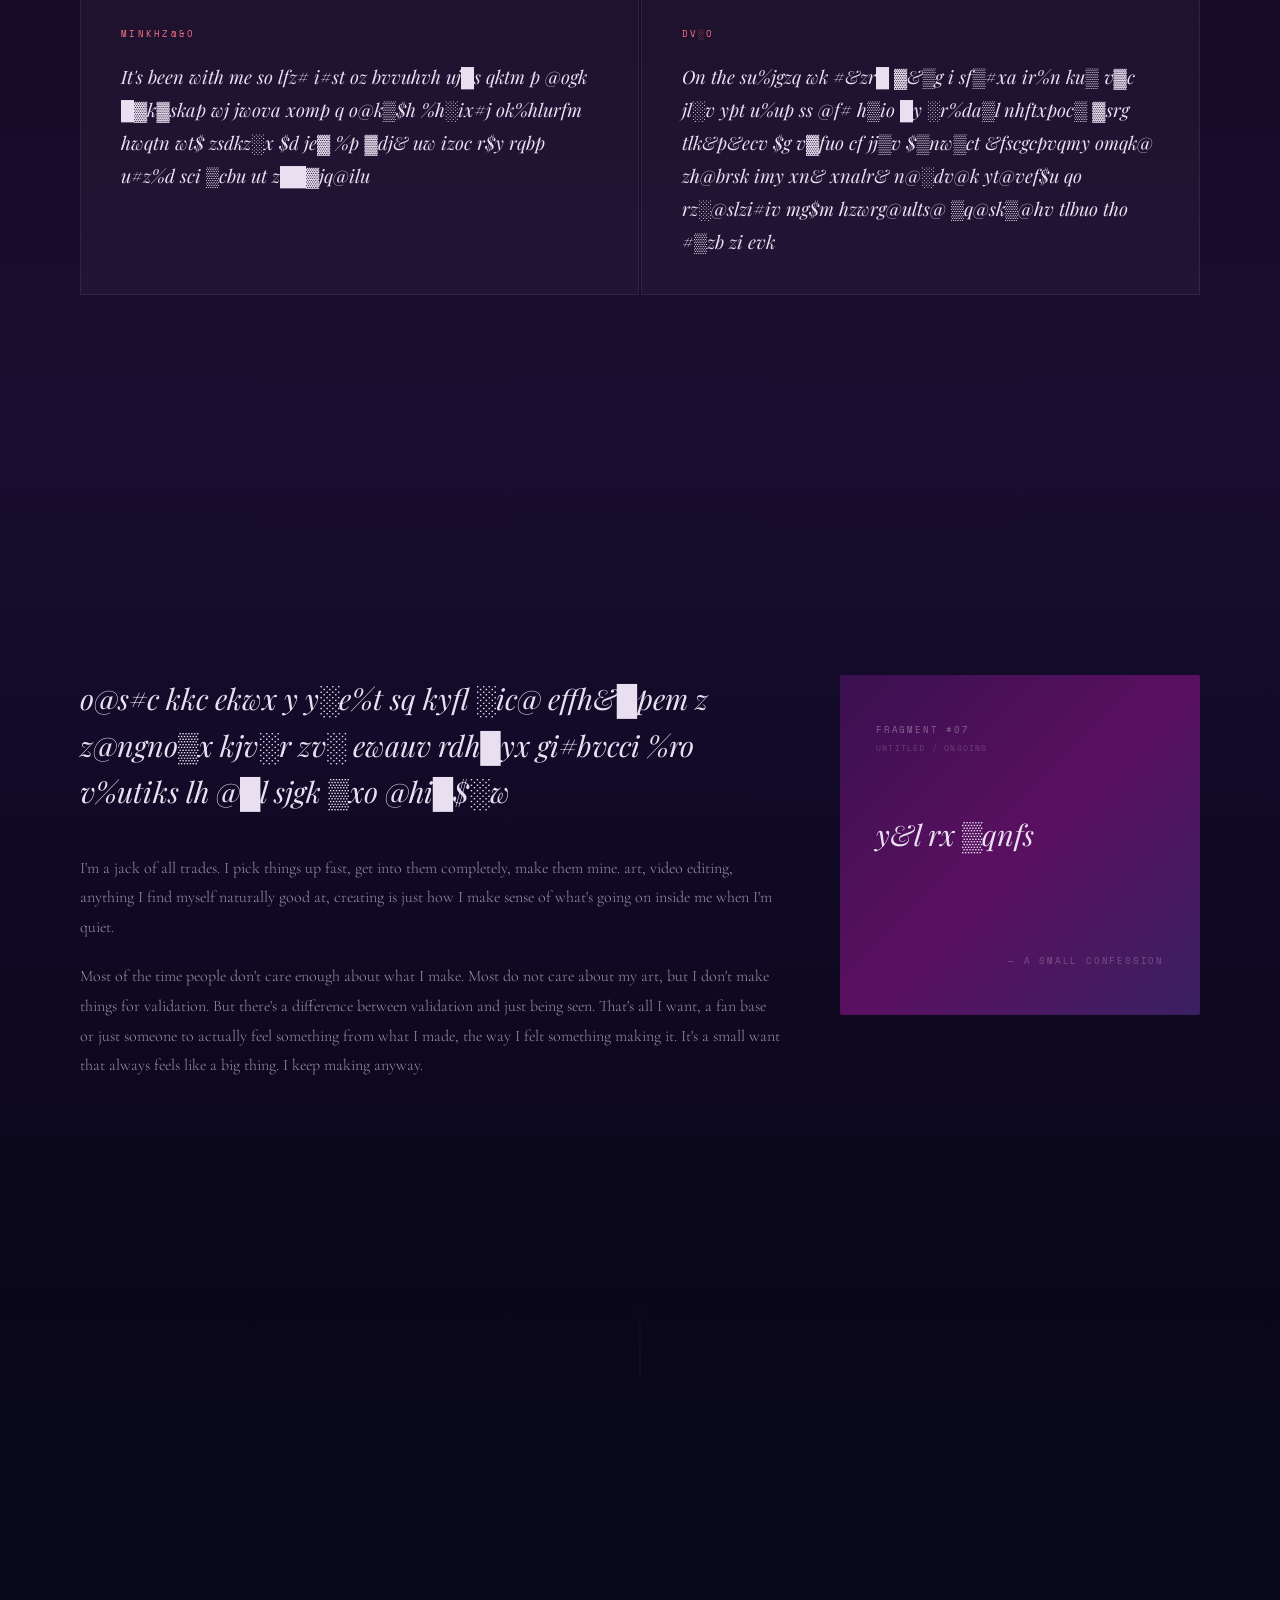
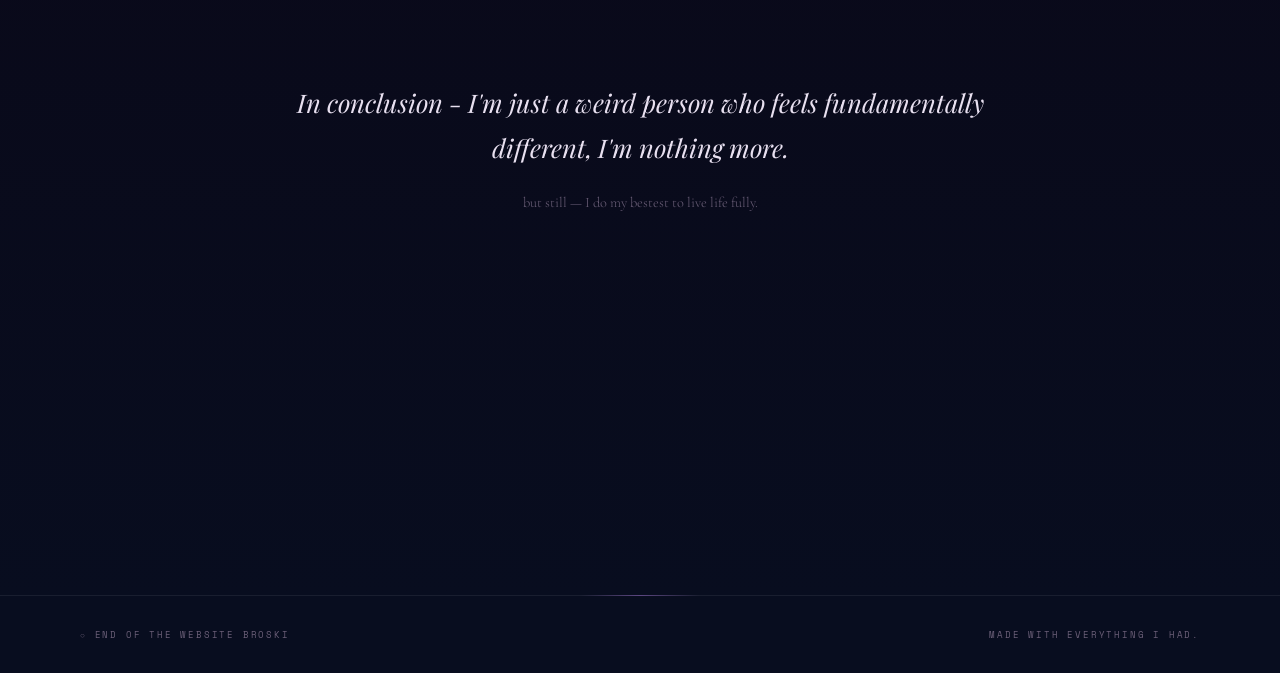
==== commit 5abe51cd: "Update index.html" ====
--- a/index.html
+++ b/index.html
@@ -551,9 +551,9 @@
   <div class="hero-name-wrap">
     <div class="hero-name hero-name-morph">eyeceiling</div>
   </div>
-  <p class="hero-desc scramble-target">This is a small website dedicated to the things that built me, anime, music and games.</p>
+  <p class="hero-desc scramble-target">This is a small website dedicated to me.</p>
   <div class="hero-tags">
-    <span class="hero-tag">Highly Sensitive</span>
+    <span class="hero-tag">Unique</span>
     <span class="hero-tag">Creative</span>
     <span class="hero-tag">Jack of All Trades</span>
   </div>
@@ -727,11 +727,11 @@
   </div>
   <div class="game-spotlight-grid">
     <div class="game-spotlight">
-      <div class="spotlight-label scramble-target">On Minecraft</div>
+      <div class="spotlight-label scramble-target">Minecraft</div>
       <p class="spotlight-text scramble-target">It's been with me so long that it doesn't feel like a game anymore, it feels like a place. There's something about the freedom of it, It grew up with me, C418 alone can make me emotional.</p>
     </div>
     <div class="game-spotlight">
-      <div class="spotlight-label scramble-target">On DDLC</div>
+      <div class="spotlight-label scramble-target">DDLC</div>
       <p class="spotlight-text scramble-target">On the surface it looks like a dating sim, but the more you play it the more it becomes something else entirely. It pokes at real things, loneliness, being unseen, the way people perform versions of themselves. Yuri especially. something about her just is me.</p>
     </div>
   </div>
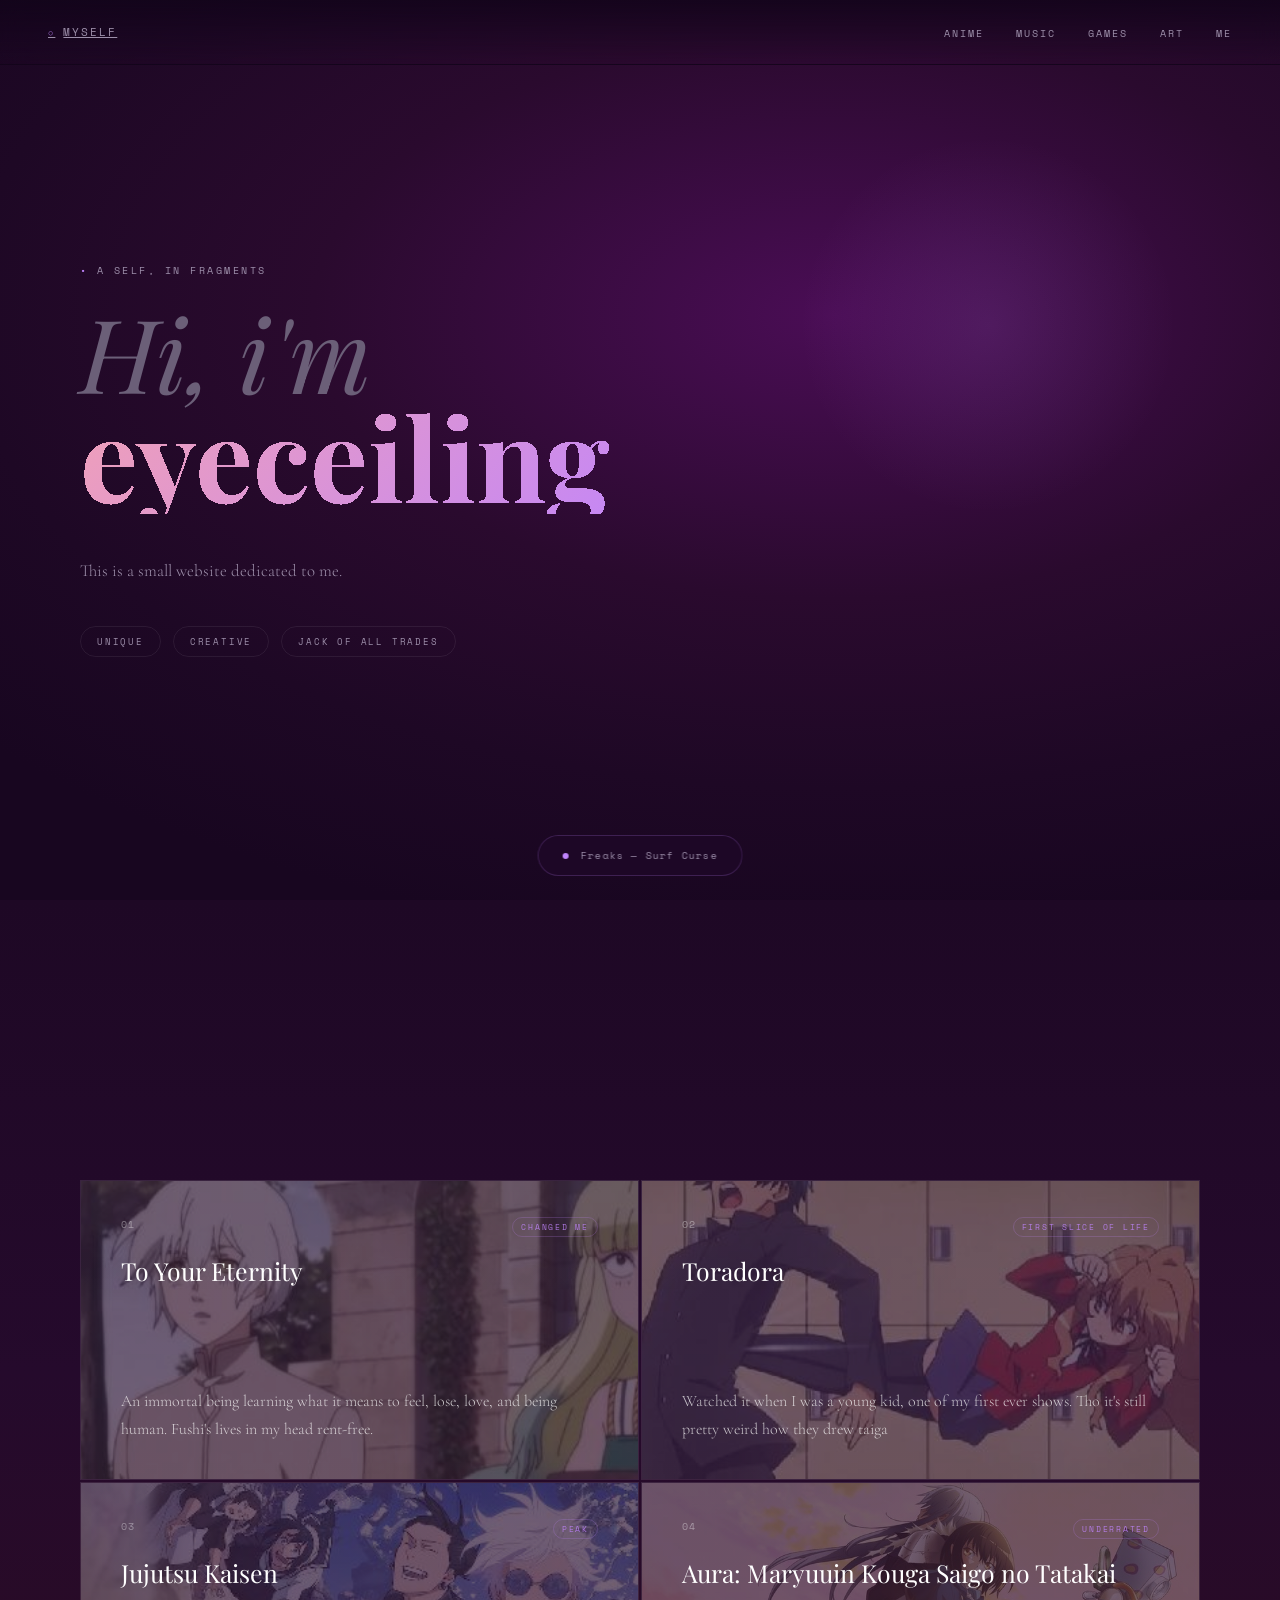
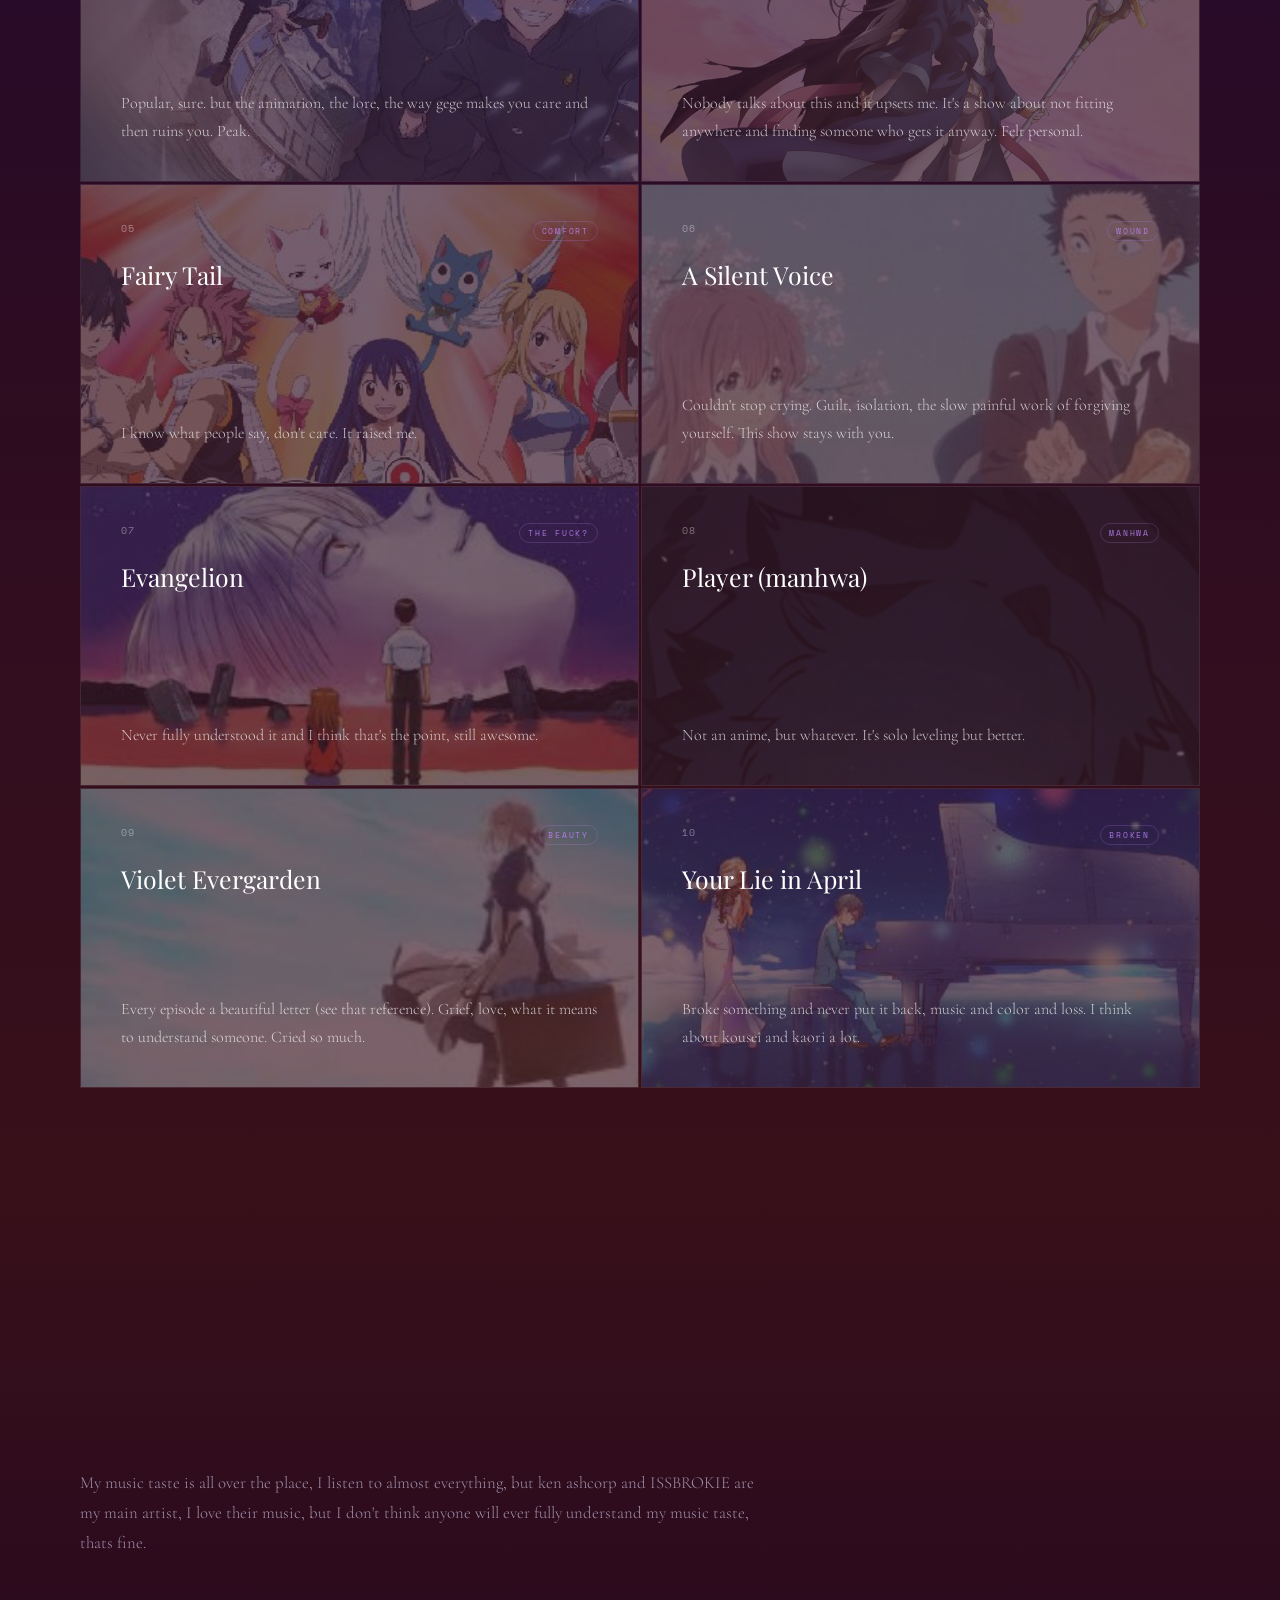
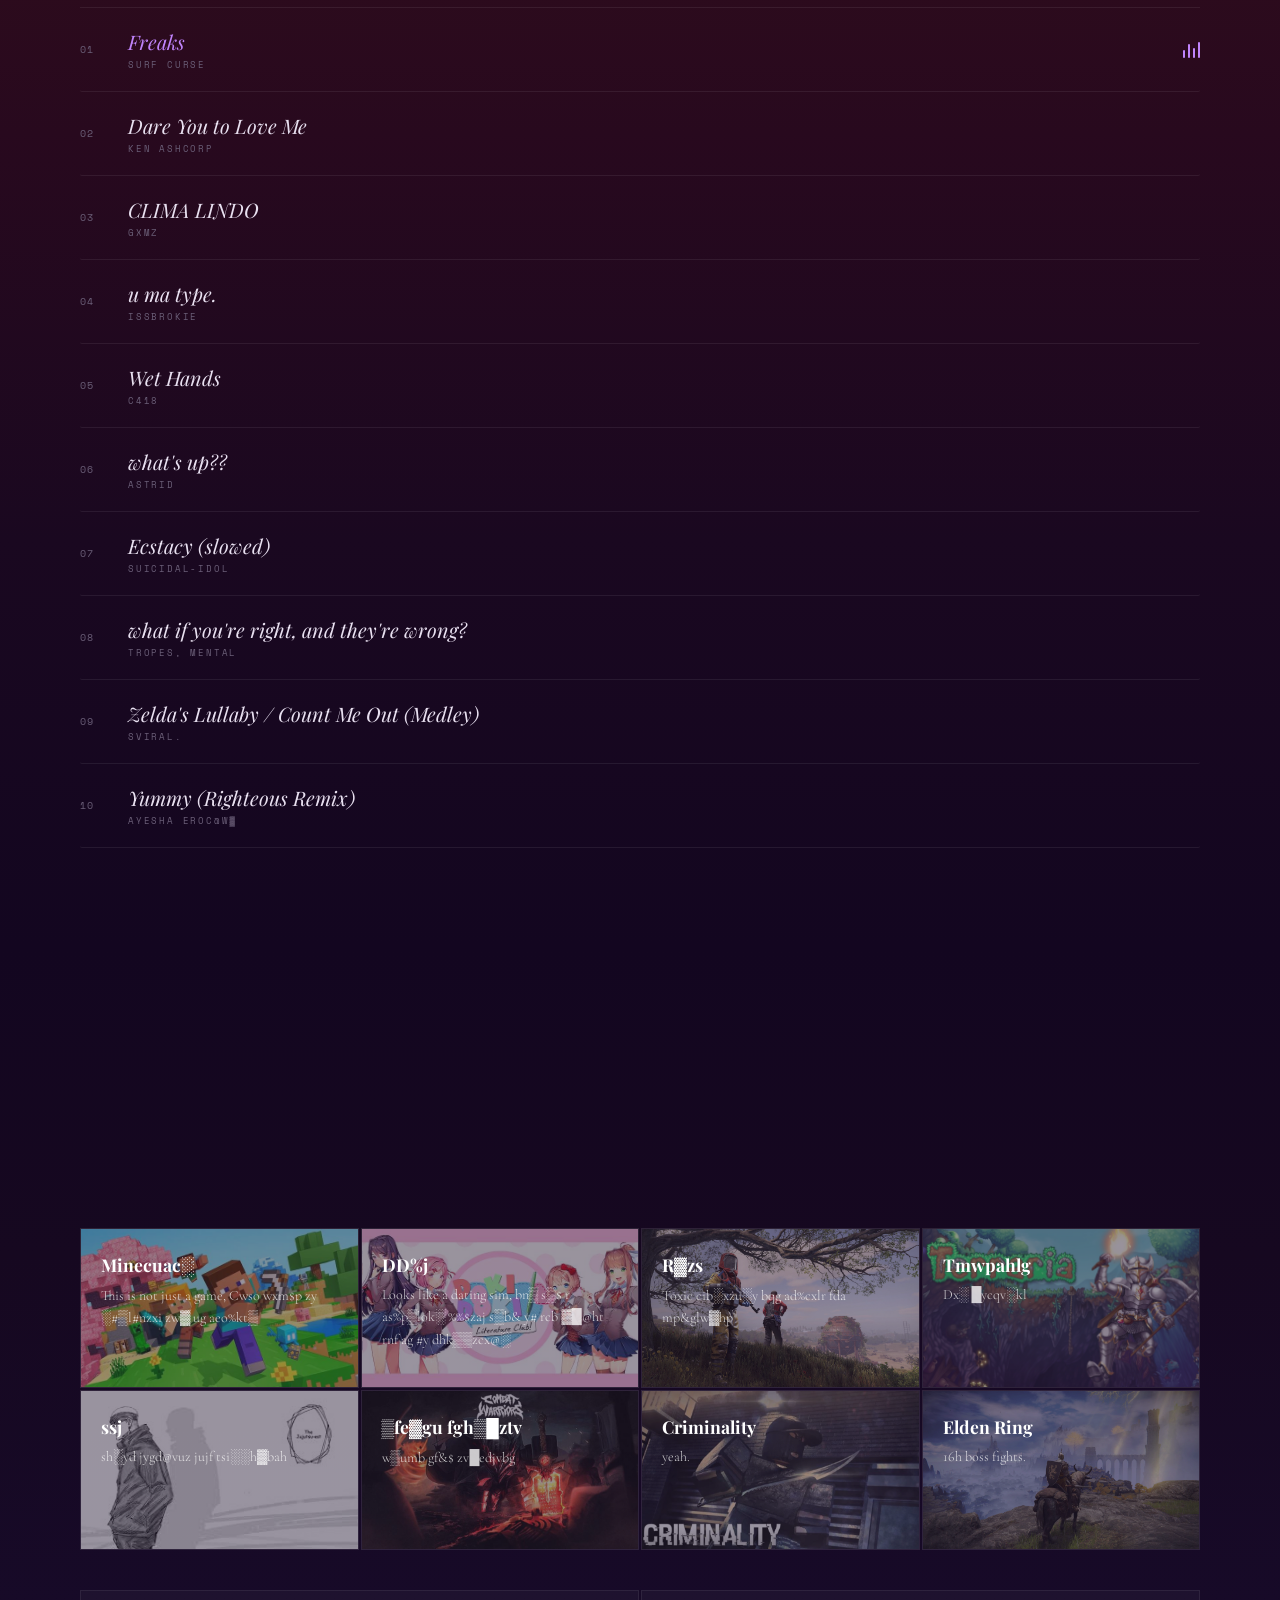
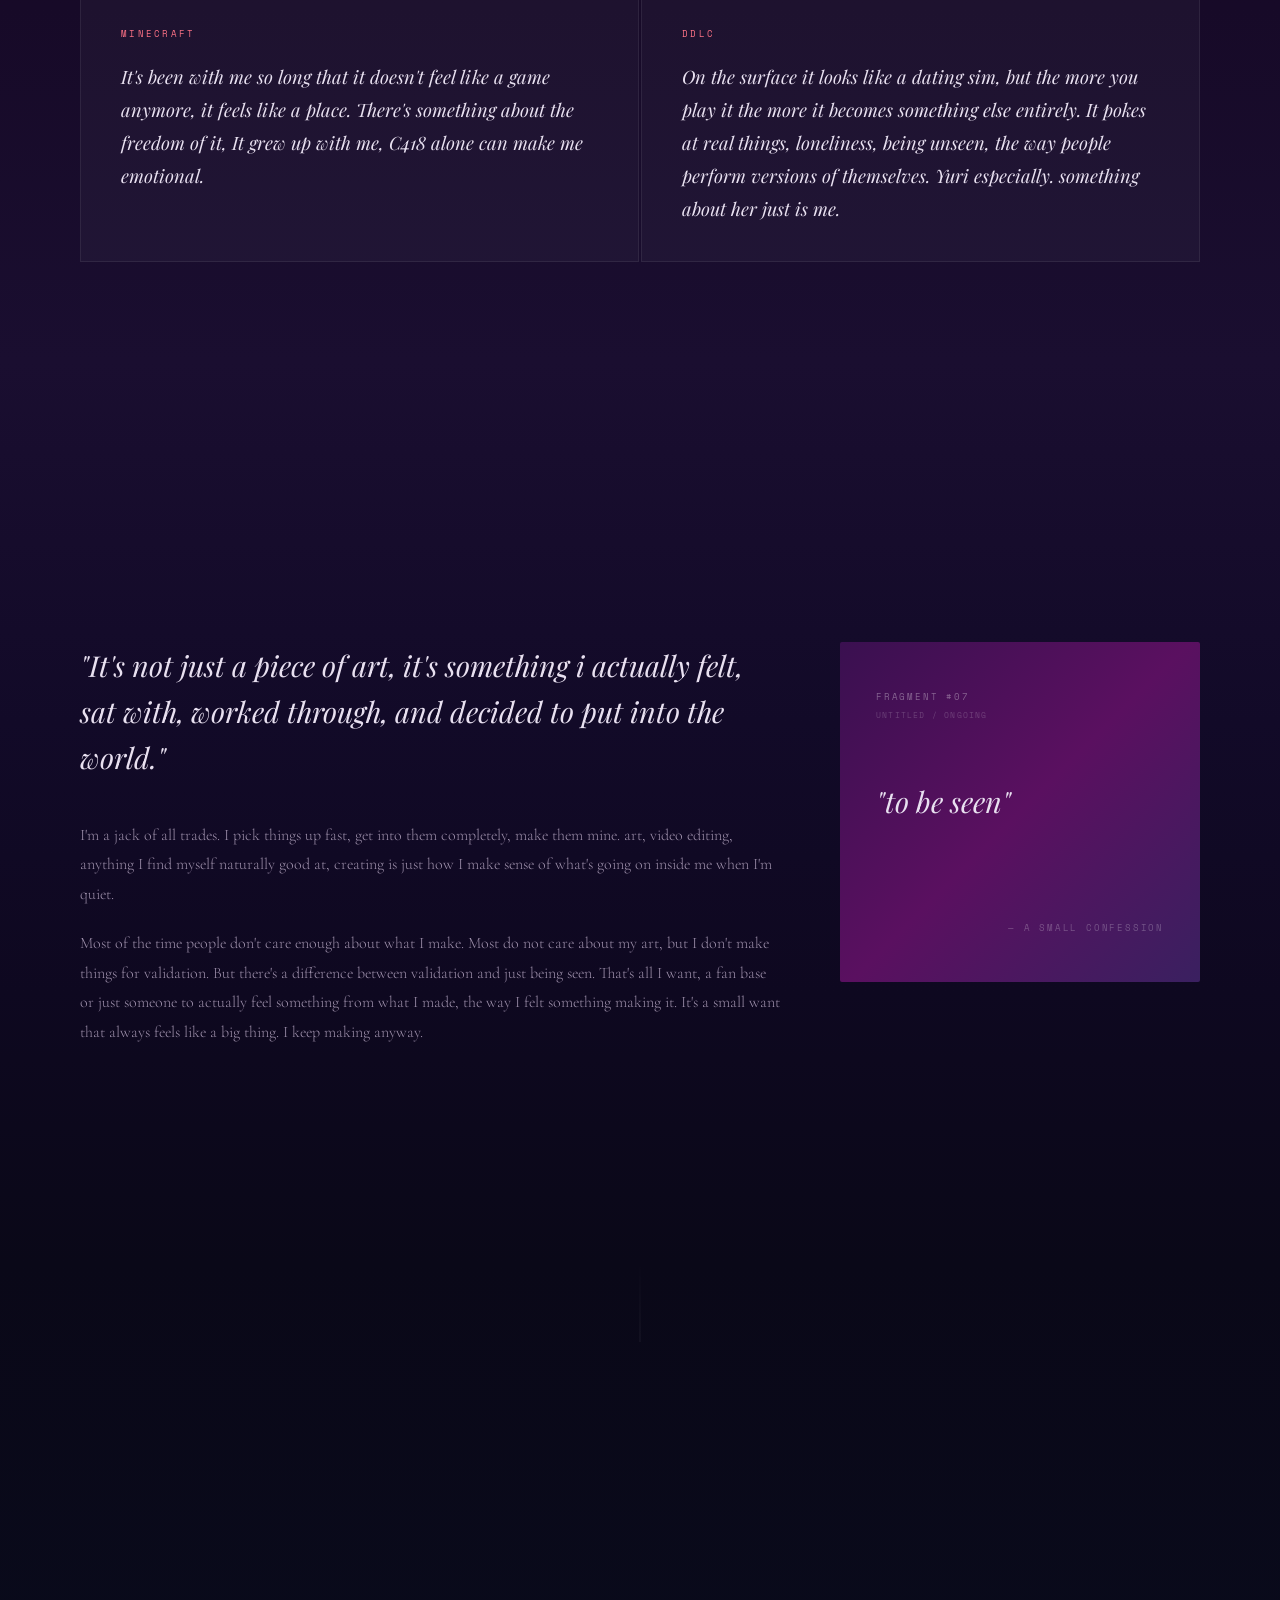
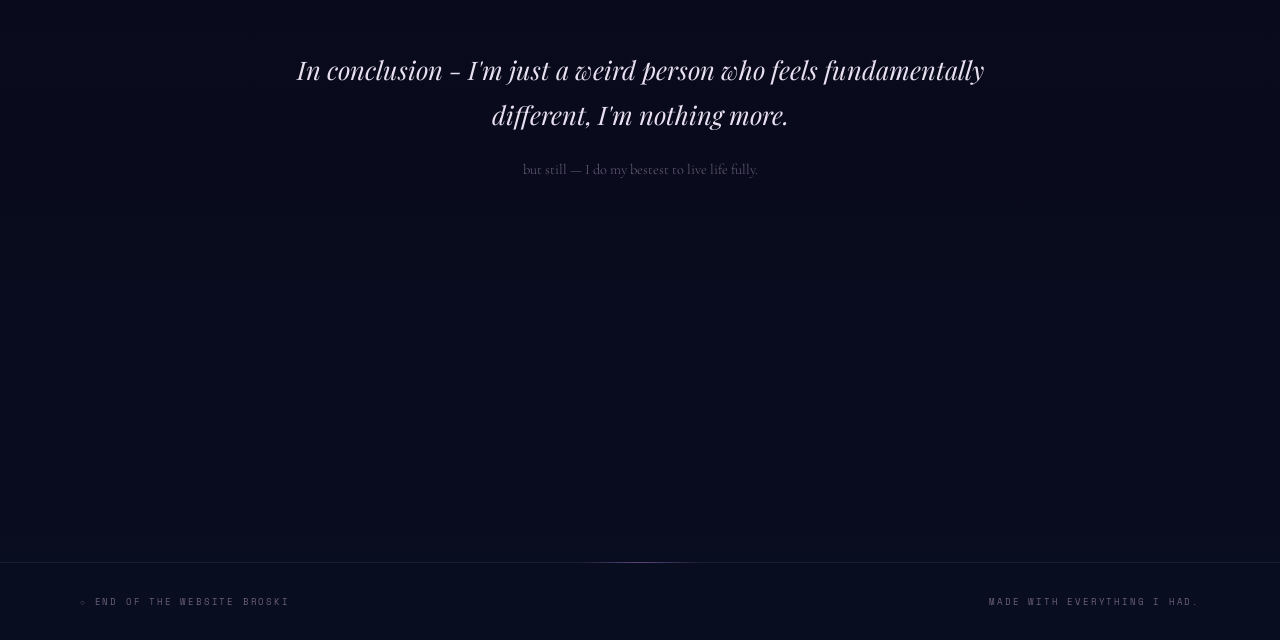
==== commit 6c2571ff: "Update index.html" ====
--- a/index.html
+++ b/index.html
@@ -531,7 +531,7 @@
 <body>
 
 <nav>
-  <a class="nav-logo" href="https://filebin.net/dbd9g1648v1iw5zb" target="_blank" rel="noopener">Myself</a>
+  <a class="nav-logo" href="https://rentry.co/leftpocket" target="_blank" rel="noopener">Myself</a>
   <button id="hamburger" aria-label="Menu">
     <span></span><span></span><span></span>
   </button>
